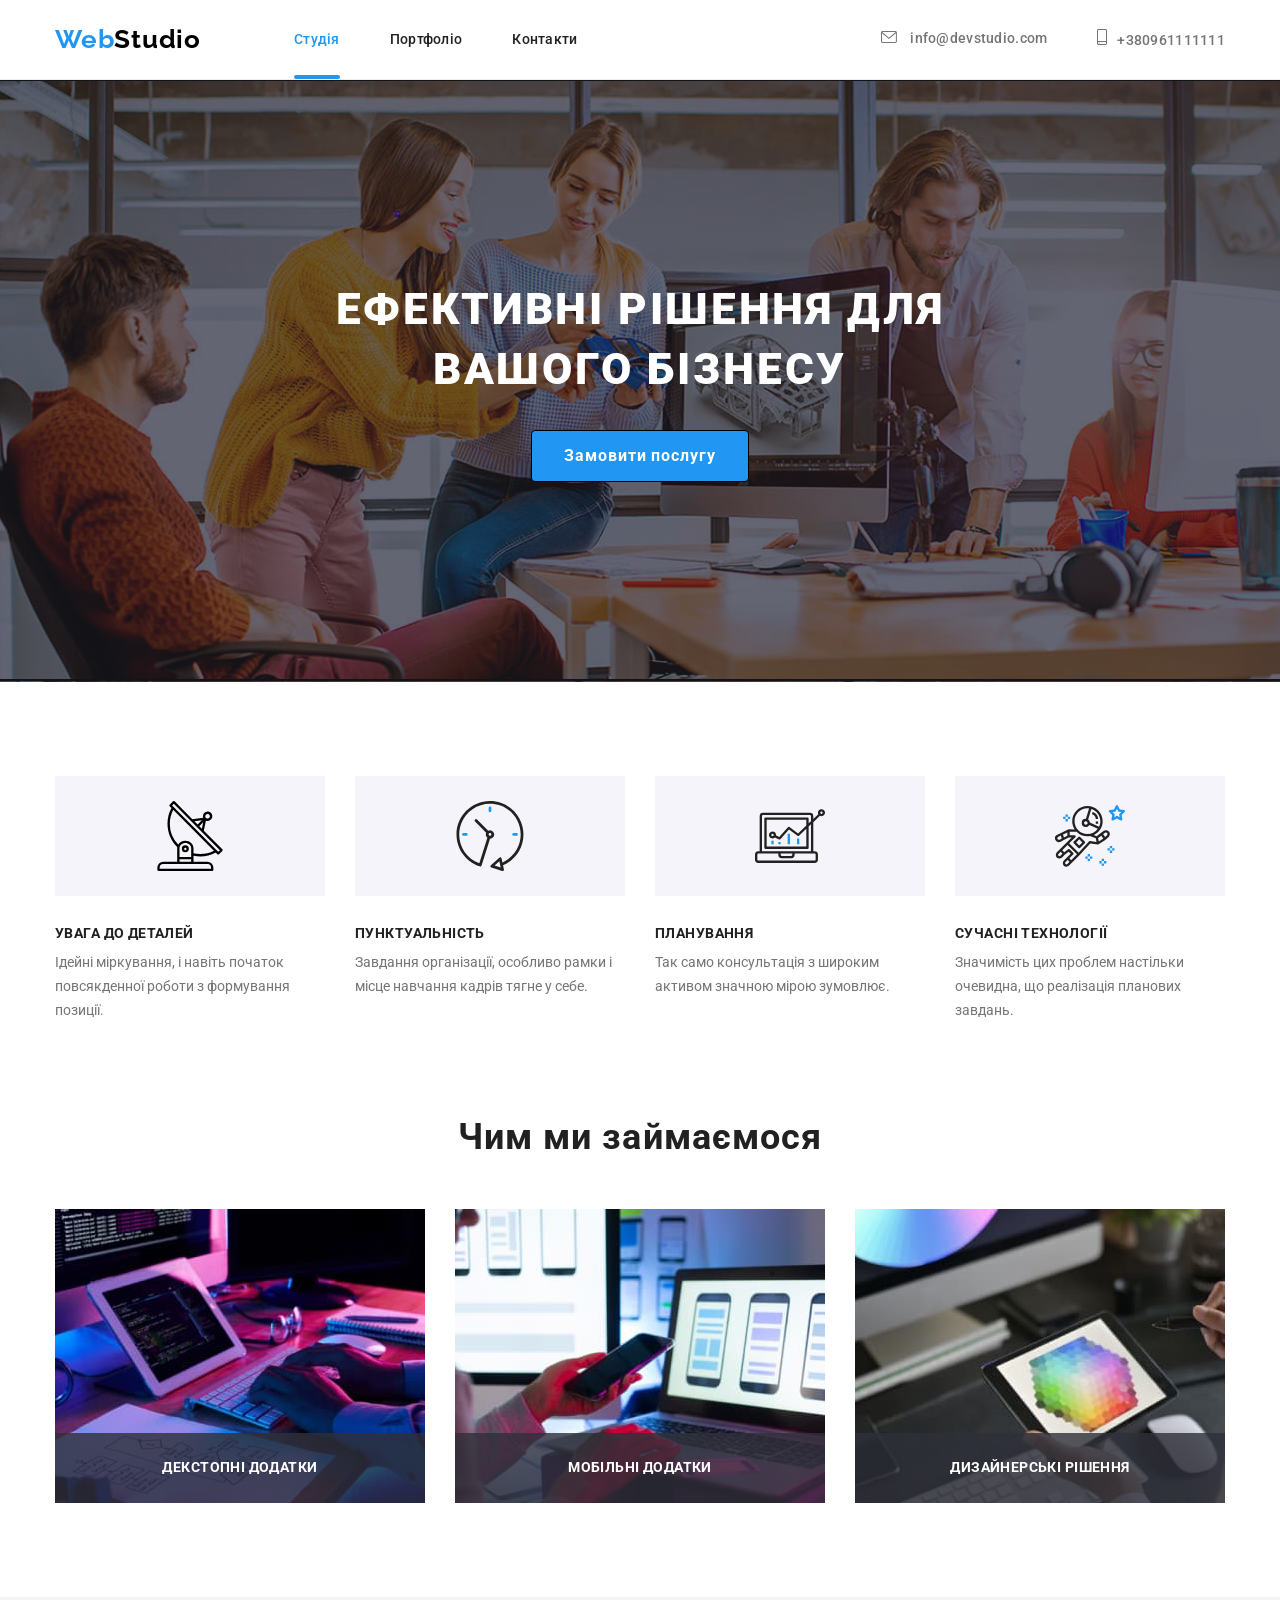
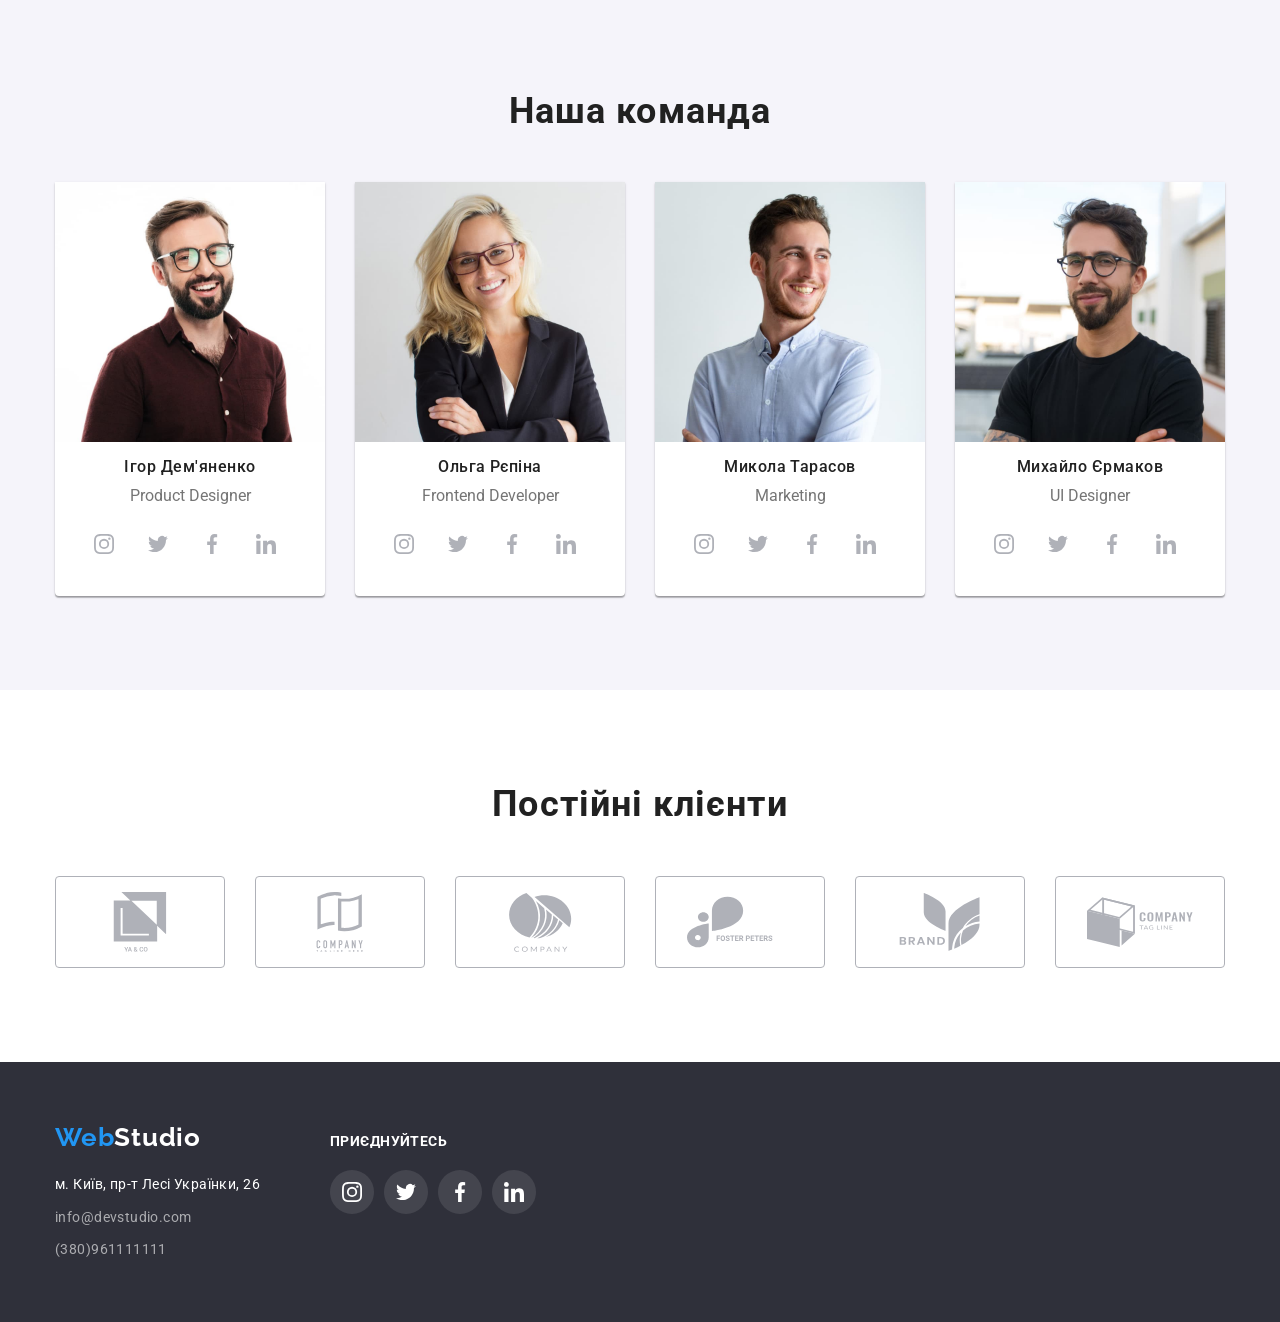
==== index.html @ 3271e547 "add files" ====
<!DOCTYPE html>
<html lang="uk">
<head>
  <meta charset="UTF-8">
  <meta http-equiv="X-UA-Compatible" content="IE=edge">
  <meta name="viewport" content="width=device-width, initial-scale=1.0">
  <title>Document</title>
  <link rel="stylesheet" href="https://cdnjs.cloudflare.com/ajax/libs/modern-normalize/1.1.0/modern-normalize.min.css" integrity="sha512-wpPYUAdjBVSE4KJnH1VR1HeZfpl1ub8YT/NKx4PuQ5NmX2tKuGu6U/JRp5y+Y8XG2tV+wKQpNHVUX03MfMFn9Q==" crossorigin="anonymous" referrerpolicy="no-referrer">
  <link href="https://fonts.googleapis.com/css2?family=Raleway:wght@700&family=Roboto:wght@400;500;700;900&display=swap" rel="stylesheet">
  <link rel="stylesheet" href="css/style.css">
  <link rel="preconnect" href="https://fonts.googleapis.com">
  <link rel="preconnect" href="https://fonts.gstatic.com" crossorigin>
 </head>
<body>
  <header>
      <div class="conteiner">
        <div class="header-conteiner">
            <div class="logo-conteiner">
              <a class="logo" href="./index.html">Web<span class="icon">Studio</span></a>
            </div>
            <nav>
              <ul class="site-nav">
                <li class="item"><a href="./index.html" class="link-blue">Студія</a></li>
                <li class="item"><a href="./portfolio.html" class="link">Портфоліо</a></li>
                <li class="item"><a href="./index.html" class="link">Контакти</a></li>
              </ul>
            </nav> 
            <ul class="contacts">
              <li class="item">
                <a class="list" href="malto:info@devstudio.com">
                   <svg class="icon-contacts" width="16px" height="12px">
                    <use href="./images/icon.svg#icon-envelope"></use>
                  </svg> info@devstudio.com</a>
              </li>
              <li class="item">
                <a class="list" href="tel:+380961111111">
                  <svg class="icon-contacts" width="10px" height="16px">
                    <use href="./images/icon.svg#icon-smartphone"></use>
                  </svg>+380961111111</a>
              </li>
            </ul>
          </div>
      </div>    
    </header>
  <main>
      <!--Section 1-->
    <section class="main-section">
      <div class="conteiner">
          <h1 class="title">
          Ефективні рішення для вашого бізнесу
        </h1>
        <button type="button" class="button-primary" data-modal-open>
          Замовити послугу
        </button>
        <div class="backdrop is-hidden" data-modal>
          <div class="modal">
            <button class="icon-close" data-modal-close>
              <svg width="11" height="11">
                <use href="./images/icon.svg#icon-close"></use>
              </svg>
            </button>
          </div>

        </div>
      </div>
    </section>
      <!--Наші переваги-->  
      <section class="section">
       <div class="conteiner">
         <div class="section-box">
           <ul class="second-conteiner">
              <li class="section-conteiner">
                    <div class="feature-icon">
                      <svg class="icon-inside" >
                        <use href="./images/icon.svg#icon-antenna"></use>
                      </svg>
                    </div>
                  <h3 class="section-title">
                    Увага до деталей
                  </h3>
                  <p class="secondary-text">
                    Ідейні міркування, і навіть початок повсякденної роботи з формування позиції.
                  </p>
              </li>
              <li class="section-conteiner">
                    <div class="feature-icon">
                      <svg class="icon-inside"  >
                        <use href="./images/icon.svg#icon-clock"></use>
                      </svg>
                    </div>
                    <h3 class="section-title">
                      Пунктуальність
                    </h3>
                    <p class="secondary-text">
                      Завдання організації, особливо рамки і місце навчання кадрів тягне у себе.
                    </p>
                </li>   
                <li class="section-conteiner">
                  <div class="feature-icon">
                      <svg class="icon-inside"  >
                        <use href="./images/icon.svg#icon-diagram"></use>
                      </svg>
                    </div>
                <h3 class="section-title">
                  Планування
                </h3>
                <p class="secondary-text">
                  Так само консультація з широким активом значною мірою зумовлює.
                </p>
              </li>
              <li class="section-conteiner">
                <div class="feature-icon">
                      <svg class="icon-inside"  >
                        <use href="./images/icon.svg#icon-astronaut"></use>
                      </svg>
                    </div>
                <h3 class="section-title">
                  Сучасні технології
                </h3> 
                <p class="secondary-text">
                  Значимість цих проблем настільки очевидна, що реалізація планових завдань.
                </p>
              </li>
             </ul>     
          </div>
        </div>
            </section>
          <!--Чим ми займаємось-->  
          <section class="section">
            <div class="conteiner">
              <div class="section-about">
                <h2 class="main-about">Чим ми займаємося</h2>
                <ul class="img-list">
                        <li class="lists">
                          <div class="list-info">
                            <p class="list-text">Декстопні додатки</p>
                          </div>
                          <img src="./images/img.jpg" alt="Верстальник, створює сайт" width="370">
                        </li>
                        <li class="lists">
                          <div class="list-info">
                            <p class="list-text">Мобільні додатки</p>
                          </div>
                          <img src="./images/box_2.jpg" alt="Тестувальник, перевіряє справність  програм на смартфоні" width="370">
                        </li>
                        <li class="lists">
                          <div class="list-info">
                            <p class="list-text">Дизайнерські рішення</p>
                          </div>
                          <img src="./images/box_3.jpg" alt="Веб. дизайнер, задає зовнішній вигляд  сайту  " width="370">
                        </li>
                    </ul>
                </div>
            </div>  
          </section>
      <!--Наша команда-->
        <section class="section-company">
          <div class="conteiner">
            <h2 class="main-about">
                 Наша команда
              </h2>
          <ul class="team-box">
                      <li class="about-list">
                          <img src="./images/Ihor.jpg" alt="Ihor"  width="270">
                          <div class="title-box">
                                 <h3 class="team-list">
                                Ігор Дем'яненко
                              </h3>
                            <p class="about-team">Product Designer</p>
                              <ul class="team-undercard">
                              <li class="icon-second">
                                <a href="https://www.instagram.com/"  rel="noopener noreferrer nofollow" class="link-icon">
                                  <svg class="icon-team" width="20" height="20">
                                    <use href="./images/icon.svg#icon-instagram"></use>
                                  </svg>
                                </a>
                              </li>
                              <li class="icon-second">
                                <a href="https://twitter.com/" rel="noopener noreferrer nofollow" class="link-icon">
                                   <svg class="icon-team" width="20" height="20">
                                    <use href="./images/icon.svg#icon-twitter"></use>
                                   </svg>
                                </a>
                              </li>
                              <li class="icon-second">
                                <a href="https://facebook.com" rel="noopener noreferrer nofollow" class="link-icon">
                                  <svg class="icon-team"  width="20" height="20">
                                    <use href="./images/icon.svg#icon-facebook"></use>
                                  </svg>
                                </a>
                              </li>
                              <li class="icon-second">
                                <a href="" rel="noopener noreferrer nofollow" class="link-icon">
                                  <svg class="icon-team" width="20" height="20">
                                    <use href="./images/icon.svg#icon-linkedin"></use>
                                  </svg>
                                </a>
                              </li>
                          </ul>
                          </div>
                      </li>
                      <li class="about-list">
                        <img src="./images/Olga.jpg" alt="Olga"  width="270">
                        <div class="title-box">
                            <h3 class="team-list">
                             Ольга Рєпіна
                            </h3>
                            <p class="about-team">
                             Frontend Developer
                            </p>
                          <ul class="team-undercard">
                              <li class="icon-second">
                                <a href="https://www.instagram.com/"  rel="noopener noreferrer nofollow" class="link-icon">
                                  <svg class="icon-team" width="20" height="20">
                                    <use href="./images/icon.svg#icon-instagram"></use>
                                  </svg>
                                </a>
                              </li>
                              <li class="icon-second">
                                <a href="https://twitter.com/" rel="noopener noreferrer nofollow" class="link-icon">
                                   <svg class="icon-team" width="20" height="20">
                                    <use href="./images/icon.svg#icon-twitter"></use>
                                   </svg>
                                </a>
                              </li>
                              <li class="icon-second">
                                <a href="https://facebook.com" rel="noopener noreferrer nofollow" class="link-icon">
                                  <svg class="icon-team"  width="20" height="20">
                                    <use href="./images/icon.svg#icon-facebook"></use>
                                  </svg>
                                </a>
                              </li>
                              <li class="icon-second">
                                <a href="" rel="noopener noreferrer nofollow" class="link-icon">
                                  <svg class="icon-team" width="20" height="20">
                                    <use href="./images/icon.svg#icon-linkedin"></use>
                                  </svg>
                                </a>
                              </li>
                          </ul>
                        </div>
                      </li>
                      <li class="about-list">
                        <img src="./images/Mukola.jpg" alt="Mukola"  width="270">
                        <div class="title-box">
                          <h3 class="team-list">
                          Микола Тарасов
                        </h3>
                        <p class="about-team">
                          Marketing
                        </p>
                        <ul class="team-undercard">
                            <li class="icon-second">
                              <a href="https://www.instagram.com/"  rel="noopener noreferrer nofollow" class="link-icon">
                                <svg class="icon-team" width="20" height="20">
                                  <use href="./images/icon.svg#icon-instagram"></use>
                                </svg>
                              </a>
                            </li>
                            <li class="icon-second">
                              <a href="https://twitter.com/" rel="noopener noreferrer nofollow" class="link-icon">
                                  <svg class="icon-team" width="20" height="20">
                                  <use href="./images/icon.svg#icon-twitter"></use>
                                  </svg>
                              </a>
                            </li>
                            <li class="icon-second">
                              <a href="https://facebook.com" rel="noopener noreferrer nofollow" class="link-icon">
                                <svg class="icon-team"  width="20" height="20">
                                  <use href="./images/icon.svg#icon-facebook"></use>
                                </svg>
                              </a>
                            </li>
                            <li class="icon-second">
                              <a href="" rel="noopener noreferrer nofollow" class="link-icon">
                                <svg class="icon-team" width="20" height="20">
                                  <use href="./images/icon.svg#icon-linkedin"></use>
                                </svg>
                              </a>
                            </li>
                        </ul>
                        </div>
                      </li>
                    <li class="about-list">
                        <img src="./images/Mykhailo.jpg" alt="Mykhailo"  width="270">
                        <div class="title-box">
                           <h3 class="team-list">
                          Михайло Єрмаков
                        </h3>
                        <p class="about-team">
                          UI Designer
                        </p>
                        <ul class="team-undercard">
                            <li class="icon-second">
                              <a href="https://www.instagram.com/"  rel="noopener noreferrer nofollow" class="link-icon">
                                <svg class="icon-team" width="20" height="20">
                                  <use href="./images/icon.svg#icon-instagram"></use>
                                </svg>
                              </a>
                            </li>
                            <li class="icon-second">
                              <a href="https://twitter.com/" rel="noopener noreferrer nofollow" class="link-icon">
                                  <svg class="icon-team" width="20" height="20">
                                  <use href="./images/icon.svg#icon-twitter"></use>
                                  </svg>
                              </a>
                            </li>
                            <li class="icon-second">
                              <a href="https://facebook.com" rel="noopener noreferrer nofollow" class="link-icon">
                                <svg class="icon-team"  width="20" height="20">
                                  <use href="./images/icon.svg#icon-facebook"></use>
                                </svg>
                              </a>
                            </li>
                            <li class="icon-second">
                              <a href="" rel="noopener noreferrer nofollow" class="link-icon">
                                <svg class="icon-team" width="20" height="20">
                                  <use href="./images/icon.svg#icon-linkedin"></use>
                                </svg>
                              </a>
                            </li>
                        </ul>
                        </div>
                   </li>
               </ul>
          </div>
        </section>
      <!--Постійні клієнти -->
      <section class="section-clients">
        <div class="conteiner">
          <h2 class="title-clients"> Постійні клієнти</h2>
            <ul class="clients-list">
              <li class="client-item" >
                <a href="#" class="box-client">
                  <svg class="client-icon" width="106px" height="60px">
                    <use href="./images/icon.svg#icon-yaco"></use>
                  </svg>
                </a>
               </li>
              <li  class="client-item">
                  <a href="#" class="box-client">
                    <svg class="client-icon" width="106px" height="60px">
                      <use href="./images/icon.svg#icon-tag-hare"></use>
                    </svg>
                  </a>
              </li>
              <li class="client-item">
                 <a href="#" class="box-client">
                    <svg class="client-icon" width="106px" height="60px">
                      <use href="./images/icon.svg#icon-company"></use>
                    </svg>
                 </a>
              </li>
              <li class="client-item">
                <a href="#" class="box-client">
                  <svg class="client-icon" width="106px" height="60px">
                    <use href="./images/icon.svg#icon-foster"></use>
                  </svg>
                </a>
              </li>
              <li class="client-item">
                 <a href="#" class="box-client">
                   <svg class="client-icon" width="106px" height="60px">
                     <use href="./images/icon.svg#icon-brand"></use>
                   </svg>
                 </a>
              </li>
              <li class="client-item">
                <a href="#" class="box-client">
                  <svg class="client-icon" width="106px" height="60px">
                    <use href="./images/icon.svg#icon-tag-end"></use>
                  </svg>
                </a>
              </li>
            </ul>
        </div>
      </section>
     </main>
        <footer class="footer-section">
           <div class="conteiner">
            <div class="address-box">
                <address>
                    <a class="footer-logo" href="./index.html">Web<span class="footer-icon">Studio</span></a>
                  <div class="logo-box">
                      <ul class="footer-text">
                        <li class="footer-list"><a class="address-map" href="https://goo.gl/maps/CPtrU1FHBa2aNyZL9" target="_blank" rel="noopener noreferrer nofollow">м. Київ, пр-т Лесі Українки, 26</a></li>
                        <li class="footer-list"><a class="footer-link" href="malto:info@devstudio.com">info@devstudio.com</a></li>
                        <li class="footer-list"><a class="footer-link" href="tel:+380961111111">(380)961111111</a></li>
                      </ul>
                  </div>
                </address>
                <div class="join-us">
                  <p class="join-item">Приєднуйтесь</p>
                    <ul class="join-boxes" >
                      <li>
                        <a href="https://www.instagram.com/"  rel="noopener noreferrer nofollow" class="join-link">
                          <svg class="icon-join">
                            <use href="./images/icon.svg#icon-instagram"></use>
                          </svg>
                        </a>
                      </li>
                      <li>
                        <a href="https://www.instagram.com/"  rel="noopener noreferrer nofollow" class="join-link">
                          <svg class="icon-join">
                            <use href="./images/icon.svg#icon-twitter"></use>
                          </svg>
                        </a>
                      </li>
                      <li>
                        <a href="https://www.instagram.com/"  rel="noopener noreferrer nofollow" class="join-link">
                          <svg class="icon-join">
                            <use href="./images/icon.svg#icon-facebook"></use>
                          </svg>
                        </a>
                      </li>
                      <li>
                        <a href="https://www.instagram.com/"  rel="noopener noreferrer nofollow" class="join-link">
                          <svg class="icon-join">
                            <use href="./images/icon.svg#icon-linkedin"></use>
                          </svg>
                        </a>
                      </li>
                    </ul>
                </div>
            </div>
           </div>
        </footer>
      <script src="./js/modal.js"></script>  
     </body>
</html>
---- css/style.css ----
html{
box-sizing: border-box;
}

*,
*::before,
*::after{
box-sizing: inherit;
}
:root{
--primary-text-color:#212121;
--title-text-color:#757575;
--accent-color:#2196f3;
--logo-text-color:#000000;
--primary-bg-color:#ffffff;
--primary-color-site:#2F303A;
--secondary-text-color:#F5F4FA;
--secondary-bg-color:rgba(255, 255, 255, 0.6);
--active-btm-color:#188CE8;
--border-color:#ECECEC;
--border-second-color:#AFB1B8;
}

body{
font-family:'Roboto';
color: var(--primary-text-color);
}
h1, h2, h3, h4, h5, h6, p, ul {
margin: 0px;
padding: 0px;
}

ul{
text-decoration: none;
list-style: none;

}
/* Conteiner */
.conteiner{
width: 1200px;
padding: 0px 15px;
margin: auto;


}
/* Style site */


/* Logo Company */
header .logo {
color:var(--accent-color);}
.icon{
color: var(--logo-text-color)}

.logo{
text-decoration: none;
font-family: 'Raleway';
font-weight: 700;
font-size: 26px;
line-height: 1.19;
letter-spacing: 0.03em;

}
.logo{
display: block;
padding: 24px 0;
}


.footer-logo{
font-family: 'Raleway';
font-style: normal;
font-weight: 700;
font-size: 26px;
line-height:1.19;
letter-spacing: 0.03em;
text-decoration: none;

color: var(--accent-color);
}
.logo-box{
margin-top: 20px;
}

.footer-icon{
color: var(--primary-bg-color);
}




.box-item{
display: block;
width: 231px;
height: 81px;
} 

/* site nav */
.link{  
position: relative;    
color: inherit;
font-weight: 500;
font-size: 14px;
line-height: 1.14;
letter-spacing: 0.02em;
text-decoration: none;

padding: 32px 0;
transition:color 250ms cubic-bezier(0.4, 0, 0.2, 1);
}

.link:hover{
color:var(--accent-color);

}
.link:focus{
color: var(--accent-color);

}

.link:hover::after,
.link:focus::after{
content: "";
display: block;
position: absolute;
margin-top: 26px ;
left: 0;
width: 100%;
height: 4px;
background: rgba(33, 150, 243, 1);
border-radius: 2px;
transition:background-color 1250ms cubic-bezier(0.4, 0, 0.2, 1);
}



.link-blue{ 
position: relative;

font-weight: 500;
font-size: 14px;
line-height:1.14;
letter-spacing: 0.02em;
color:inherit;
color: var(--accent-color);

}

.link-blue::after{
content: "";
display: block;
position: absolute;
margin-top: 26px;
left: 0;
width: 100%;
height: 4px;
background: rgba(33, 150, 243, 1);
border-radius: 2px;
}

.site-nav .link-blue{
text-decoration: none;
color:var(--accent-color);
} 


/* header */
.header-conteiner{
display: flex;
align-items: center;
justify-content: center;
}
header{
border-bottom: 1px solid var(--border-color);
}
.logo-conteiner{
display: flex;
margin-right: 93px;
}
.item { 
margin-right: 50px;


} 

.item:last-child{
margin-right: 0px;
}


.site-nav {
display: flex;

}


.contacts{
display:flex;
margin-left: auto;
}



.contacts .list {
color: var(--title-text-color);
text-decoration: none;
font-weight: 500;
font-size: 14px;
line-height: 1.14;
letter-spacing: 0.02em;
padding: 32px 0;

transition:color 250ms cubic-bezier(0.4, 0, 0.2, 1);
}
.list:hover { 
color: var(--accent-color);

} 
.list:focus{
transition: color 250ms cubic-bezier(0.4, 0, 0.2, 1);
color: var(--accent-color);
}


/* Main */
.icon-close{
position: absolute;
top:2%;
right:2%;
display: flex;
align-items: center;
justify-content: center;
border: 1px solid rgba(0, 0, 0, 10%);
border-radius: 50%;

width: 30px;
height: 30px;

background-color: #ffffff;  
transition: box-shadow 250ms cubic-bezier(0.4, 0, 0.2, 1);
}
.icon-close:hover{
box-shadow: 0px 1px 3px rgba(0, 0, 0, 0.12), 0px 1px 1px rgba(0, 0, 0, 0.14), 0px 2px 1px rgba(0, 0, 0, 0.2);

}
.backdrop{
position:fixed;
top: 0;
left: 0;
width:100%;
height:100%;

background-color:rgba(0, 0, 0, 0.2);

visibility: visible;
opacity: 1;

transition: opacity 250ms cubic-bezier(0.4, 0, 0.2, 1), 
visibility 250ms cubic-bezier(0.4, 0, 0.2, 1);
}

.backdrop.is-hidden{
opacity: 0;
pointer-events: none;
visibility: hidden;

}



.modal{
position:absolute;
top: 50%;
left: 50%;

width: 528px;
height: 581px;
transform: translate(-50%, -50%) scale(1);
transition: transform 250ms cubic-bezier(0.4, 0, 0.2, 1);

background-color: #ffffff;
border-radius: 4px;

}
.backdrop.is-hidden .modal {
transform:translate(-50%, -50%) scaleX(0.1);

}

.modal:hover{
box-shadow: 0px 1px 3px rgba(0, 0, 0, 0.12), 0px 1px 1px rgba(0, 0, 0, 0.14), 0px 2px 1px rgba(0, 0, 0, 0.2);

}

.main-section {
display: block;
background-color: var(--primary-color-site);
max-width: 1600px;
margin: 0 auto;
text-align: center;
padding: 200px 0;
background-image: linear-gradient(to right,
rgba(47, 48, 58, 0.4),
rgba(47, 48, 58, 0.4)
),
url("../images/hero.jpg");
background-color: #2F303A66;
}

.title {
color:var(--primary-bg-color);
font-weight: 900;
font-size: 44px;
line-height: 1.36;
letter-spacing: 0.06em;
max-width: 696px;
margin: 0 auto ;
margin-bottom: 30px;
text-transform: uppercase;

}
.main-about{
text-align: center;
font-weight: 700;
font-size: 36px;
line-height:1.16;
letter-spacing: 0.03em;

}
/* Sections */
.list-text{
position: absolute;  
width: 370px;

bottom:0;
left:0;



font-weight: 700;
font-size: 14px;
line-height: 1.14;
text-align: center;
padding: 27px 0;
letter-spacing: 0.03em;
text-transform: uppercase;

color: var(--primary-bg-color);
background-color:rgba(47, 48, 58, 0.8);

}
.list-info{
position: relative;
display: flex;

}
.under-card{
border: 1px solid var(--border-color);
border-top: none;
padding: 20px 24px;
margin-top: -5px;
}

.hero-section{
padding: 94px 0px;

}
.button-conteiner{
display: flex;
justify-content: center;
margin-bottom: 50px;

}
.button-list{
margin-right: 8px;
}
.button-list:last-child{
margin-right: 0px ;
}
ul a {
text-decoration: none;
}

.section-project{
display: flex;
flex-wrap: wrap;  
}

.about:nth-child(3n){
margin-right:0px;
}
.about:nth-last-child(-n + 3) {
margin-bottom: 0px;
}

.section{
display:flex;
padding: 94px 0px 0px;

}
.section-clients{
padding: 94px 0px 94px;
}
.second-conteiner{
display: flex;

}
.section-conteiner{
width: 270px;
}
.section-conteiner:not(:last-child)
{
margin-right: 30px;
}
.section-about{
text-align: center;
padding-bottom: 94px;
}

.project-list{
display: block;
text-decoration: none;

}
img{
display: block;
max-width: 100%;
height: auto;

}
.img-projects{
display: block;
text-decoration: none;


transition:box-shadow 250ms cubic-bezier(0.4, 0, 0.2, 1);
}
.img-projects:hover{
display: block;
box-shadow: 0px 1px 1px rgba(0, 0, 0, 0.12), 0px 4px 4px rgba(0, 0, 0, 0.06), 1px 4px 6px rgba(0, 0, 0, 0.16);

}

.img-list{
display:flex;
margin-top: 50px;

}
.lists:not(:last-child){
margin-right: 30px;

}
.lists{
  display: flex;
}


.team-box{
display: flex;
margin-top: 50px ;

}
.about-list {
display: inline-block;
text-align: center;
margin-right: 30px;
background-color: var(--primary-bg-color);
box-shadow: 0px 1px 3px rgba(0, 0, 0, 0.12), 0px 1px 1px rgba(0, 0, 0, 0.14), 0px 2px 1px rgba(0, 0, 0, 0.2);
border-radius: 0px 0px 4px 4px; ;

}
.about-list:last-child{
margin-right: 0px;
}
.title-clients{
font-weight: 700;
font-size: 36px;
line-height: 1.16;
text-align: center;
letter-spacing: 0.03em;
text-align: center;
margin-bottom: 50px;
}


.clients-list{
display: flex;
align-items: center;
justify-content: center;
}


/* Buttons */

.button{
font-family: 'Roboto';
text-decoration: none;
font-weight: 500;
font-size: 16px;
line-height:1.6;
letter-spacing: 0.03em;
color: inherit;
cursor: pointer;
padding: 6px 22px;  
border-radius: 4px;
border: none;

transition:box-shadow 250ms cubic-bezier(0.4, 0, 0.2, 1),
color 250ms cubic-bezier(0.4, 0, 0.2, 1),
  background-color 250ms cubic-bezier(0.4, 0, 0.2, 1) ;
}

.button:hover{
box-shadow: 0px 3px 1px rgba(0, 0, 0, 0.1), 0px 1px 2px rgba(0, 0, 0, 0.08), 0px 2px 2px rgba(0, 0, 0, 0.12);
color: var(--primary-bg-color);
background-color:var(--active-btm-color)

}
.button:focus{
background-color:var(--accent-color);
color: var(--primary-bg-color)

}


.button-primary{
background-color:var(--accent-color) ;
color: var(--primary-bg-color);
cursor: pointer;
text-decoration: none;
font-weight: 700;
font-size: 16px;
line-height: 1.87;
letter-spacing: 0.06em;
display: inline-block;
padding: 10px 32px;
border:1px solid #000000;
border-radius: 4px;

transition:color 250ms cubic-bezier(0.4, 0, 0.2, 1),
background-color 250ms cubic-bezier(0.4, 0, 0.2, 1) ;
}

.button-primary:hover{
background-color:var(--active-btm-color)
}
.button-primary:focus{
background-color: var(--active-btm-color);
color: var(--primary-bg-color);
}

/* about-company*/
.thumb{
position: relative;
overflow: hidden;
width: 370px;
height: 294px;

}


.about:hover .overlay  {
transform: translateY(0);
}

.overlay{
position: absolute;
top: 0;
left: 0;
width: 100%;
height: 100%;
background:var(--accent-color);
opacity: 0.9;


transform: translateY(100%);
transition: transform 250ms cubic-bezier(0.4, 0, 0.2, 1);


display: flex;

}

.project-text{

font-size: 18px;
line-height: 1.55;
letter-spacing: 0.03em;
padding: 64px 24px;

color: var(--primary-bg-color);
}

.section-company{
background-color:var(--secondary-text-color);
padding: 94px 0px;
}

.about{
width: calc((100% - 60px) / 3);
margin-right: 30px;
margin-bottom: 30px;
background-color: var(--primary-bg-color);    
}


.section-title{
font-weight: 700;
font-size: 14px;
line-height:1.14;
letter-spacing: 0.03em;
text-transform: uppercase;
margin-bottom: 10px;
}

.project-title{
font-weight: 700;
font-size: 18px;
line-height:2;
letter-spacing: 0.06em;
}

.project-section{
color:var(--primary-text-color);
font-weight: 700;
font-size: 18px;
line-height: 2;
letter-spacing: 0.06em;
margin: 0 auto 4px;
}

.about-team{
text-decoration: none;
font-size: 16px;
margin-bottom: 16px;
line-height:1.18; 
color:var(--title-text-color);


}
.team-undercard {
display: flex;
align-items: center;
justify-content: center;
}

.box-list:not(:last-child){
display: block ;
margin-right: 30px;
}


.team{
font-size: 16px;
line-height:1.87;
color: var(--title-text-color)

}
.team-list{
font-weight: 500;
font-size: 16px;
line-height: 1.18;
letter-spacing: 0.03em;
color:var(--primary-text-color);
margin-bottom: 10px;
}
.title-box{
padding: 16px 0 30px;
}
/* Secondary text */

.secondary-text{
color: var(--title-text-color);
font-size: 14px;
line-height:1.7;
}

/* footer */
.join-boxes{
display: flex;
align-items: center;
justify-content: space-between;

}
.address-box{

display: flex;
align-items: baseline;
justify-content:start ;



}
.join-link{
display: flex;
align-items: center;
justify-content: center;
width: 44px;
height: 44px;
background-color: rgba(255, 255, 255, 0.1);
background-size: 100%;
border-radius: 50%; 
transition: background-color 250ms cubic-bezier(0.4, 0, 0.2, 1);
}
.join-link:hover{
background-color: var(--accent-color);
box-shadow: 0px 4px 4px rgba(0, 0, 0, 0.25);

}
.join-link:focus{
color: var(--primary-bg-color);
background-color: var(--accent-color);
box-shadow: 0px 4px 4px rgba(0, 0, 0, 0.25);
transition:color 250ms cubic-bezier(0.4, 0, 0.2, 1);
}
.icon-join{
width: 20px;
height: 20px;
fill: var(--primary-bg-color);
}
.join-us{
display: inline-block;
width: 206px;
height: 80px;
margin-left: 70px;
}
.join-item{

font-weight: 700;
font-size: 14px;
line-height: 1.14;
letter-spacing: 0.03em;
text-transform: uppercase;
color: var(--primary-bg-color);
margin-bottom: 20px;
}
.footer-section {
display: flex;
background-color: var(--primary-color-site);
margin: 0 auto;
padding: 60px 0px;
}

.address-conteiner{
display: block;
width: 231px;
height: 81px;
}

.footer-text{
display: flex;
flex-direction: column;
gap: 9px;
text-decoration:none;
font-style: normal;
font-size:14px;
line-height:1.7;
letter-spacing: 0.03em;

}

.footer-link{
text-decoration: none;
color:var(--secondary-bg-color);
transition: color 250ms cubic-bezier(0.4, 0, 0.2, 1);
}
.footer-link:hover{
color: var(--accent-color);

}
.footer-link:focus{
color: var(--accent-color);
transition: color 250ms cubic-bezier(0.4, 0, 0.2, 1);
}
.address-map{
text-decoration: none;
color: var(--primary-bg-color);
transition: color 250ms cubic-bezier(0.4, 0, 0.2, 1);
}
.address-map:hover{
color: var(--accent-color);

}
.address-map:focus{
transition: color 250ms cubic-bezier(0.4, 0, 0.2, 1);
color: var(--accent-color);

}
/* Icon */
.feature-icon {
display: flex;
align-items: center;
justify-content: center;
width: 270px;
height: 120px;
margin-bottom: 30px;
background-color: var(--secondary-text-color);

}

.icon-inside {
display: block;
width: 70px;
height: 70px;
}
.icon-contacts{
margin-right: 10px; 
fill: currentColor;

}

.box-client{
display: flex;
align-items: center;
justify-content: center;
width: 170px;
height: 92px;
border: 1px solid var(--border-second-color);
border-radius: 4px;
cursor: pointer;
color: var(--border-second-color);

transition: color 250ms cubic-bezier(0.4, 0, 0.2, 1),
border 250ms cubic-bezier(0.4, 0, 0.2, 1), 
filter 250ms cubic-bezier(0.4, 0, 0.2, 1);
}

.client-icon{
  fill: currentColor;
} 
.client-item{
  margin-right: 30px; 
 
}
  
.client-item:last-child {
    margin-right: 0px;
  }
  

.box-client:hover{
color: var(--accent-color);
border: 1px solid var(--accent-color);
filter: drop-shadow(0px 4px 4px rgba(0, 0, 0, 0.25));
}
.box-client:focus{
transition: color 250ms cubic-bezier(0.4, 0, 0.2, 1),
border 250ms cubic-bezier(0.4, 0, 0.2, 1),
filter 250ms cubic-bezier(0.4, 0, 0.2, 1);
color: var(--accent-color);
filter: drop-shadow(0px 4px 4px rgba(0, 0, 0, 0.25));
 }


.link-icon{
  display: flex;
  align-items: center;
  justify-content: center;
  width: 44px;
  height: 44px;
  border-radius: 50%;
  color: var(--border-second-color);
  

} 
.link-icon{
 margin-right: 10px;
transition: color 250ms cubic-bezier(0.4, 0, 0.2, 1),
background-color 250ms cubic-bezier(0.4, 0, 0.2, 1),
box-shadow 250ms cubic-bezier(0.4, 0, 0.2, 1);
}

.link-icon:hover{
color: var(--primary-bg-color);
background-color: var(--accent-color);
box-shadow: 0px 4px 4px rgba(0, 0, 0, 0.25);

}
.link-icon:focus{
 color: var(--primary-bg-color);
 background-color: var(--accent-color);
box-shadow: 0px 4px 4px rgba(0, 0, 0, 0.25);

}
.icon-team{
 fill: currentColor;
}


.hower-color{
  color: var(--accent-color);
}
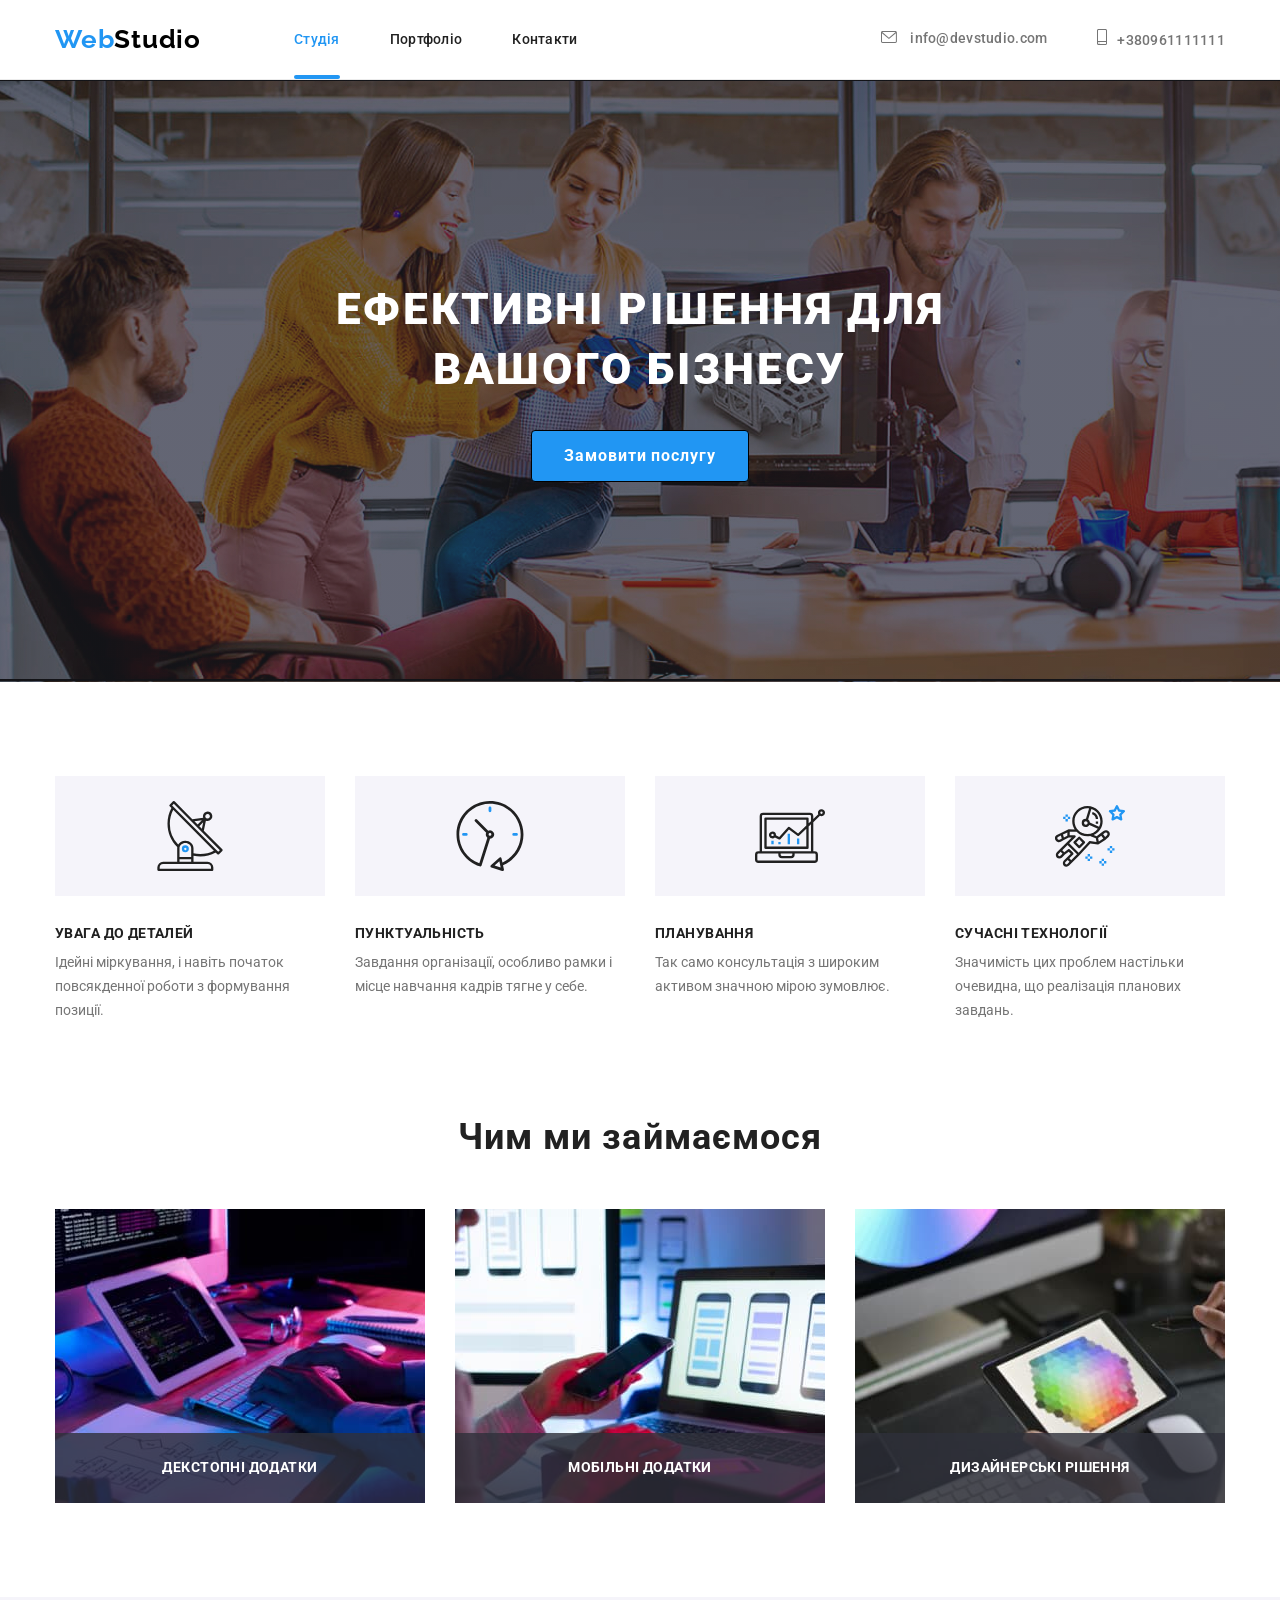
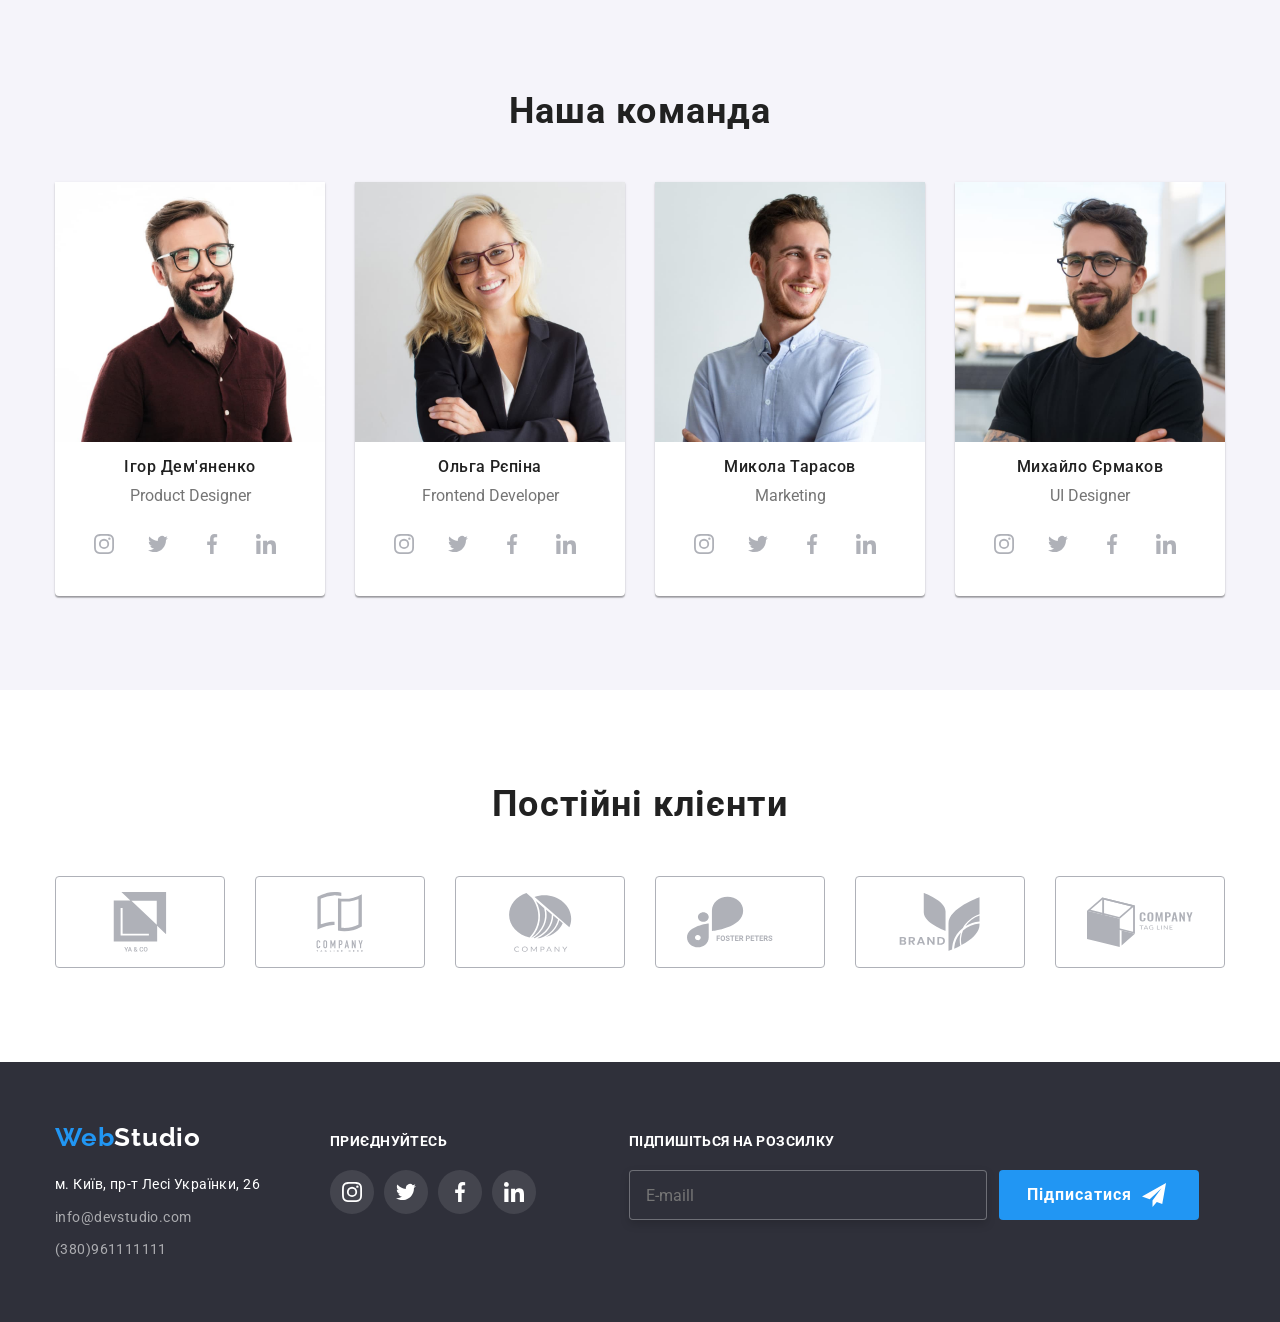
==== commit d1521a40: "my hw6" ====
--- a/index.html
+++ b/index.html
@@ -59,6 +59,53 @@
                 <use href="./images/icon.svg#icon-close"></use>
               </svg>
             </button>
+            <b class="form-title">Залиште свої дані, ми вам передзвонимо</b>
+            <form class="form">
+              <div class="form-field">
+                  <label for="name">Ім'я</label>
+                   <div class="form-box">
+                    <input class="form-input" type="text" name="name" id="name">
+                      <svg class="form-icon"  width="12" height="12">
+                        <use href="./images/icon.svg#icon-person"></use>
+                      </svg>
+                   </div>
+              </div>
+              <div class="form-field">
+                  <label for="tel">Телефон</label>
+                  <div class="form-box">
+                    <input class="form-input" type="tel" name="tel" id="tel">
+                      <svg class="form-icon"  width="12" height="12">
+                        <use href="./images/icon.svg#icon-phone"></use>
+                      </svg>
+                  </div>
+              </div>
+              <div class="form-field">
+                  <label for="mail">Пошта</label>
+                  <div class="form-box">
+                    <input class="form-input" type="email" name="mail" id="mail">
+                    <svg class="form-icon"  width="12" height="12">
+                      <use href="./images/icon.svg#icon-email"></use>
+                    </svg>
+                  </div>
+              </div>
+              <div class="form-field">
+                  <label for="coments">Коментар</label>
+                  <textarea name="coments" id="coments" placeholder="Введіть текст" ></textarea>
+              </div>
+              <div class="check-box">
+                  <label for="Subscription" class="about-label">
+                    <input class="checkbox" type="checkbox" name="Subscription" id="Subscription">
+                      <span class="label-check">
+                        <svg class="check-icon">
+                        <use href="./images/icon.svg#icon-check"></use>
+                        </svg>
+                      </span>
+                      Погоджуюся з розсилкою та приймаю
+                    <a href="#" class="check">Умови договору</a>
+                  </label>
+              </div>
+              <button class="button-check" type="submit" >Відправити</button>
+            </form>
           </div>
 
         </div>
@@ -422,6 +469,17 @@
                       </li>
                     </ul>
                 </div>
+                <div class="spam">
+                  <b class="spam-text">Підпишіться на розсилку</b>
+                  <form class="form-spam">
+                      <input type="email" placeholder="E-maill" class="maill-spam">
+                      <button class="sign-button" type="submit">Підписатися
+                        <svg class="icon-telegram">
+                          <use href="./images/icon.svg#icon-telegram"></use>
+                        </svg>
+                      </button>
+                  </form>    
+                </div>
             </div>
            </div>
         </footer>
--- a/css/style.css
+++ b/css/style.css
@@ -129,7 +129,7 @@
 height: 4px;
 background: rgba(33, 150, 243, 1);
 border-radius: 2px;
-transition:background-color 1250ms cubic-bezier(0.4, 0, 0.2, 1);
+transition:background-color 250ms cubic-bezier(0.4, 0, 0.2, 1);
 }
 
 
@@ -232,16 +232,18 @@
 justify-content: center;
 border: 1px solid rgba(0, 0, 0, 10%);
 border-radius: 50%;
-
+cursor: pointer;
+fill: currentColor;
 width: 30px;
 height: 30px;
 
 background-color: #ffffff;  
-transition: box-shadow 250ms cubic-bezier(0.4, 0, 0.2, 1);
+transition: box-shadow 250ms cubic-bezier(0.4, 0, 0.2, 1),
+color 250ms cubic-bezier(0.4, 0, 0.2, 1);;
 }
 .icon-close:hover{
 box-shadow: 0px 1px 3px rgba(0, 0, 0, 0.12), 0px 1px 1px rgba(0, 0, 0, 0.14), 0px 2px 1px rgba(0, 0, 0, 0.2);
-
+color: var(--accent-color);
 }
 .backdrop{
 position:fixed;
@@ -265,14 +267,169 @@
 visibility: hidden;
 
 }
-
+.form-box{
+display: flex;
+position: relative;
+
+
+
+}
+.form-icon{
+display: block;
+position: absolute;
+top: 50%;
+left: 15px;
+transform: translateY(-50%);
+fill:var(--primary-text-color)
+}
+.form-box:focus-within .form-icon{
+ fill: currentColor;
+color: var(--accent-color);
+border-color: var(--accent-color);
+}
+
+.form-field input:focus{
+  border-color: var(--accent-color );
+}
+
+.check{
+  color: var(--accent-color);
+}
+.checkbox{
+-webkit-appearance: none;
+-moz-appearance: none;
+appearance: none;
+position: absolute;
+
+}
+.button-check{
+display: flex;
+margin-left: auto;
+margin-right: auto;
+padding: 10px 52px;
+
+
+background-color: var(--accent-color);
+color: var(--primary-bg-color);
+border-radius: 4px;
+border: none;
+
+cursor: pointer;
+
+font-weight: 700;
+font-size: 16px;
+line-height: 1.87;
+letter-spacing: 0.06em;
+transition: box-shadow 250ms cubic-bezier(0.4, 0, 0.2, 1);
+
+
+}
+.button-check:hover{
+box-shadow: 0px 1px 3px rgba(0, 0, 0, 0.12), 0px 1px 1px rgba(0, 0, 0, 0.14), 0px 2px 1px rgba(0, 0, 0, 0.2);
+}
+
+.label-check{
+display: flex;
+align-items: center;
+justify-content: center;
+width: 16px;
+height: 15px;
+border: 1px solid var(--logo-text-color);
+border-radius:3px ;
+fill: transparent;
+}
+.checkbox:checked + .label-check{
+border: none;
+fill: var(--primary-bg-color);
+background-color: var(--accent-color);
+
+}
+
+
+.about-label{
+display: flex;
+align-items: center;
+gap: 8px;
+font-weight: 400;
+font-size: 14px;
+line-height: 1.71;
+letter-spacing: 0.03em;
+color: var(--primary-text-color);
+}
+.check-box{
+display: flex;
+justify-content: center;
+margin-bottom: 32px;
+}
+.check-icon{
+width: 11px;
+height: 8px;
+
+}
+
+textarea{
+ resize: none;
+}
+.form-title{
+display: flex;
+justify-content: center;
+margin-bottom: 12px;
+
+font-weight: 700;
+font-size: 20px;
+line-height:1.15;
+text-align: center;
+letter-spacing: 0.03em;
+}
+.form-field{
+display: flex;
+flex-direction: column;
+
+margin-bottom: 10px;
+color: var(--title-text-color);
+
+
+font-weight: 400;
+font-size: 12px;
+line-height: 1.16;
+letter-spacing: 0.01em;
+}
+.form-field label{
+text-align: left;
+padding-bottom: 4px;
+}
+.form-field input{
+padding: 12px 12px 12px 42px;
+width: 100%;
+
+border: 1px solid rgba(33, 33, 33, 0.2);
+border-radius: 4px;
+cursor: pointer;
+
+outline: none;
+transition:border-color 250ms cubic-bezier(0.4, 0, 0.2, 1);
+}
+
+.form-field textarea:focus{
+  border-color: var(--accent-color);
+}
+
+.form-field textarea{
+padding: 12px 16px;
+margin-bottom: 20px;
+height: 120px;
+border: 1px solid rgba(33, 33, 33, 0.2);
+border-radius: 4px;
+outline: none;
+transition: border-color 250ms cubic-bezier(0.4, 0, 0.2, 1);
+}
 
 
 .modal{
 position:absolute;
 top: 50%;
 left: 50%;
-
+padding: 40px;
 width: 528px;
 height: 581px;
 transform: translate(-50%, -50%) scale(1);
@@ -676,6 +833,69 @@
 }
 
 /* footer */
+.maill-spam{
+display:inline-block;
+width: 358px;
+height: 50px;
+padding: 15px 16px;
+margin-right: 12px;
+
+background-color:var(--primary-color-site);
+border-radius: 4px;
+border: 1px solid rgba(255, 255, 255, 0.3);
+filter: drop-shadow(0px 4px 4px rgba(0, 0, 0, 0.15));
+color: var(--primary-bg-color);
+}
+
+.spam{
+  display: inline-block;
+  margin-left: 93px;
+}
+.form-spam{
+  display: flex;
+  margin-top: 20px;
+}
+.sign-button{
+display: flex;
+width: 200px;
+height: 50px;
+padding: 10px 28px;
+
+align-items: center;
+text-align: center;
+border-radius: 4px;
+background-color: var(--accent-color);
+color: var(--primary-bg-color);
+border: none;
+cursor: pointer;
+
+
+font-weight: 700;
+font-size: 16px;
+line-height: 1.87;
+letter-spacing: 0.06em;
+transition: box-shadow 250ms cubic-bezier(0.4, 0, 0.2, 1);
+}
+.sign-button:hover,
+.sign-button:focus{
+box-shadow: 0px 4px 4px rgba(0, 0, 0, 0.15);
+}
+.icon-telegram{
+width: 24px;
+height: 24px;
+margin-left:10px ;
+fill: var(--primary-bg-color);
+}
+
+.spam-text{
+font-weight: 700;
+font-size: 14px;
+line-height: 1.14;
+letter-spacing: 0.03em;
+text-transform: uppercase;
+
+color:var(--primary-bg-color);
+}
 .join-boxes{
 display: flex;
 align-items: center;
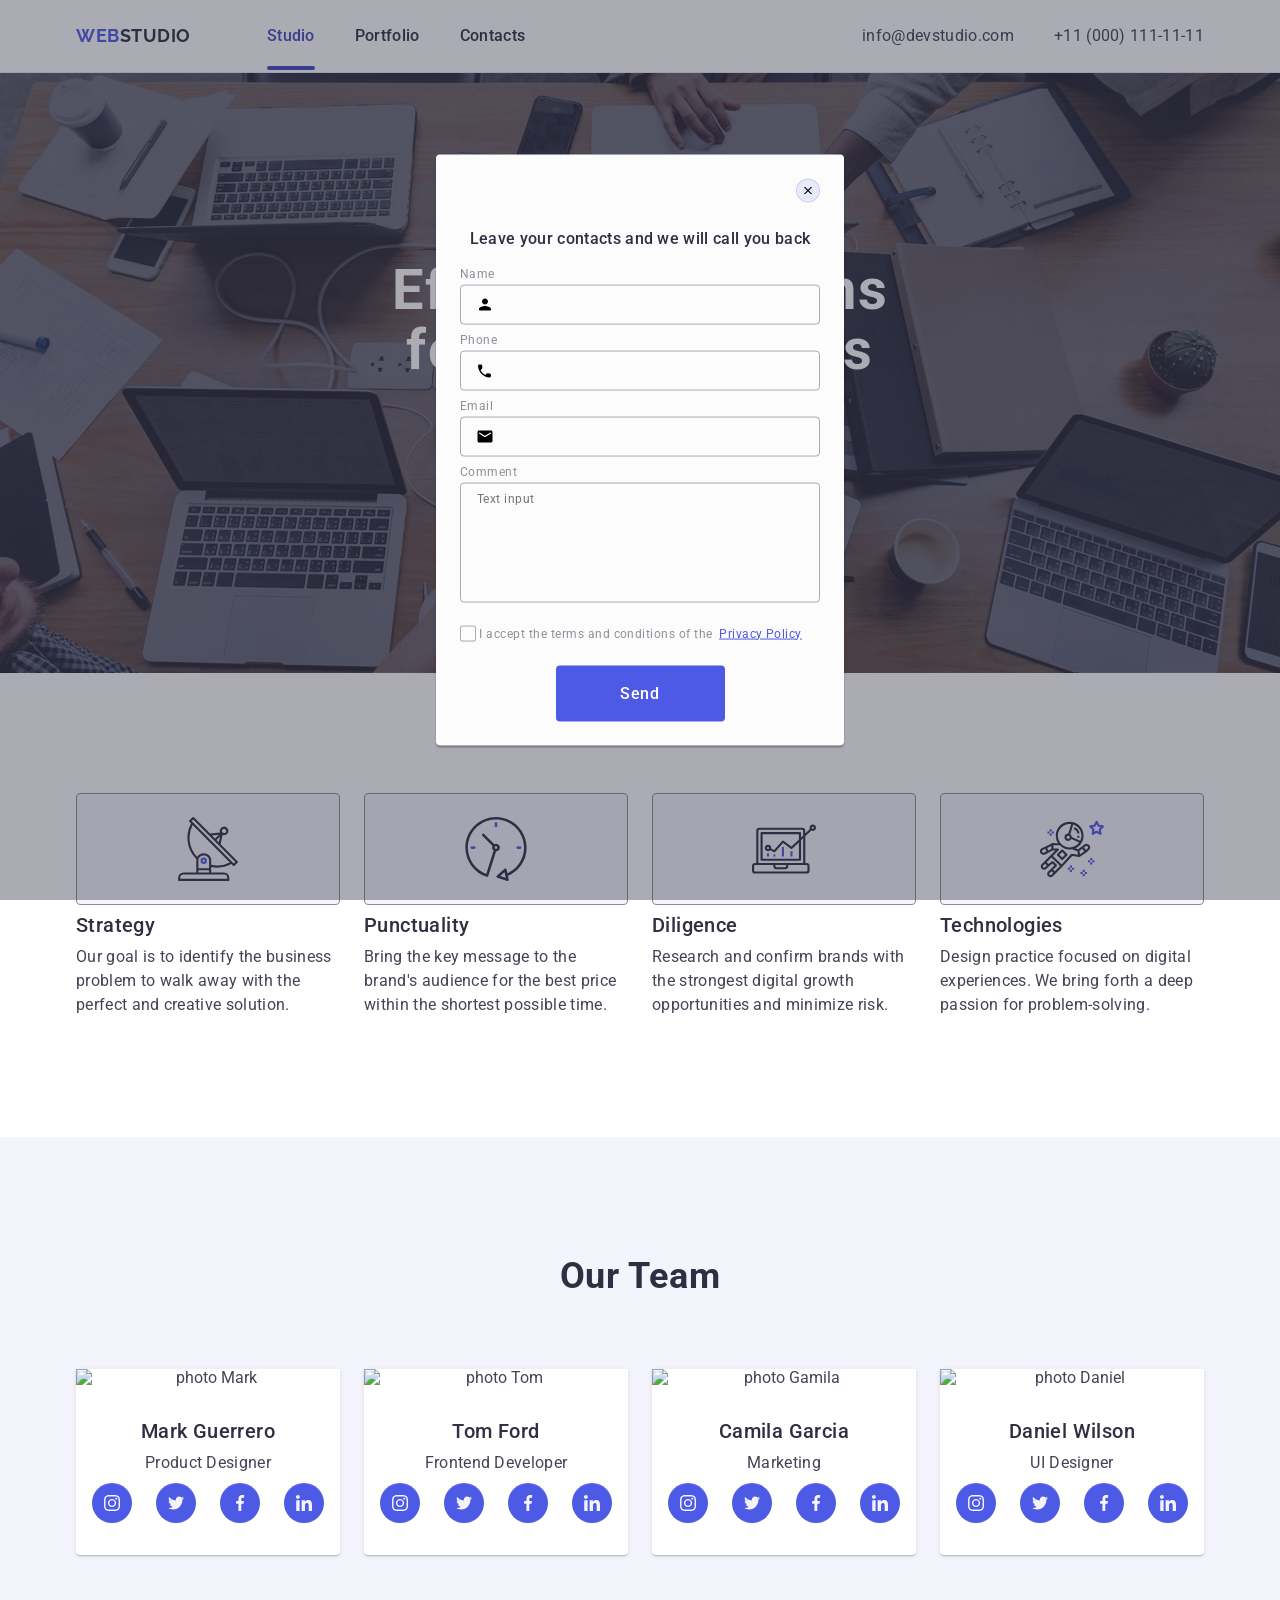
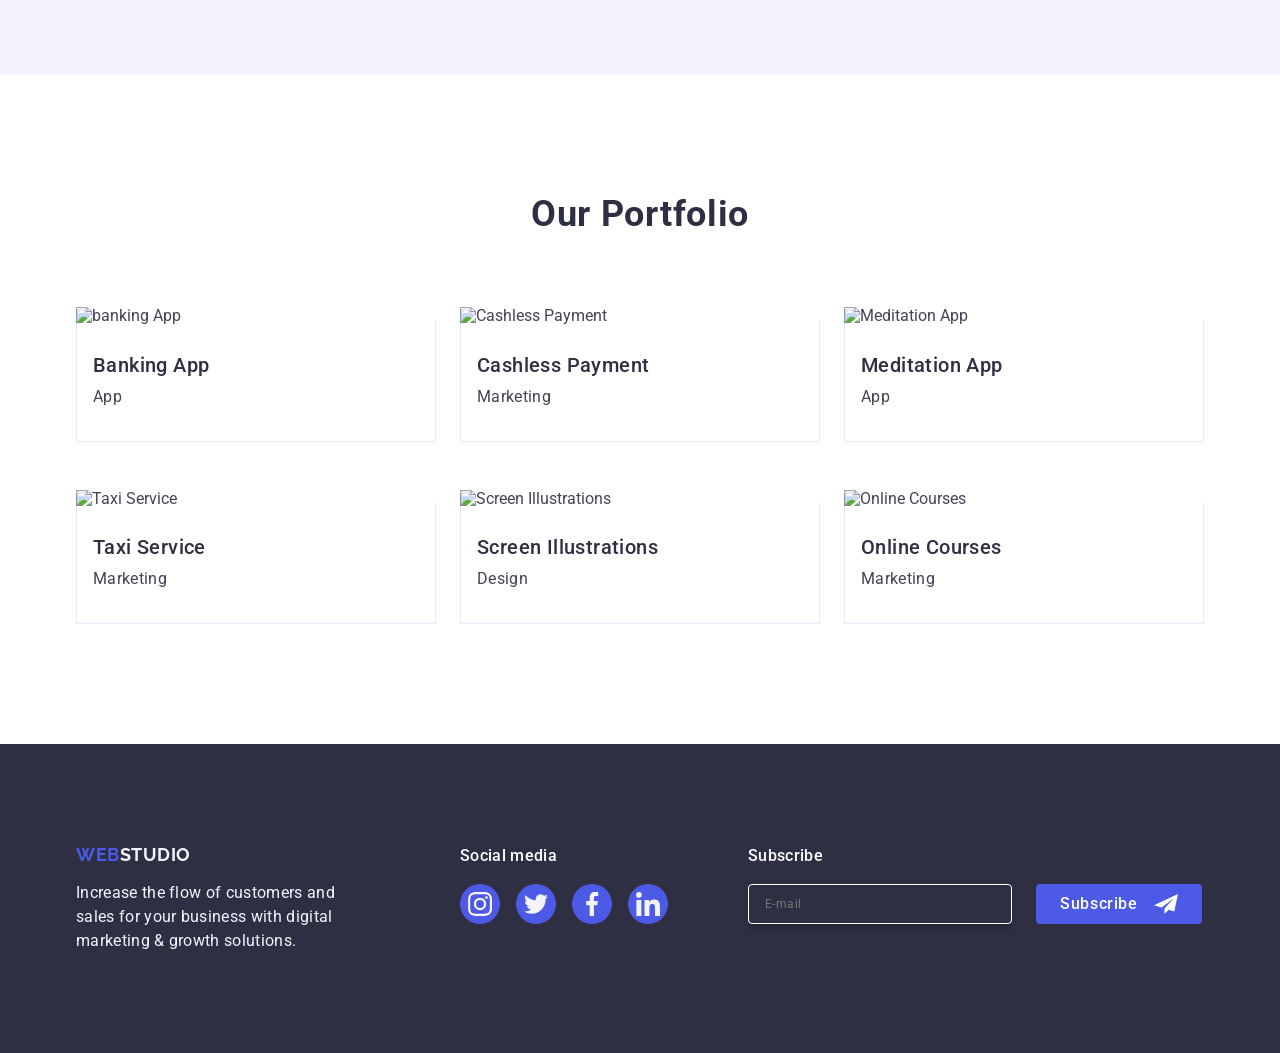
==== commit b16c3fe1: "clone repository" ====
--- a/index.html
+++ b/index.html
@@ -1,488 +1,472 @@
 <!DOCTYPE html>
 <html lang="uk">
+
 <head>
-  <meta charset="UTF-8">
-  <meta http-equiv="X-UA-Compatible" content="IE=edge">
-  <meta name="viewport" content="width=device-width, initial-scale=1.0">
+  <meta charset="UTF-8" />
+  <meta name="viewport" content="width=device-width, initial-scale=1.0" />
   <title>Document</title>
-  <link rel="stylesheet" href="https://cdnjs.cloudflare.com/ajax/libs/modern-normalize/1.1.0/modern-normalize.min.css" integrity="sha512-wpPYUAdjBVSE4KJnH1VR1HeZfpl1ub8YT/NKx4PuQ5NmX2tKuGu6U/JRp5y+Y8XG2tV+wKQpNHVUX03MfMFn9Q==" crossorigin="anonymous" referrerpolicy="no-referrer">
-  <link href="https://fonts.googleapis.com/css2?family=Raleway:wght@700&family=Roboto:wght@400;500;700;900&display=swap" rel="stylesheet">
-  <link rel="stylesheet" href="css/style.css">
-  <link rel="preconnect" href="https://fonts.googleapis.com">
-  <link rel="preconnect" href="https://fonts.gstatic.com" crossorigin>
- </head>
+  <link rel="preconnect" href="https://fonts.googleapis.com" />
+  <link rel="preconnect" href="https://fonts.gstatic.com" crossorigin />
+  <link
+    href="https://fonts.googleapis.com/css2?family=Raleway:ital,wght@0,700;1,700&family=Roboto:ital,wght@0,100..900;1,100..900&display=swap"
+    rel="stylesheet" />
+  <link rel="stylesheet" href="https://cdnjs.cloudflare.com/ajax/libs/modern-normalize/3.0.1/modern-normalize.min.css"
+    integrity="sha512-q6WgHqiHlKyOqslT/lgBgodhd03Wp4BEqKeW6nNtlOY4quzyG3VoQKFrieaCeSnuVseNKRGpGeDU3qPmabCANg=="
+    crossorigin="anonymous" referrerpolicy="no-referrer" />
+  <link rel="stylesheet" href="./css/styles.css" />
+</head>
+
 <body>
-  <header>
-      <div class="conteiner">
-        <div class="header-conteiner">
-            <div class="logo-conteiner">
-              <a class="logo" href="./index.html">Web<span class="icon">Studio</span></a>
-            </div>
-            <nav>
-              <ul class="site-nav">
-                <li class="item"><a href="./index.html" class="link-blue">Студія</a></li>
-                <li class="item"><a href="./portfolio.html" class="link">Портфоліо</a></li>
-                <li class="item"><a href="./index.html" class="link">Контакти</a></li>
+  <header class="header">
+    <div class="container flex-container">
+      <nav class="header-nav">
+        <a class="navigation-logo" href="./index.html">Web<span class="navigation-logo-header">Studio</span></a>
+        <ul class="header-navigation-list">
+          <li><a href="./index.html" class="header-nav-btn current">Studio</a></li>
+          <li><a href="" class="header-nav-btn active">Portfolio</a></li>
+          <li><a href="" class="header-nav-btn active">Contacts</a></li>
+        </ul>
+      </nav>
+      <address class="address">
+        <ul class="address-list">
+          <li>
+            <a href="mailto:info@devstudio.com" class="address-nav">info@devstudio.com</a>
+          </li>
+          <li>
+            <a href="tel:+110001111111" class="address-nav">+11 (000) 111-11-11</a>
+          </li>
+        </ul>
+      </address>
+    </div>
+  </header>
+  <main>
+    <!-- Section Hero -->
+    <section class="section hero-banner">
+      <div class="container">
+        <h1 class="hero-title">Effective Solutions for Your Business</h1>
+        <button type="button" class="hero-button">Order Service</button>
+      </div>
+    </section>
+    <!-- Section feature -->
+    <section class="section">
+      <div class="container">
+        <h2 class="feature visually-hidden">Feature</h2>
+        <ul class="feature-lists">
+          <li class="feature-list-about">
+            <div class="feature-icon">
+              <svg class="feature-icon-group" width="64" height="64">
+                <use href="./images/icons.svg#icon-antenna"></use>
+              </svg>
+            </div>
+            <h3 class="feature-title">Strategy</h3>
+            <p class="feature-text">
+              Our goal is to identify the business problem to walk away with
+              the perfect and creative solution.
+            </p>
+          </li>
+          <li class="feature-list-about">
+            <div class="feature-icon">
+              <svg class="feature-icon-group" width="64" height="64">
+                <use href="./images/icons.svg#icon-clock"></use>
+              </svg>
+            </div>
+            <h3 class="feature-title">Punctuality</h3>
+            <p class="feature-text">
+              Bring the key message to the brand's audience for the best price
+              within the shortest possible time.
+            </p>
+          </li>
+          <li class="feature-list-about">
+            <div class="feature-icon">
+              <svg class="feature-icon-group" width="64" height="64">
+                <use href="./images/icons.svg#icon-diagram"></use>
+              </svg>
+            </div>
+            <h3 class="feature-title">Diligence</h3>
+            <p class="feature-text">
+              Research and confirm brands with the strongest digital growth
+              opportunities and minimize risk.
+            </p>
+          </li>
+          <li class="feature-list-about">
+            <div class="feature-icon">
+              <svg class="feature-icon-group" width="64" height="64">
+                <use href="./images/icons.svg#icon-astronaut"></use>
+              </svg>
+            </div>
+            <h3 class="feature-title">Technologies</h3>
+            <p class="feature-text">
+              Design practice focused on digital experiences. We bring forth a
+              deep passion for problem-solving.
+            </p>
+          </li>
+        </ul>
+      </div>
+    </section>
+    <!-- Section Our Team -->
+    <section class="section section-team">
+      <div class="container">
+        <h2 class="team-title">Our Team</h2>
+        <ul class="team-list">
+          <li class="team-item">
+            <img src="./images/Mark.jpg" width="264" alt="photo Mark" />
+            <div class="team-card-img">
+              <h3 class="team-members-names">Mark Guerrero</h3>
+              <p class="team-members-positions">Product Designer</p>
+              <ul class="list-social">
+                <li class="list-icon">
+                  <a href="https://www.instagram.com/" class="link-icon">
+                    <svg width="16" height="16" class="icon-social">
+                      <use href="./images/icons.svg#icon-instagram"></use>
+                    </svg>
+                  </a>
+                </li>
+                <li class="list-icon">
+                  <a href="https://twitter.com/" class="link-icon">
+                    <svg width="16" height="16" class="icon-social">
+                      <use href="./images/icons.svg#icon-twitter"></use>
+                    </svg>
+                  </a>
+                </li>
+                <li class="list-icon">
+                  <a href="https://facebook.com/" class="link-icon">
+                    <svg width="16" height="16" class="icon-social">
+                      <use href="./images/icons.svg#icon-facebook"></use>
+                    </svg>
+                  </a>
+                </li>
+                <li class="list-icon">
+                  <a href="https://linkedin.com/" class="link-icon">
+                    <svg width="16" height="16" class="icon-social">
+                      <use href="./images/icons.svg#icon-linkedin"></use>
+                    </svg>
+                  </a>
+                </li>
               </ul>
-            </nav> 
-            <ul class="contacts">
-              <li class="item">
-                <a class="list" href="malto:info@devstudio.com">
-                   <svg class="icon-contacts" width="16px" height="12px">
-                    <use href="./images/icon.svg#icon-envelope"></use>
-                  </svg> info@devstudio.com</a>
-              </li>
-              <li class="item">
-                <a class="list" href="tel:+380961111111">
-                  <svg class="icon-contacts" width="10px" height="16px">
-                    <use href="./images/icon.svg#icon-smartphone"></use>
-                  </svg>+380961111111</a>
-              </li>
-            </ul>
-          </div>
-      </div>    
-    </header>
-  <main>
-      <!--Section 1-->
-    <section class="main-section">
-      <div class="conteiner">
-          <h1 class="title">
-          Ефективні рішення для вашого бізнесу
-        </h1>
-        <button type="button" class="button-primary" data-modal-open>
-          Замовити послугу
-        </button>
-        <div class="backdrop is-hidden" data-modal>
-          <div class="modal">
-            <button class="icon-close" data-modal-close>
-              <svg width="11" height="11">
-                <use href="./images/icon.svg#icon-close"></use>
-              </svg>
-            </button>
-            <b class="form-title">Залиште свої дані, ми вам передзвонимо</b>
-            <form class="form">
-              <div class="form-field">
-                  <label for="name">Ім'я</label>
-                   <div class="form-box">
-                    <input class="form-input" type="text" name="name" id="name">
-                      <svg class="form-icon"  width="12" height="12">
-                        <use href="./images/icon.svg#icon-person"></use>
-                      </svg>
-                   </div>
-              </div>
-              <div class="form-field">
-                  <label for="tel">Телефон</label>
-                  <div class="form-box">
-                    <input class="form-input" type="tel" name="tel" id="tel">
-                      <svg class="form-icon"  width="12" height="12">
-                        <use href="./images/icon.svg#icon-phone"></use>
-                      </svg>
-                  </div>
-              </div>
-              <div class="form-field">
-                  <label for="mail">Пошта</label>
-                  <div class="form-box">
-                    <input class="form-input" type="email" name="mail" id="mail">
-                    <svg class="form-icon"  width="12" height="12">
-                      <use href="./images/icon.svg#icon-email"></use>
-                    </svg>
-                  </div>
-              </div>
-              <div class="form-field">
-                  <label for="coments">Коментар</label>
-                  <textarea name="coments" id="coments" placeholder="Введіть текст" ></textarea>
-              </div>
-              <div class="check-box">
-                  <label for="Subscription" class="about-label">
-                    <input class="checkbox" type="checkbox" name="Subscription" id="Subscription">
-                      <span class="label-check">
-                        <svg class="check-icon">
-                        <use href="./images/icon.svg#icon-check"></use>
-                        </svg>
-                      </span>
-                      Погоджуюся з розсилкою та приймаю
-                    <a href="#" class="check">Умови договору</a>
-                  </label>
-              </div>
-              <button class="button-check" type="submit" >Відправити</button>
-            </form>
-          </div>
-
-        </div>
+            </div>
+          </li>
+          <li class="team-item">
+            <img src="./images/Tom.jpg" width="264" alt="photo Tom" />
+            <div class="team-card-img">
+              <h3 class="team-members-names">Tom Ford</h3>
+              <p class="team-members-positions">Frontend Developer</p>
+              <ul class="list-social">
+                <li class="list-icon">
+                  <a href="https://www.instagram.com/" class="link-icon">
+                    <svg width="16" height="16" class="icon-social">
+                      <use href="./images/icons.svg#icon-instagram"></use>
+                    </svg>
+                  </a>
+                </li>
+                <li class="list-icon">
+                  <a href="https://twitter.com/" class="link-icon">
+                    <svg width="16" height="16" class="icon-social">
+                      <use href="./images/icons.svg#icon-twitter"></use>
+                    </svg>
+                  </a>
+                </li>
+                <li class="list-icon">
+                  <a href="https://facebook.com/" class="link-icon">
+                    <svg width="16" height="16" class="icon-social">
+                      <use href="./images/icons.svg#icon-facebook"></use>
+                    </svg>
+                  </a>
+                </li>
+                <li class="list-icon">
+                  <a href="https://linkedin.com/" class="link-icon">
+                    <svg width="16" height="16" class="icon-social">
+                      <use href="./images/icons.svg#icon-linkedin"></use>
+                    </svg>
+                  </a>
+                </li>
+              </ul>
+            </div>
+          </li>
+          <li class="team-item">
+            <img src="./images/Gamila.jpg" width="264" alt="photo Gamila" />
+            <div class="team-card-img">
+              <h3 class="team-members-names">Camila Garcia</h3>
+              <p class="team-members-positions">Marketing</p>
+              <ul class="list-social">
+                <li class="list-icon">
+                  <a href="https://www.instagram.com/" rel="noopener noreferrer nofollow" class="link-icon">
+                    <svg width="16" height="16" class="icon-social">
+                      <use href="./images/icons.svg#icon-instagram"></use>
+                    </svg>
+                  </a>
+                </li>
+                <li class="list-icon">
+                  <a href="https://twitter.com/" class="link-icon">
+                    <svg width="16" height="16" class="icon-social">
+                      <use href="./images/icons.svg#icon-twitter"></use>
+                    </svg>
+                  </a>
+                </li>
+                <li class="list-icon">
+                  <a href="https://facebook.com/" class="link-icon">
+                    <svg width="16" height="16" class="icon-social">
+                      <use href="./images/icons.svg#icon-facebook"></use>
+                    </svg>
+                  </a>
+                </li>
+                <li class="list-icon">
+                  <a href="https://linkedin.com/" class="link-icon">
+                    <svg width="16" height="16" class="icon-social">
+                      <use href="./images/icons.svg#icon-linkedin"></use>
+                    </svg>
+                  </a>
+                </li>
+              </ul>
+            </div>
+          </li>
+          <li class="team-item">
+            <img src="./images/Daniel.jpg" width="264" alt="photo Daniel" />
+            <div class="team-card-img">
+              <h3 class="team-members-names">Daniel Wilson</h3>
+              <p class="team-members-positions">UI Designer</p>
+              <ul class="list-social">
+                <li class="list-icon">
+                  <a href="https://www.instagram.com/" rel="noopener noreferrer nofollow" class="link-icon">
+                    <svg width="16" height="16" class="icon-social">
+                      <use href="./images/icons.svg#icon-instagram"></use>
+                    </svg>
+                  </a>
+                </li>
+                <li class="list-icon">
+                  <a href="https://twitter.com/" class="link-icon">
+                    <svg width="16" height="16" class="icon-social">
+                      <use href="./images/icons.svg#icon-twitter"></use>
+                    </svg>
+                  </a>
+                </li>
+                <li class="list-icon">
+                  <a href="https://facebook.com/" class="link-icon">
+                    <svg width="16" height="16" class="icon-social">
+                      <use href="./images/icons.svg#icon-facebook"></use>
+                    </svg>
+                  </a>
+                </li>
+                <li class="list-icon">
+                  <a href="https://linkedin.com/" class="link-icon">
+                    <svg width="16" height="16" class="icon-social">
+                      <use href="./images/icons.svg#icon-linkedin"></use>
+                    </svg>
+                  </a>
+                </li>
+              </ul>
+            </div>
+          </li>
+        </ul>
       </div>
     </section>
-      <!--Наші переваги-->  
-      <section class="section">
-       <div class="conteiner">
-         <div class="section-box">
-           <ul class="second-conteiner">
-              <li class="section-conteiner">
-                    <div class="feature-icon">
-                      <svg class="icon-inside" >
-                        <use href="./images/icon.svg#icon-antenna"></use>
-                      </svg>
-                    </div>
-                  <h3 class="section-title">
-                    Увага до деталей
-                  </h3>
-                  <p class="secondary-text">
-                    Ідейні міркування, і навіть початок повсякденної роботи з формування позиції.
-                  </p>
-              </li>
-              <li class="section-conteiner">
-                    <div class="feature-icon">
-                      <svg class="icon-inside"  >
-                        <use href="./images/icon.svg#icon-clock"></use>
-                      </svg>
-                    </div>
-                    <h3 class="section-title">
-                      Пунктуальність
-                    </h3>
-                    <p class="secondary-text">
-                      Завдання організації, особливо рамки і місце навчання кадрів тягне у себе.
-                    </p>
-                </li>   
-                <li class="section-conteiner">
-                  <div class="feature-icon">
-                      <svg class="icon-inside"  >
-                        <use href="./images/icon.svg#icon-diagram"></use>
-                      </svg>
-                    </div>
-                <h3 class="section-title">
-                  Планування
-                </h3>
-                <p class="secondary-text">
-                  Так само консультація з широким активом значною мірою зумовлює.
-                </p>
-              </li>
-              <li class="section-conteiner">
-                <div class="feature-icon">
-                      <svg class="icon-inside"  >
-                        <use href="./images/icon.svg#icon-astronaut"></use>
-                      </svg>
-                    </div>
-                <h3 class="section-title">
-                  Сучасні технології
-                </h3> 
-                <p class="secondary-text">
-                  Значимість цих проблем настільки очевидна, що реалізація планових завдань.
-                </p>
-              </li>
-             </ul>     
+    <!-- Section Our Portfolio -->
+    <section class="section">
+      <div class="container">
+        <h2 class="portfolio-title">Our Portfolio</h2>
+        <ul class="portfolio-list">
+          <li class="portfolio-list-about">
+            <div class="portfolio-card-box ">
+              <img src="./images/Banking.jpg" width="360" alt="banking App" />
+              <p class="portfolio-card-text card-overlay">
+                14 Stylish and User-Friendly App Design Concepts · Task Manager App · Calorie
+                Tracker App
+                · Exotic
+                Fruit Ecommerce App · Cloud Storage App</p>
+            </div>
+            <div class="under-card">
+              <h3 class="portfolio-list-title">Banking App</h3>
+              <p class="portfolio-about-app">App</p>
+            </div>
+          </li>
+          <li class="portfolio-list-about">
+            <div class="portfolio-card-box">
+              <img src="./images/Payment.jpg" width="360" alt="Cashless Payment" />
+              <p class="portfolio-card-text card-overlay">
+                14 Stylish and User-Friendly App Design Concepts · Task Manager App · Calorie
+                Tracker App
+                · Exotic
+                Fruit Ecommerce App · Cloud Storage App</p>
+            </div>
+            <div class="under-card">
+              <h3 class="portfolio-list-title">Cashless Payment</h3>
+              <p class="portfolio-about-app">Marketing</p>
+            </div>
+          </li>
+          <li class="portfolio-list-about">
+            <div class="portfolio-card-box">
+              <img src="./images/Meditation.jpg" width="360" alt="Meditation App" />
+              <p class="portfolio-card-text card-overlay">
+                14 Stylish and User-Friendly App Design Concepts · Task Manager App · Calorie
+                Tracker App
+                · Exotic
+                Fruit Ecommerce App · Cloud Storage App</p>
+            </div>
+            <div class="under-card">
+              <h3 class="portfolio-list-title">Meditation App</h3>
+              <p class="portfolio-about-app">App</p>
+            </div>
+          </li>
+          <li class="portfolio-list-about">
+            <div class="portfolio-card-box">
+              <img src="./images/Taxi.jpg" width="360" alt="Taxi Service" />
+              <p class="portfolio-card-text card-overlay">
+                14 Stylish and User-Friendly App Design Concepts · Task Manager App · Calorie
+                Tracker App
+                · Exotic
+                Fruit Ecommerce App · Cloud Storage App</p>
+            </div>
+            <div class="under-card">
+              <h3 class="portfolio-list-title">Taxi Service</h3>
+              <p class="portfolio-about-app">Marketing</p>
+            </div>
+          </li>
+          <li class="portfolio-list-about">
+            <div class="portfolio-card-box">
+              <img src="./images/Illustrations.jpg" width="360" alt="Screen Illustrations" />
+              <p class="portfolio-card-text card-overlay">
+                14 Stylish and User-Friendly App Design Concepts · Task Manager App · Calorie
+                Tracker App
+                · Exotic
+                Fruit Ecommerce App · Cloud Storage App</p>
+            </div>
+            <div class="under-card">
+              <h3 class="portfolio-list-title">Screen Illustrations</h3>
+              <p class="portfolio-about-app">Design</p>
+            </div>
+          </li>
+          <li class="portfolio-list-about">
+            <div class="portfolio-card-box">
+              <img src="./images/Courses.jpg" width="360" alt="Online Courses" />
+              <p class="portfolio-card-text card-overlay">
+                14 Stylish and User-Friendly App Design Concepts · Task Manager App · Calorie
+                Tracker App
+                · Exotic
+                Fruit Ecommerce App · Cloud Storage App</p>
+            </div>
+            <div class="under-card">
+              <h3 class="portfolio-list-title">Online Courses</h3>
+              <p class="portfolio-about-app">Marketing</p>
+            </div>
+          </li>
+        </ul>
+      </div>
+    </section>
+  </main>
+  <footer class="footer">
+    <div class="container footer-container">
+      <div class="footer-logo-box">
+        <a href="./index.html" class="footer-logo">Web<span class="navigation-logo-footer">Studio</span></a>
+        <p class="footer-description">
+          Increase the flow of customers and sales for your business with
+          digital marketing & growth solutions.
+        </p>
+      </div>
+      <div class="footer-icon-box">
+        <p class="footer-icon-description">Social media</p>
+        <ul class="list-social gap">
+          <li class="list-icon">
+            <a href="https://www.instagram.com/" class="link-icon-footer">
+              <svg width="24" height="24" class="icon-social">
+                <use href="./images/icons.svg#icon-instagram"></use>
+              </svg>
+            </a>
+          </li>
+          <li class="list-icon">
+            <a href="https://twitter.com/" class="link-icon-footer">
+              <svg width="24" height="24" class="icon-social">
+                <use href="./images/icons.svg#icon-twitter"></use>
+              </svg>
+            </a>
+          </li>
+          <li class="list-icon">
+            <a href="https://facebook.com/" class="link-icon-footer">
+              <svg width="24" height="24" class="icon-social">
+                <use href="./images/icons.svg#icon-facebook"></use>
+              </svg>
+            </a>
+          </li>
+          <li class="list-icon">
+            <a href="https://linkedin.com/" class="link-icon-footer">
+              <svg width="24" height="24" class="icon-social">
+                <use href="./images/icons.svg#icon-linkedin"></use>
+              </svg>
+            </a>
+          </li>
+        </ul>
+      </div>
+      <div class="footer-subscribe-container">
+        <p class="footer-subscribe-text">Subscribe</p>
+        <form class="footer-subscribe">
+          <label class="footer-subscribe-label" for="footer-email">
+            <input class="footer-subscribe-input" id="footer-email" type="email" name="footer-email"
+              placeholder="E-mail">
+          </label>
+          <button class="footer-subscribe-button" type="submit">
+            Subscribe
+            <svg class="footer-btn-svg" width="24" height="24">
+              <use href="./images/icons.svg#icon-telegram"></use>
+            </svg>
+          </button>
+        </form>
+      </div>
+    </div>
+  </footer>
+  <div class="modal-overlay is-open">
+    <div class="modal">
+      <button type="button" class="close-modal-btn">
+        <svg class="close-modal-btn-svg" width="8" height="8">
+          <use href="./images/icons.svg#icon-exide"></use>
+        </svg>
+      </button>
+      <p class="pop-up-paragraph">Leave your contacts and we will call you back</p>
+      <form>
+        <div class="pop-up-field">
+          <label class="pop-up-label" for="user-name">Name</label>
+          <div class="pop-up-case">
+            <input class="pop-up-input" type="text" name="user-name" id="user-name">
+            <svg class="pop-up-svg" width="18" height="24">
+              <use href="./images/icons.svg#icon-person"></use>
+            </svg>
           </div>
         </div>
-            </section>
-          <!--Чим ми займаємось-->  
-          <section class="section">
-            <div class="conteiner">
-              <div class="section-about">
-                <h2 class="main-about">Чим ми займаємося</h2>
-                <ul class="img-list">
-                        <li class="lists">
-                          <div class="list-info">
-                            <p class="list-text">Декстопні додатки</p>
-                          </div>
-                          <img src="./images/img.jpg" alt="Верстальник, створює сайт" width="370">
-                        </li>
-                        <li class="lists">
-                          <div class="list-info">
-                            <p class="list-text">Мобільні додатки</p>
-                          </div>
-                          <img src="./images/box_2.jpg" alt="Тестувальник, перевіряє справність  програм на смартфоні" width="370">
-                        </li>
-                        <li class="lists">
-                          <div class="list-info">
-                            <p class="list-text">Дизайнерські рішення</p>
-                          </div>
-                          <img src="./images/box_3.jpg" alt="Веб. дизайнер, задає зовнішній вигляд  сайту  " width="370">
-                        </li>
-                    </ul>
-                </div>
-            </div>  
-          </section>
-      <!--Наша команда-->
-        <section class="section-company">
-          <div class="conteiner">
-            <h2 class="main-about">
-                 Наша команда
-              </h2>
-          <ul class="team-box">
-                      <li class="about-list">
-                          <img src="./images/Ihor.jpg" alt="Ihor"  width="270">
-                          <div class="title-box">
-                                 <h3 class="team-list">
-                                Ігор Дем'яненко
-                              </h3>
-                            <p class="about-team">Product Designer</p>
-                              <ul class="team-undercard">
-                              <li class="icon-second">
-                                <a href="https://www.instagram.com/"  rel="noopener noreferrer nofollow" class="link-icon">
-                                  <svg class="icon-team" width="20" height="20">
-                                    <use href="./images/icon.svg#icon-instagram"></use>
-                                  </svg>
-                                </a>
-                              </li>
-                              <li class="icon-second">
-                                <a href="https://twitter.com/" rel="noopener noreferrer nofollow" class="link-icon">
-                                   <svg class="icon-team" width="20" height="20">
-                                    <use href="./images/icon.svg#icon-twitter"></use>
-                                   </svg>
-                                </a>
-                              </li>
-                              <li class="icon-second">
-                                <a href="https://facebook.com" rel="noopener noreferrer nofollow" class="link-icon">
-                                  <svg class="icon-team"  width="20" height="20">
-                                    <use href="./images/icon.svg#icon-facebook"></use>
-                                  </svg>
-                                </a>
-                              </li>
-                              <li class="icon-second">
-                                <a href="" rel="noopener noreferrer nofollow" class="link-icon">
-                                  <svg class="icon-team" width="20" height="20">
-                                    <use href="./images/icon.svg#icon-linkedin"></use>
-                                  </svg>
-                                </a>
-                              </li>
-                          </ul>
-                          </div>
-                      </li>
-                      <li class="about-list">
-                        <img src="./images/Olga.jpg" alt="Olga"  width="270">
-                        <div class="title-box">
-                            <h3 class="team-list">
-                             Ольга Рєпіна
-                            </h3>
-                            <p class="about-team">
-                             Frontend Developer
-                            </p>
-                          <ul class="team-undercard">
-                              <li class="icon-second">
-                                <a href="https://www.instagram.com/"  rel="noopener noreferrer nofollow" class="link-icon">
-                                  <svg class="icon-team" width="20" height="20">
-                                    <use href="./images/icon.svg#icon-instagram"></use>
-                                  </svg>
-                                </a>
-                              </li>
-                              <li class="icon-second">
-                                <a href="https://twitter.com/" rel="noopener noreferrer nofollow" class="link-icon">
-                                   <svg class="icon-team" width="20" height="20">
-                                    <use href="./images/icon.svg#icon-twitter"></use>
-                                   </svg>
-                                </a>
-                              </li>
-                              <li class="icon-second">
-                                <a href="https://facebook.com" rel="noopener noreferrer nofollow" class="link-icon">
-                                  <svg class="icon-team"  width="20" height="20">
-                                    <use href="./images/icon.svg#icon-facebook"></use>
-                                  </svg>
-                                </a>
-                              </li>
-                              <li class="icon-second">
-                                <a href="" rel="noopener noreferrer nofollow" class="link-icon">
-                                  <svg class="icon-team" width="20" height="20">
-                                    <use href="./images/icon.svg#icon-linkedin"></use>
-                                  </svg>
-                                </a>
-                              </li>
-                          </ul>
-                        </div>
-                      </li>
-                      <li class="about-list">
-                        <img src="./images/Mukola.jpg" alt="Mukola"  width="270">
-                        <div class="title-box">
-                          <h3 class="team-list">
-                          Микола Тарасов
-                        </h3>
-                        <p class="about-team">
-                          Marketing
-                        </p>
-                        <ul class="team-undercard">
-                            <li class="icon-second">
-                              <a href="https://www.instagram.com/"  rel="noopener noreferrer nofollow" class="link-icon">
-                                <svg class="icon-team" width="20" height="20">
-                                  <use href="./images/icon.svg#icon-instagram"></use>
-                                </svg>
-                              </a>
-                            </li>
-                            <li class="icon-second">
-                              <a href="https://twitter.com/" rel="noopener noreferrer nofollow" class="link-icon">
-                                  <svg class="icon-team" width="20" height="20">
-                                  <use href="./images/icon.svg#icon-twitter"></use>
-                                  </svg>
-                              </a>
-                            </li>
-                            <li class="icon-second">
-                              <a href="https://facebook.com" rel="noopener noreferrer nofollow" class="link-icon">
-                                <svg class="icon-team"  width="20" height="20">
-                                  <use href="./images/icon.svg#icon-facebook"></use>
-                                </svg>
-                              </a>
-                            </li>
-                            <li class="icon-second">
-                              <a href="" rel="noopener noreferrer nofollow" class="link-icon">
-                                <svg class="icon-team" width="20" height="20">
-                                  <use href="./images/icon.svg#icon-linkedin"></use>
-                                </svg>
-                              </a>
-                            </li>
-                        </ul>
-                        </div>
-                      </li>
-                    <li class="about-list">
-                        <img src="./images/Mykhailo.jpg" alt="Mykhailo"  width="270">
-                        <div class="title-box">
-                           <h3 class="team-list">
-                          Михайло Єрмаков
-                        </h3>
-                        <p class="about-team">
-                          UI Designer
-                        </p>
-                        <ul class="team-undercard">
-                            <li class="icon-second">
-                              <a href="https://www.instagram.com/"  rel="noopener noreferrer nofollow" class="link-icon">
-                                <svg class="icon-team" width="20" height="20">
-                                  <use href="./images/icon.svg#icon-instagram"></use>
-                                </svg>
-                              </a>
-                            </li>
-                            <li class="icon-second">
-                              <a href="https://twitter.com/" rel="noopener noreferrer nofollow" class="link-icon">
-                                  <svg class="icon-team" width="20" height="20">
-                                  <use href="./images/icon.svg#icon-twitter"></use>
-                                  </svg>
-                              </a>
-                            </li>
-                            <li class="icon-second">
-                              <a href="https://facebook.com" rel="noopener noreferrer nofollow" class="link-icon">
-                                <svg class="icon-team"  width="20" height="20">
-                                  <use href="./images/icon.svg#icon-facebook"></use>
-                                </svg>
-                              </a>
-                            </li>
-                            <li class="icon-second">
-                              <a href="" rel="noopener noreferrer nofollow" class="link-icon">
-                                <svg class="icon-team" width="20" height="20">
-                                  <use href="./images/icon.svg#icon-linkedin"></use>
-                                </svg>
-                              </a>
-                            </li>
-                        </ul>
-                        </div>
-                   </li>
-               </ul>
+        <div class="pop-up-field">
+          <label class="pop-up-label" for="phone">Phone</label>
+          <div class="pop-up-case">
+            <input class="pop-up-input" type="tel" name="phone" id="phone">
+            <svg class="pop-up-svg" width="18" height="24">
+              <use href="./images/icons.svg#icon-phone"></use>
+            </svg>
           </div>
-        </section>
-      <!--Постійні клієнти -->
-      <section class="section-clients">
-        <div class="conteiner">
-          <h2 class="title-clients"> Постійні клієнти</h2>
-            <ul class="clients-list">
-              <li class="client-item" >
-                <a href="#" class="box-client">
-                  <svg class="client-icon" width="106px" height="60px">
-                    <use href="./images/icon.svg#icon-yaco"></use>
-                  </svg>
-                </a>
-               </li>
-              <li  class="client-item">
-                  <a href="#" class="box-client">
-                    <svg class="client-icon" width="106px" height="60px">
-                      <use href="./images/icon.svg#icon-tag-hare"></use>
-                    </svg>
-                  </a>
-              </li>
-              <li class="client-item">
-                 <a href="#" class="box-client">
-                    <svg class="client-icon" width="106px" height="60px">
-                      <use href="./images/icon.svg#icon-company"></use>
-                    </svg>
-                 </a>
-              </li>
-              <li class="client-item">
-                <a href="#" class="box-client">
-                  <svg class="client-icon" width="106px" height="60px">
-                    <use href="./images/icon.svg#icon-foster"></use>
-                  </svg>
-                </a>
-              </li>
-              <li class="client-item">
-                 <a href="#" class="box-client">
-                   <svg class="client-icon" width="106px" height="60px">
-                     <use href="./images/icon.svg#icon-brand"></use>
-                   </svg>
-                 </a>
-              </li>
-              <li class="client-item">
-                <a href="#" class="box-client">
-                  <svg class="client-icon" width="106px" height="60px">
-                    <use href="./images/icon.svg#icon-tag-end"></use>
-                  </svg>
-                </a>
-              </li>
-            </ul>
         </div>
-      </section>
-     </main>
-        <footer class="footer-section">
-           <div class="conteiner">
-            <div class="address-box">
-                <address>
-                    <a class="footer-logo" href="./index.html">Web<span class="footer-icon">Studio</span></a>
-                  <div class="logo-box">
-                      <ul class="footer-text">
-                        <li class="footer-list"><a class="address-map" href="https://goo.gl/maps/CPtrU1FHBa2aNyZL9" target="_blank" rel="noopener noreferrer nofollow">м. Київ, пр-т Лесі Українки, 26</a></li>
-                        <li class="footer-list"><a class="footer-link" href="malto:info@devstudio.com">info@devstudio.com</a></li>
-                        <li class="footer-list"><a class="footer-link" href="tel:+380961111111">(380)961111111</a></li>
-                      </ul>
-                  </div>
-                </address>
-                <div class="join-us">
-                  <p class="join-item">Приєднуйтесь</p>
-                    <ul class="join-boxes" >
-                      <li>
-                        <a href="https://www.instagram.com/"  rel="noopener noreferrer nofollow" class="join-link">
-                          <svg class="icon-join">
-                            <use href="./images/icon.svg#icon-instagram"></use>
-                          </svg>
-                        </a>
-                      </li>
-                      <li>
-                        <a href="https://www.instagram.com/"  rel="noopener noreferrer nofollow" class="join-link">
-                          <svg class="icon-join">
-                            <use href="./images/icon.svg#icon-twitter"></use>
-                          </svg>
-                        </a>
-                      </li>
-                      <li>
-                        <a href="https://www.instagram.com/"  rel="noopener noreferrer nofollow" class="join-link">
-                          <svg class="icon-join">
-                            <use href="./images/icon.svg#icon-facebook"></use>
-                          </svg>
-                        </a>
-                      </li>
-                      <li>
-                        <a href="https://www.instagram.com/"  rel="noopener noreferrer nofollow" class="join-link">
-                          <svg class="icon-join">
-                            <use href="./images/icon.svg#icon-linkedin"></use>
-                          </svg>
-                        </a>
-                      </li>
-                    </ul>
-                </div>
-                <div class="spam">
-                  <b class="spam-text">Підпишіться на розсилку</b>
-                  <form class="form-spam">
-                      <input type="email" placeholder="E-maill" class="maill-spam">
-                      <button class="sign-button" type="submit">Підписатися
-                        <svg class="icon-telegram">
-                          <use href="./images/icon.svg#icon-telegram"></use>
-                        </svg>
-                      </button>
-                  </form>    
-                </div>
-            </div>
-           </div>
-        </footer>
-      <script src="./js/modal.js"></script>  
-     </body>
+        <div class="pop-up-field">
+          <label class="pop-up-label" for="email">Email</label>
+          <div class="pop-up-case">
+            <input class="pop-up-input" type="email" name="email" id="email">
+            <svg class="pop-up-svg" width="18" height="24">
+              <use href="./images/icons.svg#icon-email"></use>
+            </svg>
+          </div>
+        </div>
+        <div class="pop-up-coment-box">
+          <label class="pop-up-label" for="user-comment">Comment</label>
+          <textarea class="pop-up-coment" name="user-comment" id="user-comment" placeholder="Text input"></textarea>
+        </div>
+        <div class="subscription-form">
+          <input class="checkbox visually-hidden" name="user-privacy" value="true" type="checkbox" id="user-privacy">
+          <label for="user-privacy" class="subscription-label">
+            <span class="checkbox-border">
+              <svg class="checkbox-svg" width="10" height="8">
+                <use href="./images/icons.svg#icon-click"></use>
+              </svg>
+            </span>
+            I accept the terms and conditions of the
+            <a class="subscription-link" href="#">Privacy Policy</a>
+          </label>
+        </div>
+        <button class="button-form" type="submit">Send</button>
+      </form>
+    </div>
+  </div>
+</body>
+
 </html>
--- a/css/styles.css
+++ b/css/styles.css
@@ -0,0 +1,756 @@
+body {
+  font-family: "Roboto", sans-serif;
+  background-color: #fff;
+  color: #434455;
+}
+button {
+  cursor: pointer;
+}
+ul,
+ol {
+  list-style-type: none;
+  padding: 0;
+  margin: 0;
+}
+h1,
+h2,
+h3,
+h4,
+h5,
+h6 {
+  margin: 0;
+}
+
+p {
+  margin: 0;
+}
+a {
+  text-decoration: none;
+}
+img {
+  display: block;
+}
+.container {
+  max-width: 1158px;
+  margin: 0 auto;
+  padding: 0 15px;
+}
+section {
+  padding: 120px 0;
+}
+.transform {
+  transform: 250ms cubic-bezier(0.4, 0, 0.2, 1);
+}
+/* Header  navigarion */
+.header {
+  border-bottom: 1px solid #e7e9fc;
+  box-shadow: 0px 2px 1px rgba(46, 47, 66, 0.08),
+    0px 1px 1px rgba(46, 47, 66, 0.16), 0px 1px 6px rgba(46, 47, 66, 0.08);
+}
+
+.flex-container {
+  display: flex;
+  align-items: center;
+}
+.flex-container ul {
+  display: flex;
+}
+.header-nav {
+  display: flex;
+  flex-grow: 1;
+  align-items: center;
+}
+.navigation-logo {
+  font-family: "Raleway", sans-serif;
+  font-weight: 700;
+  font-size: 18px;
+
+  line-height: 1.17;
+  letter-spacing: 0.03em;
+  text-transform: uppercase;
+  color: #4d5ae5;
+  margin-right: 76px;
+}
+.navigation-logo-header {
+  color: #2e2f42;
+}
+.header-navigation-list {
+  gap: 40px;
+  padding: 24px 0;
+}
+.header-nav-btn {
+  font-weight: 500;
+  font-size: 16px;
+  line-height: 1.5;
+  letter-spacing: 0.02em;
+  color: inherit;
+  padding: 24px 0;
+
+  color: #2e2f42;
+  text-decoration: none;
+  transition: color 250ms cubic-bezier(0.4, 0, 0.2, 1);
+}
+.current {
+  position: relative;
+  color: #404bbf;
+}
+.active {
+  position: relative;
+}
+.header-nav-btn.current::after,
+.header-nav-btn:hover::after,
+.header-nav-btn:focus::after,
+.header-nav-btn:active::after {
+  content: "";
+  position: absolute;
+  left: 0;
+  bottom: -1px;
+  display: block;
+  width: 100%;
+  height: 4px;
+  border-radius: 2px;
+  background-color: #404bbf;
+  transition: background-color 250ms cubic-bezier(0.4, 0, 0.2, 1);
+}
+.header-nav-btn:hover,
+.header-nav-btn:focus,
+.header-nav-btn:active {
+  color: #404bbf;
+}
+.address {
+  font-style: normal;
+}
+.address-list {
+  gap: 40px;
+  padding: 24px 0;
+}
+.address-nav {
+  font-weight: 400;
+  font-size: 16px;
+
+  line-height: 1.5;
+  letter-spacing: 0.02em;
+  color: inherit;
+  transition: color 250ms cubic-bezier(0.4, 0, 0.2, 1);
+}
+.address-nav:hover,
+.address-nav:focus {
+  color: #404bbf;
+}
+/* Main */
+/* Section Hero */
+.hero-banner {
+  display: block;
+  max-width: 1440px;
+  margin: 0 auto;
+  text-align: center;
+  padding: 188px 0;
+
+  background-image: linear-gradient(
+      rgba(46, 47, 66, 0.7),
+      rgba(46, 47, 66, 0.7)
+    ),
+    url(../images/hero-images.jpg);
+  background-color: #2f303a66;
+  background-repeat: no-repeat;
+  background-position: center;
+  background-size: cover;
+}
+.hero-title {
+  font-weight: 700;
+  font-size: 56px;
+
+  line-height: 1.07;
+  letter-spacing: 0.02em;
+  text-align: center;
+  color: #fff;
+  max-width: 496px;
+  margin: 0 auto;
+  margin-bottom: 48px;
+}
+.hero-button {
+  font-family: "Roboto", sans-serif;
+  font-weight: 500;
+  font-size: 16px;
+
+  line-height: 1.5;
+  letter-spacing: 0.04em;
+  color: #fff;
+  background-color: #4d5ae5;
+  display: block;
+  min-width: 169px;
+  padding: 16px 32px;
+
+  border: none;
+  border-radius: 4px;
+  margin: 0 auto;
+  transition: background-color 250ms cubic-bezier(0.4, 0, 0.2, 1);
+}
+.hero-button:hover,
+.hero-button:focus {
+  background-color: #404bbf;
+}
+
+/* section feature */
+.visually-hidden {
+  position: absolute;
+  width: 1px;
+  height: 1px;
+  margin: -1px;
+  border: 0;
+  padding: 0;
+  white-space: nowrap;
+  clip-path: inset(100%);
+  clip: rect(0 0 0 0);
+  overflow: hidden;
+}
+.feature-lists {
+  display: flex;
+  gap: 24px;
+}
+.feature-list-about {
+  width: calc((100% - 72px) / 4);
+  display: flex;
+  flex-direction: column;
+  align-items: baseline;
+}
+.feature-title {
+  font-weight: 500;
+  font-size: 20px;
+
+  line-height: 1.2;
+  letter-spacing: 0.02em;
+  color: #2e2f42;
+
+  margin-bottom: 8px;
+}
+.feature-text {
+  font-weight: 400;
+  font-size: 16px;
+
+  line-height: 1.5;
+  letter-spacing: 0.02em;
+  color: inherit;
+}
+.feature-icon {
+  display: flex;
+  align-items: center;
+  justify-content: center;
+  border: 1px solid #8e8f99;
+  border-radius: 4px;
+  width: 264px;
+  height: 112px;
+  background-color: #f4f4fd;
+  margin-bottom: 8px;
+}
+.feature-icon-group {
+  display: block;
+}
+
+/* section team */
+.section-team {
+  background: #f4f4fd;
+}
+.team-title {
+  font-weight: 700;
+  font-size: 36px;
+
+  line-height: 1.11;
+  letter-spacing: 0.02em;
+  text-align: center;
+  color: #2e2f42;
+  text-transform: capitalize;
+  margin-bottom: 72px;
+}
+.team-list {
+  display: flex;
+}
+.team-item:not(:last-child) {
+  margin-right: 24px;
+}
+.team-item {
+  display: flex;
+  flex-direction: column;
+  text-align: center;
+  background-color: #ffffff;
+  border-radius: 0 0 4px 4px;
+  box-shadow: 0 2px 1px 0 rgba(46, 47, 66, 0.08),
+    0 1px 1px 0 rgba(46, 47, 66, 0.16), 0 1px 6px 0 rgba(46, 47, 66, 0.08);
+}
+.team-card-img {
+  padding: 32px 0;
+}
+.team-members-names {
+  font-weight: 500;
+  font-size: 20px;
+
+  line-height: 1.2;
+  letter-spacing: 0.02em;
+  color: #2e2f42;
+  margin-bottom: 8px;
+}
+.team-members-positions {
+  font-weight: 400;
+  font-size: 16px;
+  margin-bottom: 8px;
+
+  line-height: 1.5;
+  letter-spacing: 0.02em;
+  color: inherit;
+}
+.list-social {
+  display: flex;
+  align-items: center;
+  justify-content: center;
+  gap: 24px;
+}
+
+.icon-social {
+  fill: #f4f4fd;
+}
+.link-icon {
+  transition: background-color 250ms cubic-bezier(0.4, 0, 0.2, 1);
+}
+.link-icon,
+.link-icon-footer {
+  border-radius: 50%;
+  background-color: #4d5ae5;
+}
+.gap {
+  gap: 16px;
+}
+.link-icon:hover,
+.link-icon:focus {
+  background-color: #404bbf;
+}
+.link-icon-footer:hover,
+.link-icon-footer:focus {
+  background-color: #31d0aa;
+  transition: background-color 250ms cubic-bezier(0.4, 0, 0.2, 1);
+}
+.link-icon,
+.link-icon-footer {
+  display: flex;
+  align-items: center;
+  justify-content: center;
+  width: 40px;
+  height: 40px;
+}
+/* Section Our Portfolio */
+.portfolio-list {
+  display: flex;
+  flex-wrap: wrap;
+  row-gap: 48px;
+  column-gap: 24px;
+}
+.tumb {
+  position: relative;
+  overflow: hidden;
+}
+
+.checkbox-active .card-overlay {
+  position: absolute;
+  top: 0;
+  left: 0;
+  width: 100%;
+  height: 100%;
+  background-color: #4d5ae5;
+  opacity: 0.9;
+
+  transform: translateY(100%);
+  transition: transform 250ms cubic-bezier(0.4, 0, 0.2, 1);
+}
+.portfolio-list-about {
+  transition: box-shadow 250ms cubic-bezier(0.4, 0, 0.2, 1);
+}
+.portfolio-list-about:hover .overlay {
+  transform: translateY(0);
+}
+.portfolio-list-about:hover {
+  box-shadow: 0px 1px 6px rgba(46, 47, 66, 0.08),
+    0px 1px 1px rgba(46, 47, 66, 0.16), 0px 2px 1px rgba(46, 47, 66, 0.08);
+}
+.portfolio-card-box {
+  position: relative;
+  overflow: hidden;
+}
+.portfolio-card-text {
+  position: absolute;
+  top: 0;
+  font-size: 16px;
+  line-height: 1.5;
+  letter-spacing: 0.02em;
+  color: #f4f4fd;
+  padding: 40px 32px;
+  background-color: #4d5ae5;
+  height: 100%;
+  width: 100%;
+  transform: translateY(100%);
+  transition: transform 250ms cubic-bezier(0.4, 0, 0.2, 1);
+}
+.under-card {
+  border: 1px solid #e7e9fc;
+  border-top: none;
+  margin-top: -5px;
+  padding: 32px 16px;
+}
+.portfolio-card-img:hover {
+  transition: 250ms cubic-bezier(0.4, 0, 0.2, 1);
+  box-shadow: 0 2px 1px 0 rgba(46, 47, 66, 0.08),
+    0 1px 1px 0 rgba(46, 47, 66, 0.16), 0 1px 6px 0 rgba(46, 47, 66, 0.08);
+}
+.portfolio-title {
+  font-weight: 700;
+  font-size: 36px;
+
+  line-height: 1.11;
+  text-transform: capitalize;
+  text-align: center;
+  letter-spacing: 0.02em;
+  color: #2e2f42;
+
+  margin-bottom: 72px;
+}
+.portfolio-list-title {
+  font-weight: 500;
+  font-size: 20px;
+
+  line-height: 1.2;
+  letter-spacing: 0.02em;
+  color: #2e2f42;
+  margin-bottom: 8px;
+}
+.portfolio-about-app {
+  font-weight: 400;
+  font-size: 16px;
+
+  line-height: 1.5;
+  letter-spacing: 0.02em;
+  color: inherit;
+}
+/* Foter----------- */
+
+.footer {
+  background: #2e2f42;
+  padding: 100px 0;
+}
+.navigation-logo-footer {
+  color: #f4f4fd;
+}
+.footer-description {
+  font-weight: 400;
+  font-size: 16px;
+
+  line-height: 1.5;
+  letter-spacing: 0.02em;
+  color: #f4f4fd;
+  width: 264px;
+}
+.footer-logo {
+  font-family: "Raleway", sans-serif;
+  font-weight: 700;
+  font-size: 18px;
+  line-height: 1.17;
+  letter-spacing: 0.03em;
+  text-transform: uppercase;
+  color: #4d5ae5;
+  margin-bottom: 16px;
+
+  display: inline-block;
+}
+.footer-container {
+  display: flex;
+  justify-content: flex-start;
+  align-items: baseline;
+}
+.footer-logo-box {
+  margin-right: 120px;
+}
+.footer-icon-description {
+  font-weight: 500;
+  font-size: 16px;
+
+  line-height: 1.5;
+  letter-spacing: 0.02em;
+  color: #fff;
+  margin-bottom: 16px;
+}
+.footer-subscribe-text {
+  font-weight: 500;
+  font-size: 16px;
+
+  line-height: 1.5;
+  letter-spacing: 0.02em;
+  color: #fff;
+  margin-bottom: 16px;
+}
+.footer-icon-box {
+  margin-right: 80px;
+}
+.footer-subscribe {
+  display: flex;
+  gap: 24px;
+}
+.footer-subscribe-input {
+  border: 1px solid #fff;
+  border-radius: 4px;
+  padding-left: 16px;
+  width: 264px;
+  height: 40px;
+  background-color: transparent;
+
+  font-size: 12px;
+  line-height: 2;
+  letter-spacing: 0.04em;
+  color: #fff;
+  box-shadow: 0 4px 4px 0 rgba(0, 0, 0, 0.15);
+}
+
+.footer-subscribe-button {
+  display: flex;
+  align-items: center;
+  justify-content: center;
+  border-radius: 4px;
+  padding: 8px 24px;
+  min-width: 165px;
+  height: 40px;
+  cursor: pointer;
+
+  font-family: "Roboto", sans-serif;
+  font-weight: 500;
+  font-size: 16px;
+  line-height: 1.5;
+  letter-spacing: 0.04em;
+  text-align: center;
+  color: #fff;
+
+  border: none;
+  background-color: #4d5ae5;
+}
+.footer-btn-svg {
+  margin-left: 16px;
+}
+.footer-subscribe-button svg {
+  fill: #fff;
+}
+/* Modal */
+.modal-overlay {
+  position: fixed;
+  top: 0;
+  left: 0;
+  width: 100%;
+  height: 100%;
+  z-index: 999;
+
+  display: flex;
+  align-items: center;
+  justify-content: center;
+
+  opacity: 0;
+  pointer-events: none;
+
+  background-color: rgba(46, 47, 66, 0.4);
+  transition: opacity 250ms cubic-bezier(0.4, 0, 0.2, 1),
+    visibility 250ms cubic-bezier(0.4, 0, 0.2, 1);
+}
+.modal-overlay.is-open {
+  opacity: 1;
+  visibility: visible;
+  pointer-events: auto;
+}
+.modal {
+  top: 50%;
+  left: 50%;
+  width: 408px;
+  min-height: 584px;
+  padding: 72px 24px 24px 24px;
+  border-radius: 4px;
+  box-shadow: 0 1px 1px 0 rgba(0, 0, 0, 0.14), 0 1px 3px 0 rgba(0, 0, 0, 0.12),
+    0 2px 1px 0 rgba(0, 0, 0, 0.2);
+  transform: translate(-50%, -50%);
+  background: #fcfcfc;
+  transition: transform 250ms cubic-bezier(0.4, 0, 0.2, 1);
+  position: absolute;
+}
+/*  Modal form */
+
+.close-modal-btn {
+  top: 24px;
+  right: 24px;
+  border: 1px solid rgba(0, 0, 0, 10%);
+  border-radius: 50%;
+  position: absolute;
+  cursor: pointer;
+  fill: currentColor;
+  width: 24px;
+  height: 24px;
+  background-color: #e7e9fc;
+  transition: background-color 250ms cubic-bezier(0.4, 0, 0.2, 1),
+    border 250ms cubic-bezier(0.4, 0, 0.2, 1);
+
+  display: flex;
+  align-items: center;
+  justify-content: center;
+  padding: 0;
+}
+.close-modal-btn:hover,
+.close-modal-btn:focus {
+  border: none;
+  fill: #ffffff;
+  background-color: #404bbf;
+}
+.close-modal-btn-svg {
+  transition: fill 250ms cubic-bezier(0.4, 0, 0.2, 1);
+}
+.pop-up-paragraph {
+  font-family: "Roboto", sans-serif;
+  font-weight: 500;
+  font-size: 16px;
+
+  line-height: 1.5;
+  letter-spacing: 0.02em;
+  text-align: center;
+  color: #2e2f42;
+
+  margin-bottom: 16px;
+}
+.pop-up-field {
+  margin-bottom: 8px;
+}
+.pop-up-label {
+  display: block;
+  font-size: 12px;
+  line-height: 1.17;
+  letter-spacing: 0.04em;
+  color: #8e8f99;
+  text-align: left;
+  margin-bottom: 4px;
+}
+
+.pop-up-case {
+  position: relative;
+  margin-bottom: 8px;
+}
+.pop-up-input {
+  width: 100%;
+  height: 40px;
+  outline: transparent;
+  padding-left: 38px;
+  border: 1px solid rgba(46, 47, 66, 0.4);
+  border-radius: 4px;
+  transition: border-color 250ms cubic-bezier(0.4, 0, 0.2, 1);
+
+  background: transparent;
+}
+.pop-up-input:focus {
+  border-color: #4d5ae5;
+}
+.pop-up-svg {
+  position: absolute;
+  top: 50%;
+  left: 16px;
+  transform: translateY(-50%);
+
+  transition: fill 250ms cubic-bezier(0.4, 0, 0.2, 1);
+}
+.pop-up-input:focus + .pop-up-svg {
+  fill: #4d5ae5;
+}
+.pop-up-coment-box {
+  margin-bottom: 16px;
+}
+.pop-up-coment {
+  width: 100%;
+  height: 120px;
+  font-weight: 400;
+  font-size: 12px;
+  line-height: 1.17;
+  letter-spacing: 0.04em;
+  padding: 8px 16px;
+
+  color: rgba(46, 47, 66, 0.4);
+  resize: none;
+  border: 1px solid rgba(46, 47, 66, 0.4);
+  border-radius: 4px;
+  background-color: transparent;
+  outline: transparent;
+  transition: border-color 250ms cubic-bezier(0.4, 0, 0.2, 1);
+}
+
+.pop-up-coment:focus {
+  border-color: #4d5ae5;
+}
+.subscription-link {
+  text-decoration: underline;
+  color: #4d5ae5;
+  margin-left: 3px;
+}
+
+/* subscription-checkbox */
+
+.visually-hidden {
+  position: absolute;
+  width: 1px;
+  height: 1px;
+  margin: -1px;
+  border: 0;
+  padding: 0;
+  white-space: nowrap;
+  clip-path: inset(100%);
+  clip: rect(0, 0, 0, 0);
+  overflow: hidden;
+}
+
+.checkbox-border {
+  display: inline-flex;
+  align-items: center;
+  justify-content: center;
+  width: 16px;
+  height: 16px;
+  border-radius: 2px;
+  border: 1px solid rgba(46, 47, 66, 0.4);
+  fill: transparent;
+  transition: background-color 250ms cubic-bezier(0.4, 0, 0.2, 1),
+    border 250ms cubic-bezier(0.4, 0, 0.2, 1),
+    fill 250ms cubic-bezier(0.4, 0, 0.2, 1);
+}
+.checkbox:checked + .subscription-label .checkbox-border {
+  background-color: #404bbf;
+  border: none;
+  fill: #f4f4fd;
+}
+
+.subscription-form {
+  margin-bottom: 24px;
+}
+.subscription-label {
+  font-size: 12px;
+  line-height: 1.17;
+  letter-spacing: 0.04em;
+  color: #8e8f99;
+}
+
+.button-form {
+  display: block;
+  font-family: "Roboto", sans-serif;
+  font-weight: 500;
+  font-size: 16px;
+  line-height: 1.5;
+  letter-spacing: 0.04em;
+  text-align: center;
+
+  cursor: pointer;
+  border-radius: 4px;
+  border: none;
+  min-width: 169px;
+  height: 56px;
+  background-color: #4d5ae5;
+  color: #ffffff;
+  transition: background-color 250ms cubic-bezier(0.4, 0, 0.2, 1);
+  margin: 0 auto;
+}
+
+.button-form:hover,
+.button-form:focus {
+  box-shadow: 0 4px 4px 0 rgba(0, 0, 0, 0.15);
+}
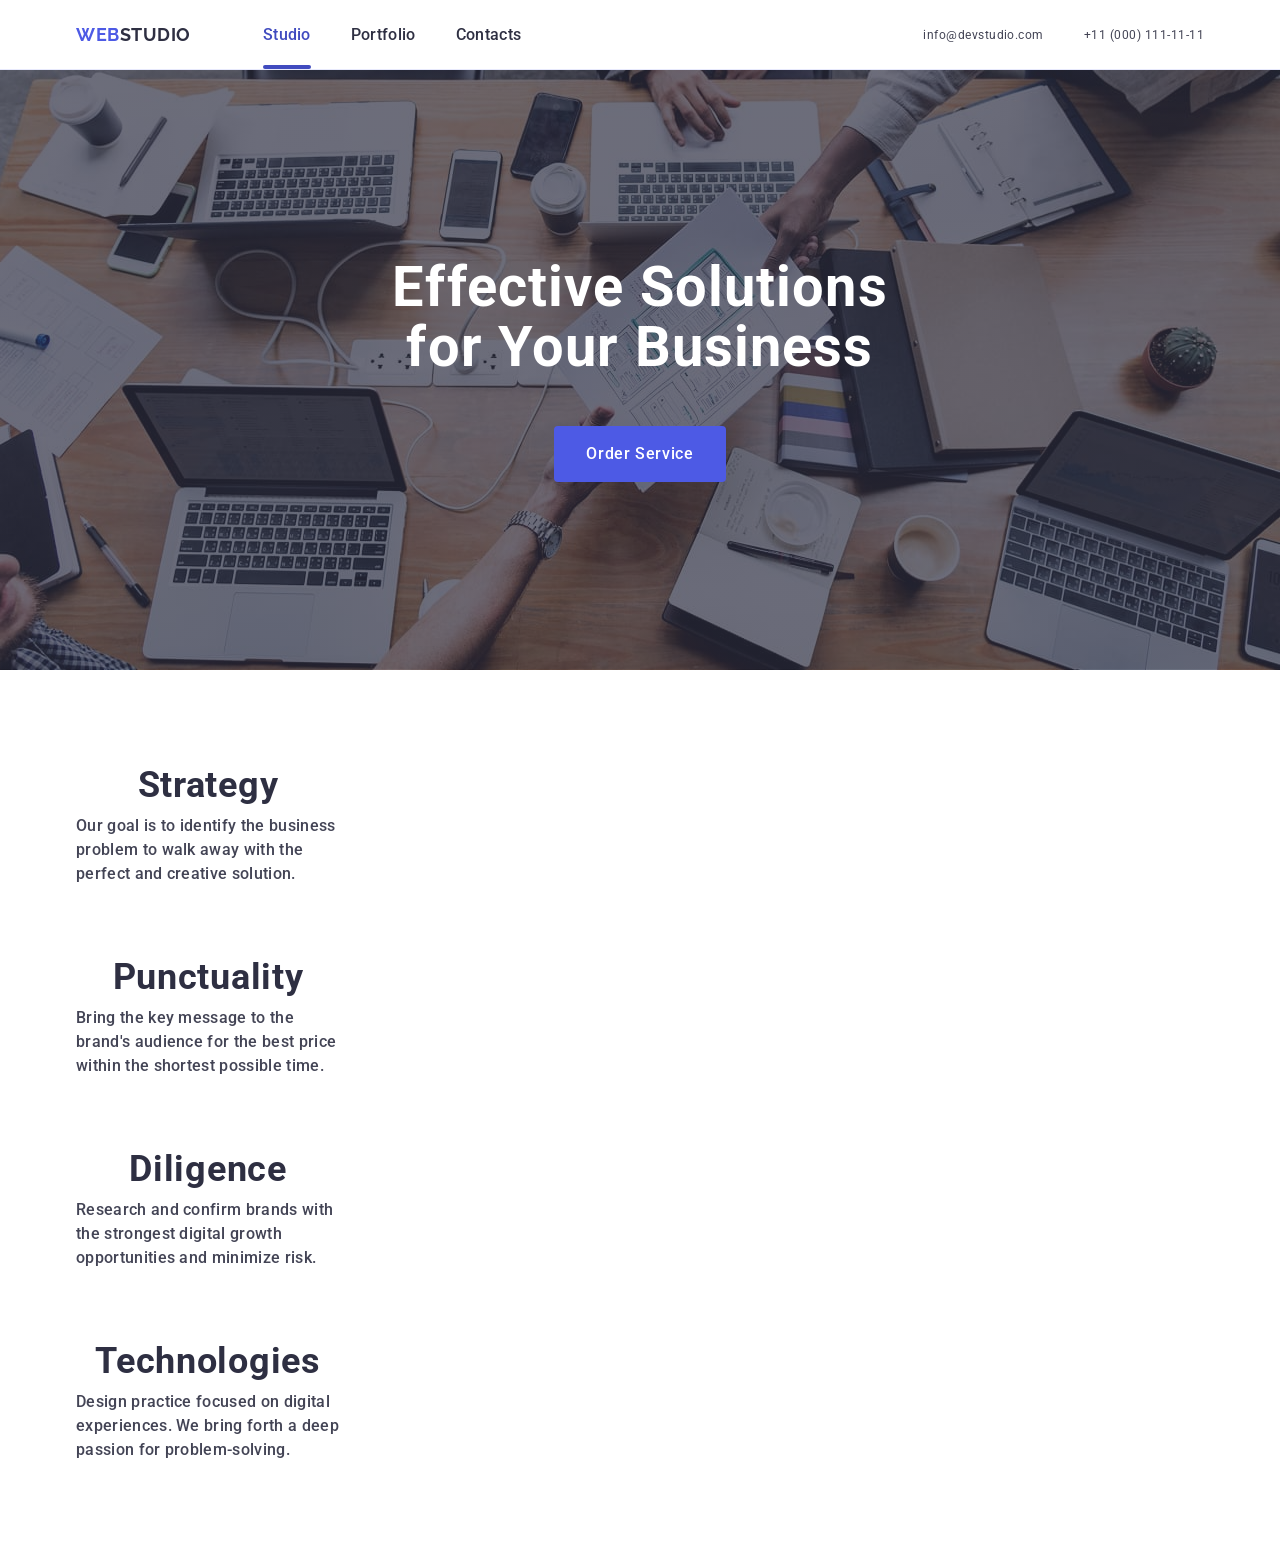
==== commit 4b0a601c: "hw6" ====
--- a/index.html
+++ b/index.html
@@ -18,25 +18,87 @@
 
 <body>
   <header class="header">
-    <div class="container flex-container">
+    <div class="container header-container">
       <nav class="header-nav">
         <a class="navigation-logo" href="./index.html">Web<span class="navigation-logo-header">Studio</span></a>
-        <ul class="header-navigation-list">
+        <ul class="header-nav-list">
           <li><a href="./index.html" class="header-nav-btn current">Studio</a></li>
           <li><a href="" class="header-nav-btn active">Portfolio</a></li>
           <li><a href="" class="header-nav-btn active">Contacts</a></li>
         </ul>
       </nav>
-      <address class="address">
-        <ul class="address-list">
+      <address class="contacts">
+        <ul class="contacts-list">
           <li>
-            <a href="mailto:info@devstudio.com" class="address-nav">info@devstudio.com</a>
+            <a href="mailto:info@devstudio.com" class="contacts-link">info@devstudio.com</a>
           </li>
           <li>
-            <a href="tel:+110001111111" class="address-nav">+11 (000) 111-11-11</a>
+            <a href="tel:+110001111111" class="contacts-link">+11 (000) 111-11-11</a>
           </li>
         </ul>
       </address>
+      <button type="button" class="burger-btn" data-menu-open>
+        <svg width="24" height="24" class="burger-icon">
+          <use href="./images/icons.svg#icon-burger-menu"></use>
+        </svg>
+      </button>
+
+      <div class="mobile-menu" data-menu>
+        <div class="container mobile-menu-container">
+          <button class="mobile-menu-close" type="button" data-menu-close>
+            <svg class="close-modal-btn-svg" width="8" height="8">
+              <use href="./images/icons.svg#icon-exide"></use>
+            </svg>
+          </button>
+          <nav class="menu-nav-case">
+            <ul class="menu-nav-list">
+              <li><a href="./index.html" class="menu-nav-btn">Studio</a></li>
+              <li><a href="" class="menu-nav-btn">Portfolio</a></li>
+              <li><a href="" class="menu-nav-btn">Contacts</a></li>
+            </ul>
+          </nav>
+          <address class="contacts-container">
+            <ul>
+              <li class="contacts-list-menu">
+                <a href="mailto:info@devstudio.com" class="menu-contacts">info@devstudio.com</a>
+              </li>
+              <li class="contacts-list-menu">
+                <a href="tel:+110001111111" class="menu-contacts">+11 (000) 111-11-11</a>
+              </li>
+            </ul>
+          </address>
+          <ul class="list-social">
+            <li class="list-icon">
+              <a href="https://www.instagram.com/" class="link-icon">
+                <svg width="24" height="24" class="icon-social">
+                  <use href="./images/icons.svg#icon-instagram"></use>
+                </svg>
+              </a>
+            </li>
+            <li class="list-icon">
+              <a href="https://twitter.com/" class="link-icon">
+                <svg width="24" height="24" class="icon-social">
+                  <use href="./images/icons.svg#icon-twitter"></use>
+                </svg>
+              </a>
+            </li>
+            <li class="list-icon">
+              <a href="https://facebook.com/" class="link-icon">
+                <svg width="24" height="24" class="icon-social">
+                  <use href="./images/icons.svg#icon-facebook"></use>
+                </svg>
+              </a>
+            </li>
+            <li class="list-icon">
+              <a href="https://linkedin.com/" class="link-icon">
+                <svg width="24" height="24" class="icon-social">
+                  <use href="./images/icons.svg#icon-linkedin"></use>
+                </svg>
+              </a>
+            </li>
+          </ul>
+        </div>
+      </div>
     </div>
   </header>
   <main>
@@ -104,7 +166,7 @@
       </div>
     </section>
     <!-- Section Our Team -->
-    <section class="section section-team">
+    <section class="section section-team hidden">
       <div class="container">
         <h2 class="team-title">Our Team</h2>
         <ul class="team-list">
@@ -260,13 +322,13 @@
       </div>
     </section>
     <!-- Section Our Portfolio -->
-    <section class="section">
+    <section class="section hidden">
       <div class="container">
         <h2 class="portfolio-title">Our Portfolio</h2>
         <ul class="portfolio-list">
           <li class="portfolio-list-about">
             <div class="portfolio-card-box ">
-              <img src="./images/Banking.jpg" width="360" alt="banking App" />
+              <img class="portfolio-card-img" src="./images/Banking.jpg" width="360" alt="banking App" />
               <p class="portfolio-card-text card-overlay">
                 14 Stylish and User-Friendly App Design Concepts · Task Manager App · Calorie
                 Tracker App
@@ -280,7 +342,7 @@
           </li>
           <li class="portfolio-list-about">
             <div class="portfolio-card-box">
-              <img src="./images/Payment.jpg" width="360" alt="Cashless Payment" />
+              <img class="portfolio-card-img" src="./images/Payment.jpg" width="360" alt="Cashless Payment" />
               <p class="portfolio-card-text card-overlay">
                 14 Stylish and User-Friendly App Design Concepts · Task Manager App · Calorie
                 Tracker App
@@ -294,7 +356,7 @@
           </li>
           <li class="portfolio-list-about">
             <div class="portfolio-card-box">
-              <img src="./images/Meditation.jpg" width="360" alt="Meditation App" />
+              <img class="portfolio-card-img" src="./images/Meditation.jpg" width="360" alt="Meditation App" />
               <p class="portfolio-card-text card-overlay">
                 14 Stylish and User-Friendly App Design Concepts · Task Manager App · Calorie
                 Tracker App
@@ -308,7 +370,7 @@
           </li>
           <li class="portfolio-list-about">
             <div class="portfolio-card-box">
-              <img src="./images/Taxi.jpg" width="360" alt="Taxi Service" />
+              <img class="portfolio-card-img" src="./images/Taxi.jpg" width="360" alt="Taxi Service" />
               <p class="portfolio-card-text card-overlay">
                 14 Stylish and User-Friendly App Design Concepts · Task Manager App · Calorie
                 Tracker App
@@ -322,7 +384,7 @@
           </li>
           <li class="portfolio-list-about">
             <div class="portfolio-card-box">
-              <img src="./images/Illustrations.jpg" width="360" alt="Screen Illustrations" />
+              <img class="portfolio-card-img" src="./images/Illustrations.jpg" width="360" alt="Screen Illustrations" />
               <p class="portfolio-card-text card-overlay">
                 14 Stylish and User-Friendly App Design Concepts · Task Manager App · Calorie
                 Tracker App
@@ -336,7 +398,7 @@
           </li>
           <li class="portfolio-list-about">
             <div class="portfolio-card-box">
-              <img src="./images/Courses.jpg" width="360" alt="Online Courses" />
+              <img class="portfolio-card-img" src="./images/Courses.jpg" width="360" alt="Online Courses" />
               <p class="portfolio-card-text card-overlay">
                 14 Stylish and User-Friendly App Design Concepts · Task Manager App · Calorie
                 Tracker App
@@ -352,16 +414,16 @@
       </div>
     </section>
   </main>
-  <footer class="footer">
+  <footer class="footer hidden">
     <div class="container footer-container">
-      <div class="footer-logo-box">
+      <div class="footer-logo-box footer-mobile">
         <a href="./index.html" class="footer-logo">Web<span class="navigation-logo-footer">Studio</span></a>
         <p class="footer-description">
           Increase the flow of customers and sales for your business with
           digital marketing & growth solutions.
         </p>
       </div>
-      <div class="footer-icon-box">
+      <div class="footer-icon-box footer-mobile">
         <p class="footer-icon-description">Social media</p>
         <ul class="list-social gap">
           <li class="list-icon">
@@ -401,17 +463,17 @@
             <input class="footer-subscribe-input" id="footer-email" type="email" name="footer-email"
               placeholder="E-mail">
           </label>
-          <button class="footer-subscribe-button" type="submit">
-            Subscribe
-            <svg class="footer-btn-svg" width="24" height="24">
-              <use href="./images/icons.svg#icon-telegram"></use>
-            </svg>
-          </button>
         </form>
+        <button class="footer-subscribe-button" type="submit">
+          Subscribe
+          <svg class="footer-btn-svg" width="24" height="24">
+            <use href="./images/icons.svg#icon-telegram"></use>
+          </svg>
+        </button>
       </div>
     </div>
   </footer>
-  <div class="modal-overlay is-open">
+  <div class="modal-overlay is-open hidden">
     <div class="modal">
       <button type="button" class="close-modal-btn">
         <svg class="close-modal-btn-svg" width="8" height="8">
@@ -467,6 +529,7 @@
       </form>
     </div>
   </div>
+  <script src="./js/mobile-menu.js"></script>
 </body>
 
 </html>
--- a/css/styles.css
+++ b/css/styles.css
@@ -3,9 +3,7 @@
   background-color: #fff;
   color: #434455;
 }
-button {
-  cursor: pointer;
-}
+
 ul,
 ol {
   list-style-type: none;
@@ -17,10 +15,7 @@
 h3,
 h4,
 h5,
-h6 {
-  margin: 0;
-}
-
+h6,
 p {
   margin: 0;
 }
@@ -29,169 +24,12 @@
 }
 img {
   display: block;
-}
-.container {
-  max-width: 1158px;
-  margin: 0 auto;
-  padding: 0 15px;
-}
-section {
-  padding: 120px 0;
-}
-.transform {
-  transform: 250ms cubic-bezier(0.4, 0, 0.2, 1);
-}
-/* Header  navigarion */
-.header {
-  border-bottom: 1px solid #e7e9fc;
-  box-shadow: 0px 2px 1px rgba(46, 47, 66, 0.08),
-    0px 1px 1px rgba(46, 47, 66, 0.16), 0px 1px 6px rgba(46, 47, 66, 0.08);
-}
-
-.flex-container {
-  display: flex;
-  align-items: center;
-}
-.flex-container ul {
-  display: flex;
-}
-.header-nav {
-  display: flex;
-  flex-grow: 1;
-  align-items: center;
-}
-.navigation-logo {
-  font-family: "Raleway", sans-serif;
-  font-weight: 700;
-  font-size: 18px;
-
-  line-height: 1.17;
-  letter-spacing: 0.03em;
-  text-transform: uppercase;
-  color: #4d5ae5;
-  margin-right: 76px;
-}
-.navigation-logo-header {
-  color: #2e2f42;
-}
-.header-navigation-list {
-  gap: 40px;
-  padding: 24px 0;
-}
-.header-nav-btn {
-  font-weight: 500;
-  font-size: 16px;
-  line-height: 1.5;
-  letter-spacing: 0.02em;
-  color: inherit;
-  padding: 24px 0;
-
-  color: #2e2f42;
-  text-decoration: none;
-  transition: color 250ms cubic-bezier(0.4, 0, 0.2, 1);
-}
-.current {
-  position: relative;
-  color: #404bbf;
-}
-.active {
-  position: relative;
-}
-.header-nav-btn.current::after,
-.header-nav-btn:hover::after,
-.header-nav-btn:focus::after,
-.header-nav-btn:active::after {
-  content: "";
-  position: absolute;
-  left: 0;
-  bottom: -1px;
-  display: block;
-  width: 100%;
-  height: 4px;
-  border-radius: 2px;
-  background-color: #404bbf;
-  transition: background-color 250ms cubic-bezier(0.4, 0, 0.2, 1);
-}
-.header-nav-btn:hover,
-.header-nav-btn:focus,
-.header-nav-btn:active {
-  color: #404bbf;
-}
-.address {
-  font-style: normal;
-}
-.address-list {
-  gap: 40px;
-  padding: 24px 0;
-}
-.address-nav {
-  font-weight: 400;
-  font-size: 16px;
-
-  line-height: 1.5;
-  letter-spacing: 0.02em;
-  color: inherit;
-  transition: color 250ms cubic-bezier(0.4, 0, 0.2, 1);
-}
-.address-nav:hover,
-.address-nav:focus {
-  color: #404bbf;
-}
-/* Main */
-/* Section Hero */
-.hero-banner {
-  display: block;
-  max-width: 1440px;
-  margin: 0 auto;
-  text-align: center;
-  padding: 188px 0;
-
-  background-image: linear-gradient(
-      rgba(46, 47, 66, 0.7),
-      rgba(46, 47, 66, 0.7)
-    ),
-    url(../images/hero-images.jpg);
-  background-color: #2f303a66;
-  background-repeat: no-repeat;
-  background-position: center;
-  background-size: cover;
-}
-.hero-title {
-  font-weight: 700;
-  font-size: 56px;
-
-  line-height: 1.07;
-  letter-spacing: 0.02em;
-  text-align: center;
-  color: #fff;
-  max-width: 496px;
-  margin: 0 auto;
-  margin-bottom: 48px;
-}
-.hero-button {
-  font-family: "Roboto", sans-serif;
-  font-weight: 500;
-  font-size: 16px;
-
-  line-height: 1.5;
-  letter-spacing: 0.04em;
-  color: #fff;
-  background-color: #4d5ae5;
-  display: block;
-  min-width: 169px;
-  padding: 16px 32px;
-
-  border: none;
-  border-radius: 4px;
-  margin: 0 auto;
-  transition: background-color 250ms cubic-bezier(0.4, 0, 0.2, 1);
-}
-.hero-button:hover,
-.hero-button:focus {
-  background-color: #404bbf;
-}
-
-/* section feature */
+  max-width: 100%;
+  height: auto;
+}
+button {
+  cursor: pointer;
+}
 .visually-hidden {
   position: absolute;
   width: 1px;
@@ -204,383 +42,403 @@
   clip: rect(0 0 0 0);
   overflow: hidden;
 }
-.feature-lists {
-  display: flex;
-  gap: 24px;
-}
-.feature-list-about {
-  width: calc((100% - 72px) / 4);
-  display: flex;
-  flex-direction: column;
-  align-items: baseline;
-}
-.feature-title {
-  font-weight: 500;
-  font-size: 20px;
-
-  line-height: 1.2;
-  letter-spacing: 0.02em;
-  color: #2e2f42;
-
-  margin-bottom: 8px;
-}
-.feature-text {
-  font-weight: 400;
-  font-size: 16px;
-
-  line-height: 1.5;
-  letter-spacing: 0.02em;
-  color: inherit;
-}
-.feature-icon {
+.section {
+  padding: 120px 0;
+}
+
+/* common */
+.container {
+  max-width: 320px;
+  margin: 0 auto;
+  padding: 0 16px;
+}
+
+.hidden {
+  display: none;
+}
+
+/* header */
+.header {
+  border-bottom: 1px solid #e7e9fc;
+  box-shadow: 0px 2px 1px rgba(46, 47, 66, 0.08),
+    0px 1px 1px rgba(46, 47, 66, 0.16), 0px 1px 6px rgba(46, 47, 66, 0.08);
+}
+.header-container {
   display: flex;
   align-items: center;
-  justify-content: center;
-  border: 1px solid #8e8f99;
-  border-radius: 4px;
-  width: 264px;
-  height: 112px;
-  background-color: #f4f4fd;
-  margin-bottom: 8px;
-}
-.feature-icon-group {
-  display: block;
-}
-
-/* section team */
-.section-team {
-  background: #f4f4fd;
-}
-.team-title {
-  font-weight: 700;
-  font-size: 36px;
-
-  line-height: 1.11;
-  letter-spacing: 0.02em;
-  text-align: center;
-  color: #2e2f42;
-  text-transform: capitalize;
-  margin-bottom: 72px;
-}
-.team-list {
-  display: flex;
-}
-.team-item:not(:last-child) {
-  margin-right: 24px;
-}
-.team-item {
-  display: flex;
-  flex-direction: column;
-  text-align: center;
-  background-color: #ffffff;
-  border-radius: 0 0 4px 4px;
-  box-shadow: 0 2px 1px 0 rgba(46, 47, 66, 0.08),
-    0 1px 1px 0 rgba(46, 47, 66, 0.16), 0 1px 6px 0 rgba(46, 47, 66, 0.08);
-}
-.team-card-img {
-  padding: 32px 0;
-}
-.team-members-names {
-  font-weight: 500;
-  font-size: 20px;
-
-  line-height: 1.2;
-  letter-spacing: 0.02em;
-  color: #2e2f42;
-  margin-bottom: 8px;
-}
-.team-members-positions {
-  font-weight: 400;
-  font-size: 16px;
-  margin-bottom: 8px;
-
-  line-height: 1.5;
-  letter-spacing: 0.02em;
-  color: inherit;
-}
-.list-social {
-  display: flex;
-  align-items: center;
-  justify-content: center;
-  gap: 24px;
-}
-
-.icon-social {
-  fill: #f4f4fd;
-}
-.link-icon {
-  transition: background-color 250ms cubic-bezier(0.4, 0, 0.2, 1);
-}
-.link-icon,
-.link-icon-footer {
-  border-radius: 50%;
-  background-color: #4d5ae5;
-}
-.gap {
-  gap: 16px;
-}
-.link-icon:hover,
-.link-icon:focus {
-  background-color: #404bbf;
-}
-.link-icon-footer:hover,
-.link-icon-footer:focus {
-  background-color: #31d0aa;
-  transition: background-color 250ms cubic-bezier(0.4, 0, 0.2, 1);
-}
-.link-icon,
-.link-icon-footer {
-  display: flex;
-  align-items: center;
-  justify-content: center;
-  width: 40px;
-  height: 40px;
-}
-/* Section Our Portfolio */
-.portfolio-list {
-  display: flex;
-  flex-wrap: wrap;
-  row-gap: 48px;
-  column-gap: 24px;
-}
-.tumb {
-  position: relative;
-  overflow: hidden;
-}
-
-.checkbox-active .card-overlay {
-  position: absolute;
-  top: 0;
-  left: 0;
-  width: 100%;
-  height: 100%;
-  background-color: #4d5ae5;
-  opacity: 0.9;
-
-  transform: translateY(100%);
-  transition: transform 250ms cubic-bezier(0.4, 0, 0.2, 1);
-}
-.portfolio-list-about {
-  transition: box-shadow 250ms cubic-bezier(0.4, 0, 0.2, 1);
-}
-.portfolio-list-about:hover .overlay {
-  transform: translateY(0);
-}
-.portfolio-list-about:hover {
-  box-shadow: 0px 1px 6px rgba(46, 47, 66, 0.08),
-    0px 1px 1px rgba(46, 47, 66, 0.16), 0px 2px 1px rgba(46, 47, 66, 0.08);
-}
-.portfolio-card-box {
-  position: relative;
-  overflow: hidden;
-}
-.portfolio-card-text {
-  position: absolute;
-  top: 0;
-  font-size: 16px;
-  line-height: 1.5;
-  letter-spacing: 0.02em;
-  color: #f4f4fd;
-  padding: 40px 32px;
-  background-color: #4d5ae5;
-  height: 100%;
-  width: 100%;
-  transform: translateY(100%);
-  transition: transform 250ms cubic-bezier(0.4, 0, 0.2, 1);
-}
-.under-card {
-  border: 1px solid #e7e9fc;
-  border-top: none;
-  margin-top: -5px;
-  padding: 32px 16px;
-}
-.portfolio-card-img:hover {
-  transition: 250ms cubic-bezier(0.4, 0, 0.2, 1);
-  box-shadow: 0 2px 1px 0 rgba(46, 47, 66, 0.08),
-    0 1px 1px 0 rgba(46, 47, 66, 0.16), 0 1px 6px 0 rgba(46, 47, 66, 0.08);
-}
-.portfolio-title {
-  font-weight: 700;
-  font-size: 36px;
-
-  line-height: 1.11;
-  text-transform: capitalize;
-  text-align: center;
-  letter-spacing: 0.02em;
-  color: #2e2f42;
-
-  margin-bottom: 72px;
-}
-.portfolio-list-title {
-  font-weight: 500;
-  font-size: 20px;
-
-  line-height: 1.2;
-  letter-spacing: 0.02em;
-  color: #2e2f42;
-  margin-bottom: 8px;
-}
-.portfolio-about-app {
-  font-weight: 400;
-  font-size: 16px;
-
-  line-height: 1.5;
-  letter-spacing: 0.02em;
-  color: inherit;
-}
-/* Foter----------- */
-
-.footer {
-  background: #2e2f42;
-  padding: 100px 0;
-}
-.navigation-logo-footer {
-  color: #f4f4fd;
-}
-.footer-description {
-  font-weight: 400;
-  font-size: 16px;
-
-  line-height: 1.5;
-  letter-spacing: 0.02em;
-  color: #f4f4fd;
-  width: 264px;
-}
-.footer-logo {
+  justify-content: space-between;
+}
+.header-nav-list,
+.contacts {
+  display: none;
+}
+.navigation-logo {
   font-family: "Raleway", sans-serif;
   font-weight: 700;
   font-size: 18px;
+
   line-height: 1.17;
   letter-spacing: 0.03em;
   text-transform: uppercase;
   color: #4d5ae5;
-  margin-bottom: 16px;
-
-  display: inline-block;
-}
-.footer-container {
-  display: flex;
-  justify-content: flex-start;
-  align-items: baseline;
-}
-.footer-logo-box {
-  margin-right: 120px;
-}
-.footer-icon-description {
-  font-weight: 500;
-  font-size: 16px;
-
-  line-height: 1.5;
+}
+.navigation-logo-header {
+  color: #2e2f42;
+}
+.navigation-logo {
+  display: block;
+  padding: 16px 0;
+}
+.burger-btn {
+  padding: 0;
+  border: none;
+  background-color: transparent;
+}
+.burger-icon {
+  display: block;
+  fill: #2f2f37;
+}
+.hero-banner {
+  display: block;
+  max-width: 768px;
+  margin: 0 auto;
+  text-align: center;
+  padding: 72px 0;
+
+  background-image: linear-gradient(
+      rgba(46, 47, 66, 0.7),
+      rgba(46, 47, 66, 0.7)
+    ),
+    url(../images/hero-images.jpg);
+  background-color: #2f303a66;
+  background-repeat: no-repeat;
+  background-position: center;
+  background-size: cover;
+}
+.hero-title {
+  font-weight: 700;
+  font-size: 36px;
+
+  line-height: 1.07;
   letter-spacing: 0.02em;
+  text-align: center;
   color: #fff;
-  margin-bottom: 16px;
-}
-.footer-subscribe-text {
-  font-weight: 500;
-  font-size: 16px;
-
-  line-height: 1.5;
-  letter-spacing: 0.02em;
-  color: #fff;
-  margin-bottom: 16px;
-}
-.footer-icon-box {
-  margin-right: 80px;
-}
-.footer-subscribe {
-  display: flex;
-  gap: 24px;
-}
-.footer-subscribe-input {
-  border: 1px solid #fff;
-  border-radius: 4px;
-  padding-left: 16px;
-  width: 264px;
-  height: 40px;
-  background-color: transparent;
-
-  font-size: 12px;
-  line-height: 2;
-  letter-spacing: 0.04em;
-  color: #fff;
-  box-shadow: 0 4px 4px 0 rgba(0, 0, 0, 0.15);
-}
-
-.footer-subscribe-button {
-  display: flex;
-  align-items: center;
-  justify-content: center;
-  border-radius: 4px;
-  padding: 8px 24px;
-  min-width: 165px;
-  height: 40px;
-  cursor: pointer;
-
+  max-width: 216px;
+  margin: 0 auto;
+  margin-bottom: 72px;
+}
+.hero-button {
   font-family: "Roboto", sans-serif;
   font-weight: 500;
   font-size: 16px;
+
   line-height: 1.5;
   letter-spacing: 0.04em;
+  color: #fff;
+  background-color: #4d5ae5;
+  display: block;
+  min-width: 169px;
+  padding: 16px 32px;
+
+  border: none;
+  border-radius: 4px;
+  margin: 0 auto;
+  transition: background-color 250ms cubic-bezier(0.4, 0, 0.2, 1);
+}
+.hero-button:hover,
+.hero-button:focus {
+  background-color: #404bbf;
+}
+
+/* section */
+.feature-icon {
+  display: none;
+}
+.section {
+  padding: 96px 0;
+}
+.feature-lists {
+  display: flex;
+  flex-direction: column;
+  gap: 72px;
+}
+.feature-title {
+  font-weight: 700;
+  font-size: 36px;
+
+  line-height: 1.11;
+  letter-spacing: 0.02em;
+  color: #2e2f42;
+
   text-align: center;
-  color: #fff;
-
-  border: none;
-  background-color: #4d5ae5;
-}
-.footer-btn-svg {
-  margin-left: 16px;
-}
-.footer-subscribe-button svg {
-  fill: #fff;
-}
-/* Modal */
-.modal-overlay {
+  margin-bottom: 8px;
+}
+.feature-text {
+  font-weight: 500;
+  font-size: 16px;
+
+  line-height: 1.5;
+  letter-spacing: 0.02em;
+  color: inherit;
+}
+
+@media screen and (min-width: 768px) {
+  .container {
+    max-width: 768px;
+  }
+  .burger-btn {
+    display: none;
+  }
+  .navigation-logo {
+    padding: 24px 0;
+    margin-right: 120px;
+  }
+  .header-nav-list {
+    display: flex;
+    align-items: center;
+    gap: 40px;
+  }
+  .contacts {
+    font-style: normal;
+    display: block;
+  }
+  .header-nav {
+    display: flex;
+    align-items: center;
+  }
+  .header-nav-btn {
+    font-weight: 500;
+    font-size: 16px;
+    line-height: 1.5;
+    letter-spacing: 0.02em;
+    color: inherit;
+    padding: 24px 0;
+
+    color: #2e2f42;
+    text-decoration: none;
+    transition: color 250ms cubic-bezier(0.4, 0, 0.2, 1);
+  }
+  .current {
+    position: relative;
+    color: #404bbf;
+  }
+  .active {
+    position: relative;
+  }
+  .header-nav-btn.current::after,
+  .header-nav-btn:hover::after,
+  .header-nav-btn:focus::after,
+  .header-nav-btn:active::after {
+    content: "";
+    position: absolute;
+    left: 0;
+    bottom: -1px;
+    display: block;
+    width: 100%;
+    height: 4px;
+    border-radius: 2px;
+    background-color: #404bbf;
+    transition: background-color 250ms cubic-bezier(0.4, 0, 0.2, 1);
+  }
+  .header-nav-btn:hover,
+  .header-nav-btn:focus,
+  .header-nav:active {
+    color: #404bbf;
+  }
+  .contacts-list {
+    display: flex;
+    flex-direction: column;
+    gap: 12px;
+  }
+  .contacts-link {
+    display: block;
+    font-weight: 400;
+    font-size: 12px;
+
+    line-height: 1.17;
+    letter-spacing: 0.04em;
+    color: #434455;
+    transition: color 250ms cubic-bezier(0.4, 0, 0.2, 1);
+  }
+  .contacts-link:hover,
+  .contacts-link:focus,
+  .contacts-nav:hover,
+  .contacts-nav:focus {
+    color: #404bbf;
+  }
+  .menu-nav-btn:hover,
+  .menu-nav-btn:focus,
+  .menu-nav-btn:active {
+    color: #404bbf;
+  }
+  .hero-banner {
+    display: block;
+    max-width: 1439px;
+    margin: 0 auto;
+    text-align: center;
+    padding: 112px 0;
+
+    background-image: linear-gradient(
+        rgba(46, 47, 66, 0.7),
+        rgba(46, 47, 66, 0.7)
+      ),
+      url(../images/hero-images.jpg);
+    background-color: #2f303a66;
+    background-repeat: no-repeat;
+    background-position: center;
+    background-size: cover;
+  }
+  .hero-title {
+    font-weight: 700;
+    font-size: 56px;
+
+    line-height: 1.07;
+    letter-spacing: 0.02em;
+    text-align: center;
+    color: #fff;
+    max-width: 496px;
+    margin: 0 auto;
+    margin-bottom: 36px;
+  }
+  .hero-button {
+    font-weight: 500;
+    font-size: 16px;
+
+    line-height: 1.5;
+    letter-spacing: 0.04em;
+    color: #fff;
+    background-color: #4d5ae5;
+    display: block;
+    min-width: 169px;
+    padding: 16px 32px;
+
+    border: none;
+    border-radius: 4px;
+    margin: 0 auto;
+    transition: background-color 250ms cubic-bezier(0.4, 0, 0.2, 1);
+  }
+  .hero-button:hover,
+  .hero-button:focus {
+    background-color: #404bbf;
+  }
+  /* section */
+  .feature-lists {
+    width: calc((100% - 72px) / 4);
+    display: flex;
+    flex-direction: column;
+    align-items: baseline;
+  }
+}
+@media screen and (min-width: 1158px) {
+  .container {
+    max-width: 1158px;
+    padding: 0 15px;
+  }
+  .navigation-logo {
+    padding: 24px 0;
+    margin-right: 72px;
+  }
+  .contacts-list {
+    align-items: center;
+    flex-direction: row;
+    gap: 40px;
+  }
+  .contacts-list {
+    padding: 24px 0;
+    font-size: 16px;
+
+    line-height: 1.5;
+    letter-spacing: 0.02em;
+  }
+  .hero-banner {
+    display: block;
+    max-width: 1440px;
+    margin: 0 auto;
+    text-align: center;
+    padding: 188px 0;
+
+    background-image: linear-gradient(
+        rgba(46, 47, 66, 0.7),
+        rgba(46, 47, 66, 0.7)
+      ),
+      url(../images/hero-images.jpg);
+    background-color: #2f303a66;
+    background-repeat: no-repeat;
+    background-position: center;
+    background-size: cover;
+  }
+  .hero-title {
+    font-weight: 700;
+    font-size: 56px;
+
+    line-height: 1.07;
+    letter-spacing: 0.02em;
+    text-align: center;
+    color: #fff;
+    max-width: 496px;
+    margin: 0 auto;
+    margin-bottom: 48px;
+  }
+  .hero-button {
+    font-family: "Roboto", sans-serif;
+    font-weight: 500;
+    font-size: 16px;
+
+    line-height: 1.5;
+    letter-spacing: 0.04em;
+    color: #fff;
+    background-color: #4d5ae5;
+    display: block;
+    min-width: 169px;
+    padding: 16px 32px;
+
+    border: none;
+    border-radius: 4px;
+    margin: 0 auto;
+    transition: background-color 250ms cubic-bezier(0.4, 0, 0.2, 1);
+  }
+  .hero-button:hover,
+  .hero-button:focus {
+    background-color: #404bbf;
+  }
+}
+/* mobile-menu */
+.mobile-menu {
   position: fixed;
   top: 0;
   left: 0;
   width: 100%;
   height: 100%;
-  z-index: 999;
-
-  display: flex;
-  align-items: center;
-  justify-content: center;
-
+  background-color: #fff;
+
+  /* прихований стан */
   opacity: 0;
+  visibility: hidden;
   pointer-events: none;
 
-  background-color: rgba(46, 47, 66, 0.4);
   transition: opacity 250ms cubic-bezier(0.4, 0, 0.2, 1),
     visibility 250ms cubic-bezier(0.4, 0, 0.2, 1);
 }
-.modal-overlay.is-open {
+.mobile-menu.is-open {
   opacity: 1;
   visibility: visible;
   pointer-events: auto;
 }
-.modal {
-  top: 50%;
-  left: 50%;
-  width: 408px;
-  min-height: 584px;
-  padding: 72px 24px 24px 24px;
-  border-radius: 4px;
-  box-shadow: 0 1px 1px 0 rgba(0, 0, 0, 0.14), 0 1px 3px 0 rgba(0, 0, 0, 0.12),
-    0 2px 1px 0 rgba(0, 0, 0, 0.2);
-  transform: translate(-50%, -50%);
-  background: #fcfcfc;
-  transition: transform 250ms cubic-bezier(0.4, 0, 0.2, 1);
-  position: absolute;
-}
-/*  Modal form */
-
-.close-modal-btn {
+.mobile-menu-container {
+  position: relative;
+  padding-top: 72px;
+  padding-bottom: 40px;
+
+  display: flex;
+  flex-direction: column;
+  height: 100%;
+}
+.mobile-menu-close {
   top: 24px;
   right: 24px;
   border: 1px solid rgba(0, 0, 0, 10%);
   border-radius: 50%;
   position: absolute;
-  cursor: pointer;
   fill: currentColor;
   width: 24px;
   height: 24px;
@@ -593,164 +451,78 @@
   justify-content: center;
   padding: 0;
 }
-.close-modal-btn:hover,
-.close-modal-btn:focus {
+.mobile-menu-close:hover,
+.mobile-menu-close:focus {
   border: none;
   fill: #ffffff;
   background-color: #404bbf;
 }
-.close-modal-btn-svg {
-  transition: fill 250ms cubic-bezier(0.4, 0, 0.2, 1);
-}
-.pop-up-paragraph {
-  font-family: "Roboto", sans-serif;
+.menu-nav-list {
+  display: flex;
+  flex-direction: column;
+  gap: 40px;
+}
+.menu-nav-case {
+  margin-bottom: auto;
+}
+.menu-nav-btn {
+  font-weight: 700;
+  font-size: 36px;
+  line-height: 1.11;
+
+  letter-spacing: 0.02em;
+
+  color: #2e2f42;
+  text-decoration: none;
+  transition: color 250ms cubic-bezier(0.4, 0, 0.2, 1);
+}
+
+.contacts-container {
+  display: block;
+  font-style: normal;
+  margin-bottom: 48px;
+}
+.menu-contacts {
+  display: block;
   font-weight: 500;
-  font-size: 16px;
-
-  line-height: 1.5;
+  font-size: 20px;
+
+  line-height: 1.2;
   letter-spacing: 0.02em;
-  text-align: center;
-  color: #2e2f42;
-
-  margin-bottom: 16px;
-}
-.pop-up-field {
-  margin-bottom: 8px;
-}
-.pop-up-label {
-  display: block;
-  font-size: 12px;
-  line-height: 1.17;
-  letter-spacing: 0.04em;
-  color: #8e8f99;
-  text-align: left;
-  margin-bottom: 4px;
-}
-
-.pop-up-case {
-  position: relative;
-  margin-bottom: 8px;
-}
-.pop-up-input {
-  width: 100%;
+  color: #434455;
+  transition: color 250ms cubic-bezier(0.4, 0, 0.2, 1);
+}
+.menu-contacts:hover,
+.menu-contacts:focus {
+  color: #404bbf;
+}
+.contacts-list-menu {
+  margin-bottom: 24px;
+}
+.list-social {
+  display: flex;
+  align-items: center;
+  justify-content: space-between;
+
+  fill: #f4f4fd;
+}
+.link-icon,
+.link-icon-footer {
+  display: flex;
+  width: 40px;
   height: 40px;
-  outline: transparent;
-  padding-left: 38px;
-  border: 1px solid rgba(46, 47, 66, 0.4);
-  border-radius: 4px;
-  transition: border-color 250ms cubic-bezier(0.4, 0, 0.2, 1);
-
-  background: transparent;
-}
-.pop-up-input:focus {
-  border-color: #4d5ae5;
-}
-.pop-up-svg {
-  position: absolute;
-  top: 50%;
-  left: 16px;
-  transform: translateY(-50%);
-
-  transition: fill 250ms cubic-bezier(0.4, 0, 0.2, 1);
-}
-.pop-up-input:focus + .pop-up-svg {
-  fill: #4d5ae5;
-}
-.pop-up-coment-box {
-  margin-bottom: 16px;
-}
-.pop-up-coment {
-  width: 100%;
-  height: 120px;
-  font-weight: 400;
-  font-size: 12px;
-  line-height: 1.17;
-  letter-spacing: 0.04em;
-  padding: 8px 16px;
-
-  color: rgba(46, 47, 66, 0.4);
-  resize: none;
-  border: 1px solid rgba(46, 47, 66, 0.4);
-  border-radius: 4px;
-  background-color: transparent;
-  outline: transparent;
-  transition: border-color 250ms cubic-bezier(0.4, 0, 0.2, 1);
-}
-
-.pop-up-coment:focus {
-  border-color: #4d5ae5;
-}
-.subscription-link {
-  text-decoration: underline;
-  color: #4d5ae5;
-  margin-left: 3px;
-}
-
-/* subscription-checkbox */
-
-.visually-hidden {
-  position: absolute;
-  width: 1px;
-  height: 1px;
-  margin: -1px;
-  border: 0;
-  padding: 0;
-  white-space: nowrap;
-  clip-path: inset(100%);
-  clip: rect(0, 0, 0, 0);
-  overflow: hidden;
-}
-
-.checkbox-border {
-  display: inline-flex;
   align-items: center;
   justify-content: center;
-  width: 16px;
-  height: 16px;
-  border-radius: 2px;
-  border: 1px solid rgba(46, 47, 66, 0.4);
-  fill: transparent;
-  transition: background-color 250ms cubic-bezier(0.4, 0, 0.2, 1),
-    border 250ms cubic-bezier(0.4, 0, 0.2, 1),
-    fill 250ms cubic-bezier(0.4, 0, 0.2, 1);
-}
-.checkbox:checked + .subscription-label .checkbox-border {
+  border-radius: 50%;
+  background-color: #4d5ae5;
+  transition: background-color 250ms cubic-bezier(0.4, 0, 0.2, 1);
+}
+.link-icon:hover,
+.link-icon:focus {
   background-color: #404bbf;
-  border: none;
-  fill: #f4f4fd;
-}
-
-.subscription-form {
-  margin-bottom: 24px;
-}
-.subscription-label {
-  font-size: 12px;
-  line-height: 1.17;
-  letter-spacing: 0.04em;
-  color: #8e8f99;
-}
-
-.button-form {
-  display: block;
-  font-family: "Roboto", sans-serif;
-  font-weight: 500;
-  font-size: 16px;
-  line-height: 1.5;
-  letter-spacing: 0.04em;
-  text-align: center;
-
-  cursor: pointer;
-  border-radius: 4px;
-  border: none;
-  min-width: 169px;
-  height: 56px;
-  background-color: #4d5ae5;
-  color: #ffffff;
-  transition: background-color 250ms cubic-bezier(0.4, 0, 0.2, 1);
-  margin: 0 auto;
-}
-
-.button-form:hover,
-.button-form:focus {
-  box-shadow: 0 4px 4px 0 rgba(0, 0, 0, 0.15);
-}
+}
+@media screen and (min-width: 768px) {
+  .mobile-menu {
+    display: none;
+  }
+}
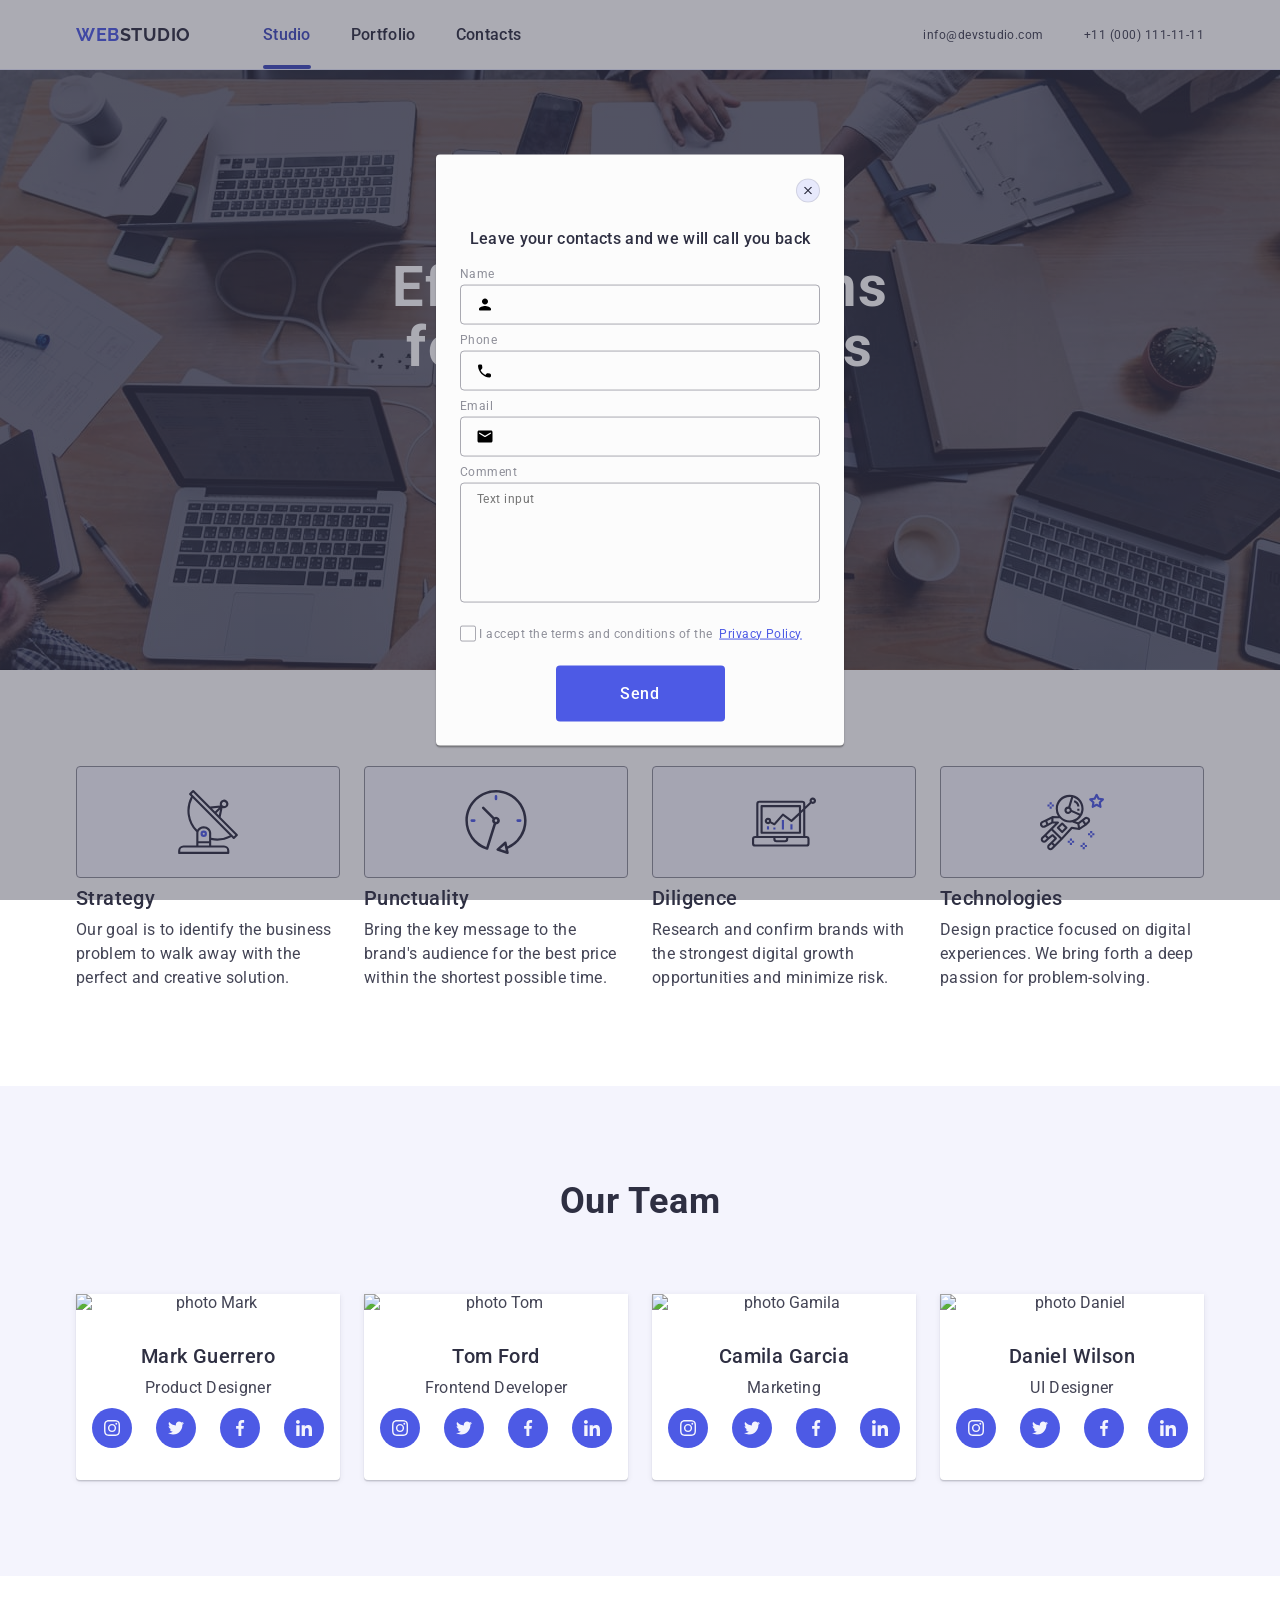
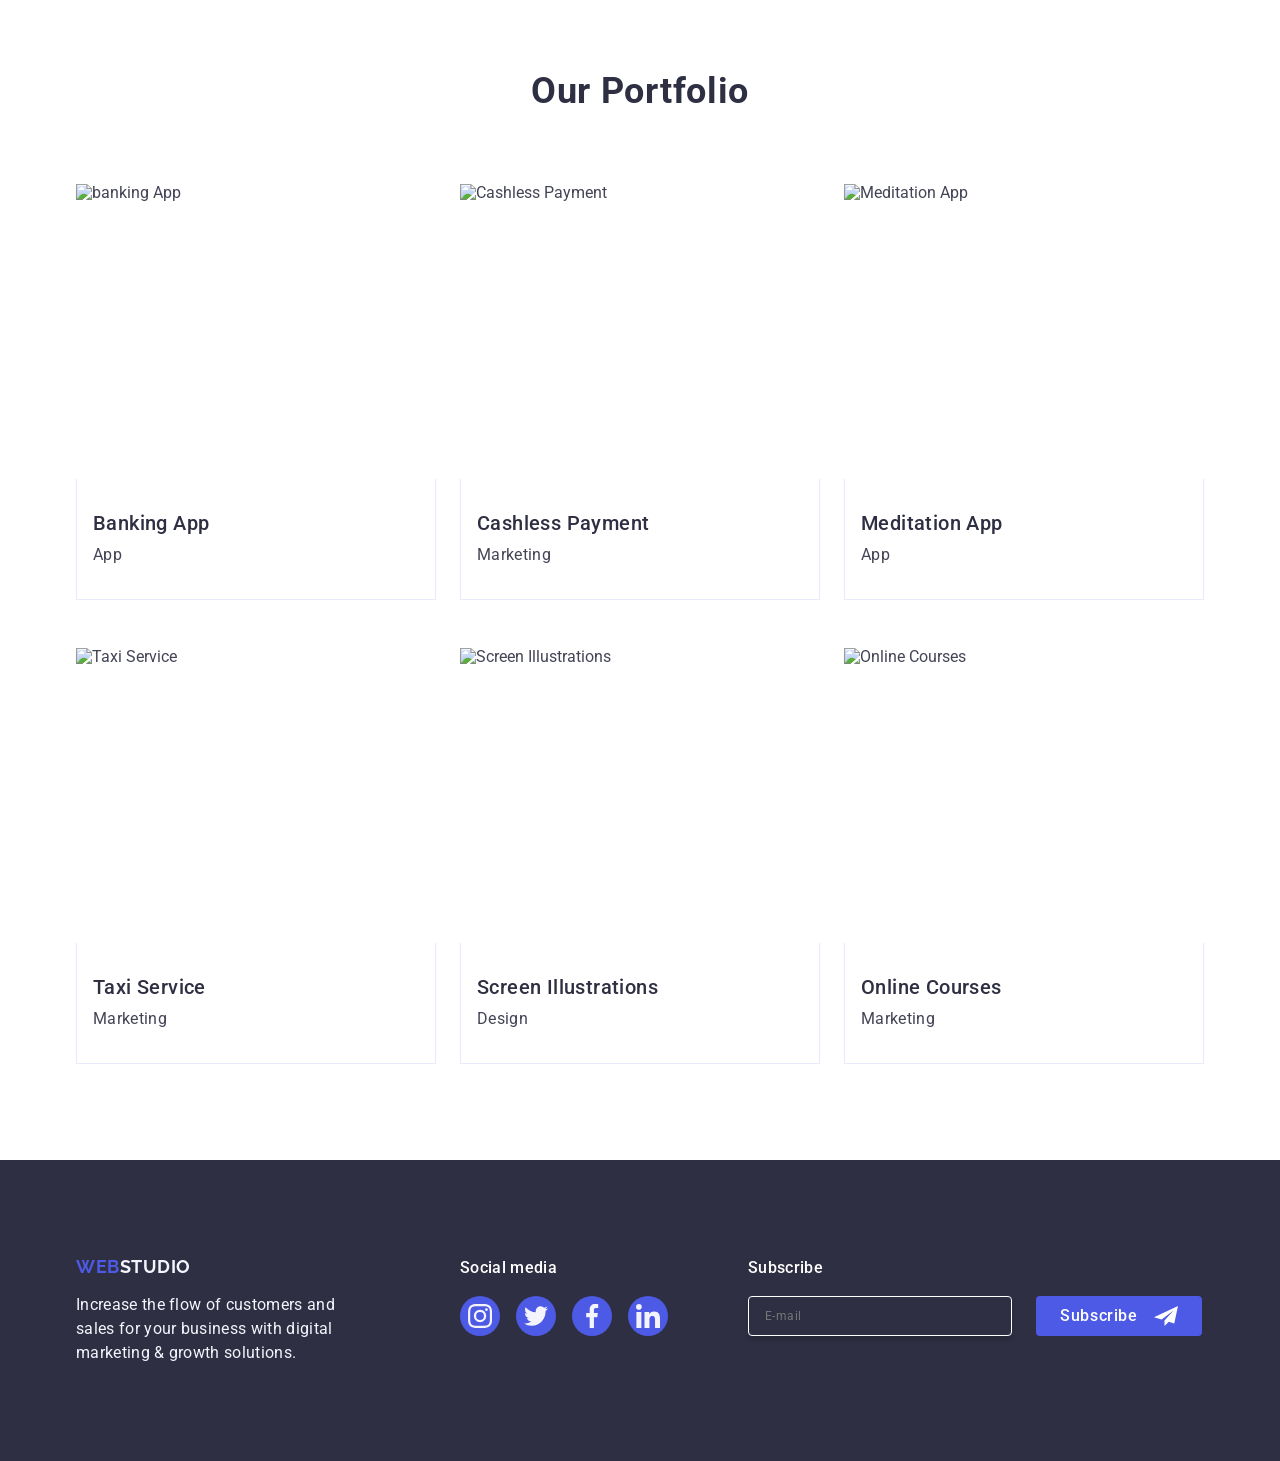
==== commit c5ff2b15: "hw6" ====
--- a/index.html
+++ b/index.html
@@ -67,7 +67,7 @@
               </li>
             </ul>
           </address>
-          <ul class="list-social">
+          <ul class="list-social-menu">
             <li class="list-icon">
               <a href="https://www.instagram.com/" class="link-icon">
                 <svg width="24" height="24" class="icon-social">
@@ -106,7 +106,7 @@
     <section class="section hero-banner">
       <div class="container">
         <h1 class="hero-title">Effective Solutions for Your Business</h1>
-        <button type="button" class="hero-button">Order Service</button>
+        <button type="button" class="hero-button" data-modal-open>Order Service</button>
       </div>
     </section>
     <!-- Section feature -->
@@ -166,7 +166,7 @@
       </div>
     </section>
     <!-- Section Our Team -->
-    <section class="section section-team hidden">
+    <section class="section section-team">
       <div class="container">
         <h2 class="team-title">Our Team</h2>
         <ul class="team-list">
@@ -322,7 +322,7 @@
       </div>
     </section>
     <!-- Section Our Portfolio -->
-    <section class="section hidden">
+    <section class="section ">
       <div class="container">
         <h2 class="portfolio-title">Our Portfolio</h2>
         <ul class="portfolio-list">
@@ -414,7 +414,7 @@
       </div>
     </section>
   </main>
-  <footer class="footer hidden">
+  <footer class="footer">
     <div class="container footer-container">
       <div class="footer-logo-box footer-mobile">
         <a href="./index.html" class="footer-logo">Web<span class="navigation-logo-footer">Studio</span></a>
@@ -463,19 +463,19 @@
             <input class="footer-subscribe-input" id="footer-email" type="email" name="footer-email"
               placeholder="E-mail">
           </label>
+          <button class="footer-subscribe-button" type="submit">
+            Subscribe
+            <svg class="footer-btn-svg" width="24" height="24">
+              <use href="./images/icons.svg#icon-telegram"></use>
+            </svg>
+          </button>
         </form>
-        <button class="footer-subscribe-button" type="submit">
-          Subscribe
-          <svg class="footer-btn-svg" width="24" height="24">
-            <use href="./images/icons.svg#icon-telegram"></use>
-          </svg>
-        </button>
       </div>
     </div>
   </footer>
-  <div class="modal-overlay is-open hidden">
+  <div class="modal-overlay is-open" data-modal>
     <div class="modal">
-      <button type="button" class="close-modal-btn">
+      <button type="button" class="close-modal-btn" data-modal-close>
         <svg class="close-modal-btn-svg" width="8" height="8">
           <use href="./images/icons.svg#icon-exide"></use>
         </svg>
@@ -529,6 +529,7 @@
       </form>
     </div>
   </div>
+  <script src="./js/modal.js"></script>
   <script src="./js/mobile-menu.js"></script>
 </body>
 
--- a/css/styles.css
+++ b/css/styles.css
@@ -150,7 +150,7 @@
   background-color: #404bbf;
 }
 
-/* section */
+/* section feature */
 .feature-icon {
   display: none;
 }
@@ -181,10 +181,465 @@
   letter-spacing: 0.02em;
   color: inherit;
 }
-
+/* Section-team */
+.section-team {
+  background: #f4f4fd;
+}
+.team-title {
+  font-weight: 700;
+  font-size: 36px;
+
+  line-height: 1.11;
+  letter-spacing: 0.02em;
+  text-align: center;
+  color: #2e2f42;
+  text-transform: capitalize;
+  margin-bottom: 72px;
+}
+.team-list {
+  display: flex;
+  flex-direction: column;
+  gap: 72px;
+}
+.team-item {
+  display: block;
+  text-align: center;
+  width: 264px;
+  background-color: #ffffff;
+  border-radius: 0 0 4px 4px;
+  box-shadow: 0 2px 1px 0 rgba(46, 47, 66, 0.08),
+    0 1px 1px 0 rgba(46, 47, 66, 0.16), 0 1px 6px 0 rgba(46, 47, 66, 0.08);
+}
+.team-card-img {
+  padding: 32px 0;
+}
+.team-members-names {
+  font-weight: 500;
+  font-size: 20px;
+
+  line-height: 1.2;
+  letter-spacing: 0.02em;
+  color: #2e2f42;
+  margin-bottom: 8px;
+}
+.team-members-positions {
+  font-weight: 400;
+  font-size: 16px;
+  margin-bottom: 8px;
+
+  line-height: 1.5;
+  letter-spacing: 0.02em;
+  color: inherit;
+}
+.list-social {
+  display: flex;
+  align-items: center;
+  justify-content: center;
+  gap: 24px;
+  fill: #f4f4fd;
+}
+.link-icon,
+.link-icon-footer {
+  border-radius: 50%;
+  background-color: #4d5ae5;
+  transition: background-color 250ms cubic-bezier(0.4, 0, 0.2, 1);
+}
+/* section-portfolio */
+.portfolio-title {
+  font-weight: 700;
+  font-size: 36px;
+
+  line-height: 1.11;
+  text-transform: capitalize;
+  text-align: center;
+  letter-spacing: 0.02em;
+  color: #2e2f42;
+
+  margin-bottom: 72px;
+}
+.portfolio-list {
+  display: flex;
+  flex-direction: column;
+  gap: 48px;
+}
+.portfolio-card-box {
+  position: relative;
+  overflow: hidden;
+}
+.card-overlay {
+  position: absolute;
+  top: 0;
+  left: 0;
+  width: 100%;
+  height: 100%;
+  background-color: #4d5ae5;
+  opacity: 0.9;
+
+  transform: translateY(100%);
+  transition: transform 250ms cubic-bezier(0.4, 0, 0.2, 1);
+}
+.portfolio-card-text {
+  position: absolute;
+  top: 0;
+  font-size: 16px;
+  line-height: 1.5;
+  letter-spacing: 0.02em;
+  color: #f4f4fd;
+  padding: 40px 32px;
+  height: 100%;
+  width: 100%;
+  transform: translateY(100%);
+  transition: transform 250ms cubic-bezier(0.4, 0, 0.2, 1);
+}
+.portfolio-list-about {
+  transition: box-shadow 250ms cubic-bezier(0.4, 0, 0.2, 1);
+}
+.portfolio-list-about:hover .card-overlay {
+  transform: translateY(0);
+}
+.portfolio-list-about:hover {
+  box-shadow: 0px 1px 6px rgba(46, 47, 66, 0.08),
+    0px 1px 1px rgba(46, 47, 66, 0.16), 0px 2px 1px rgba(46, 47, 66, 0.08);
+}
+.under-card {
+  border: 1px solid #e7e9fc;
+  border-top: none;
+  margin-top: -5px;
+  padding: 32px 16px;
+}
+.portfolio-card-img {
+  display: block;
+  min-width: 288px;
+}
+.portfolio-card-img:hover {
+  transition: 250ms cubic-bezier(0.4, 0, 0.2, 1);
+  box-shadow: 0 2px 1px 0 rgba(46, 47, 66, 0.08),
+    0 1px 1px 0 rgba(46, 47, 66, 0.16), 0 1px 6px 0 rgba(46, 47, 66, 0.08);
+}
+.portfolio-list-title {
+  font-weight: 500;
+  font-size: 20px;
+
+  line-height: 1.2;
+  letter-spacing: 0.02em;
+  color: #2e2f42;
+  margin-bottom: 8px;
+}
+.portfolio-about-app {
+  font-weight: 400;
+  font-size: 16px;
+
+  line-height: 1.5;
+  letter-spacing: 0.02em;
+  color: inherit;
+}
+/* footer */
+.footer {
+  background: #2e2f42;
+  padding: 96px 0;
+}
+.navigation-logo-footer {
+  color: #f4f4fd;
+}
+.footer-description {
+  font-weight: 400;
+  font-size: 16px;
+
+  line-height: 1.5;
+  letter-spacing: 0.02em;
+  color: #f4f4fd;
+  text-align: start;
+}
+.footer-logo {
+  font-family: "Raleway", sans-serif;
+  font-weight: 700;
+  font-size: 18px;
+  line-height: 1.17;
+  letter-spacing: 0.03em;
+  text-transform: uppercase;
+  color: #4d5ae5;
+  margin-bottom: 16px;
+
+  display: inline-block;
+}
+.footer-mobile {
+  margin-bottom: 72px;
+  text-align: center;
+}
+.footer-subscribe-container {
+  text-align: center;
+}
+.footer-icon-description {
+  font-weight: 500;
+  font-size: 16px;
+
+  line-height: 1.5;
+  letter-spacing: 0.02em;
+  color: #fff;
+  margin-bottom: 16px;
+}
+
+.footer-subscribe-text {
+  font-weight: 500;
+  font-size: 16px;
+
+  line-height: 1.5;
+  letter-spacing: 0.02em;
+  color: #fff;
+  margin-bottom: 16px;
+}
+.footer-subscribe-input {
+  border: 1px solid #fff;
+  border-radius: 4px;
+  padding-left: 16px;
+  margin-bottom: 16px;
+  width: 100%;
+  height: 40px;
+  background-color: transparent;
+
+  font-size: 12px;
+  line-height: 2;
+  letter-spacing: 0.04em;
+  color: #fff;
+  box-shadow: 0 4px 4px 0 rgba(0, 0, 0, 0.15);
+}
+
+.footer-subscribe-button {
+  display: flex;
+  align-items: center;
+  justify-content: center;
+  border-radius: 4px;
+  padding: 8px 24px;
+  min-width: 165px;
+  height: 40px;
+  cursor: pointer;
+  margin: 0 auto;
+
+  font-family: "Roboto", sans-serif;
+  font-weight: 500;
+  font-size: 16px;
+  line-height: 1.5;
+  letter-spacing: 0.04em;
+  text-align: center;
+  color: #fff;
+
+  border: none;
+  background-color: #4d5ae5;
+}
+.footer-btn-svg {
+  margin-left: 16px;
+}
+.footer-subscribe-button svg {
+  fill: #fff;
+}
+
+/*  Modal form */
+.modal-overlay {
+  position: fixed;
+  top: 0;
+  left: 0;
+  width: 100%;
+  height: 100%;
+  z-index: 999;
+
+  display: flex;
+  align-items: center;
+  justify-content: center;
+
+  opacity: 0;
+  pointer-events: none;
+
+  background-color: rgba(46, 47, 66, 0.4);
+  transition: opacity 250ms cubic-bezier(0.4, 0, 0.2, 1),
+    visibility 250ms cubic-bezier(0.4, 0, 0.2, 1);
+}
+.modal-overlay.is-open {
+  opacity: 1;
+  visibility: visible;
+  pointer-events: auto;
+}
+.modal {
+  top: 50%;
+  left: 50%;
+  width: 288px;
+  min-height: 623px;
+  padding: 72px 16px 24px 16px;
+  border-radius: 4px;
+  box-shadow: 0 1px 1px 0 rgba(0, 0, 0, 0.14), 0 1px 3px 0 rgba(0, 0, 0, 0.12),
+    0 2px 1px 0 rgba(0, 0, 0, 0.2);
+  transform: translate(-50%, -50%);
+  background: #fcfcfc;
+  transition: transform 250ms cubic-bezier(0.4, 0, 0.2, 1);
+  position: absolute;
+}
+.close-modal-btn {
+  top: 24px;
+  right: 24px;
+  border: 1px solid rgba(0, 0, 0, 10%);
+  border-radius: 50%;
+  position: absolute;
+  cursor: pointer;
+  fill: #2e2f42;
+  width: 24px;
+  height: 24px;
+  background-color: #e7e9fc;
+  transition: background-color 250ms cubic-bezier(0.4, 0, 0.2, 1),
+    border 250ms cubic-bezier(0.4, 0, 0.2, 1);
+
+  display: flex;
+  align-items: center;
+  justify-content: center;
+  padding: 0;
+}
+.close-modal-btn:hover,
+.close-modal-btn:focus {
+  border: none;
+  fill: #ffffff;
+  background-color: #404bbf;
+}
+.close-modal-btn-svg {
+  transition: fill 250ms cubic-bezier(0.4, 0, 0.2, 1);
+}
+.pop-up-paragraph {
+  font-family: "Roboto", sans-serif;
+  font-weight: 500;
+  font-size: 16px;
+
+  line-height: 1.5;
+  letter-spacing: 0.02em;
+  text-align: center;
+  color: #2e2f42;
+
+  margin-bottom: 16px;
+}
+.pop-up-field {
+  margin-bottom: 8px;
+}
+.pop-up-label {
+  display: block;
+  font-size: 12px;
+  line-height: 1.17;
+  letter-spacing: 0.04em;
+  color: #8e8f99;
+  text-align: left;
+  margin-bottom: 4px;
+}
+
+.pop-up-case {
+  position: relative;
+  margin-bottom: 8px;
+}
+.pop-up-input {
+  width: 100%;
+  height: 40px;
+  outline: transparent;
+  padding-left: 38px;
+  border: 1px solid rgba(46, 47, 66, 0.4);
+  border-radius: 4px;
+  transition: border-color 250ms cubic-bezier(0.4, 0, 0.2, 1);
+
+  background: transparent;
+}
+.pop-up-input:focus {
+  border-color: #4d5ae5;
+}
+.pop-up-svg {
+  position: absolute;
+  top: 50%;
+  left: 16px;
+  transform: translateY(-50%);
+
+  transition: fill 250ms cubic-bezier(0.4, 0, 0.2, 1);
+}
+.pop-up-input:focus + .pop-up-svg {
+  fill: #4d5ae5;
+}
+.pop-up-coment-box {
+  margin-bottom: 16px;
+}
+.pop-up-coment {
+  width: 100%;
+  height: 120px;
+  font-weight: 400;
+  font-size: 12px;
+  line-height: 1.17;
+  letter-spacing: 0.04em;
+  padding: 8px 16px;
+
+  color: rgba(46, 47, 66, 0.4);
+  resize: none;
+  border: 1px solid rgba(46, 47, 66, 0.4);
+  border-radius: 4px;
+  background-color: transparent;
+  outline: transparent;
+  transition: border-color 250ms cubic-bezier(0.4, 0, 0.2, 1);
+}
+
+.pop-up-coment:focus {
+  border-color: #4d5ae5;
+}
+.subscription-link {
+  text-decoration: underline;
+  color: #4d5ae5;
+  margin-left: 3px;
+}
+.checkbox-border {
+  display: inline-flex;
+  align-items: center;
+  justify-content: center;
+  width: 16px;
+  height: 16px;
+  border-radius: 2px;
+  border: 1px solid rgba(46, 47, 66, 0.4);
+  fill: transparent;
+  transition: background-color 250ms cubic-bezier(0.4, 0, 0.2, 1),
+    border 250ms cubic-bezier(0.4, 0, 0.2, 1),
+    fill 250ms cubic-bezier(0.4, 0, 0.2, 1);
+}
+.checkbox:checked + .subscription-label .checkbox-border {
+  background-color: #404bbf;
+  border: none;
+  fill: #f4f4fd;
+}
+
+.subscription-form {
+  margin-bottom: 24px;
+}
+.subscription-label {
+  font-size: 12px;
+  line-height: 1.17;
+  letter-spacing: 0.04em;
+  color: #8e8f99;
+}
+
+.button-form {
+  display: block;
+  font-family: "Roboto", sans-serif;
+  font-weight: 500;
+  font-size: 16px;
+  line-height: 1.5;
+  letter-spacing: 0.04em;
+  text-align: center;
+
+  cursor: pointer;
+  border-radius: 4px;
+  border: none;
+  min-width: 169px;
+  height: 56px;
+  background-color: #4d5ae5;
+  color: #ffffff;
+  transition: background-color 250ms cubic-bezier(0.4, 0, 0.2, 1);
+  margin: 0 auto;
+}
+
+.button-form:hover,
+.button-form:focus {
+  box-shadow: 0 4px 4px 0 rgba(0, 0, 0, 0.15);
+}
 @media screen and (min-width: 768px) {
   .container {
     max-width: 768px;
+    padding: 16px 0;
   }
   .burger-btn {
     display: none;
@@ -321,12 +776,82 @@
   .hero-button:focus {
     background-color: #404bbf;
   }
-  /* section */
+  /* section-feature */
   .feature-lists {
-    width: calc((100% - 72px) / 4);
+    display: flex;
+    flex-direction: row;
+    column-gap: 24px;
+    flex-wrap: wrap;
+    justify-content: center;
+  }
+  .feature-list-about {
+    width: calc((100% - 72px) / 2);
     display: flex;
     flex-direction: column;
     align-items: baseline;
+  }
+  /* section-team */
+  .team-list {
+    display: flex;
+    flex-direction: row;
+    column-gap: 24px;
+    row-gap: 64px;
+    flex-wrap: wrap;
+    justify-content: center;
+  }
+  /* section-team */
+  .portfolio-list {
+    display: flex;
+    flex-wrap: wrap;
+    flex-direction: row;
+    row-gap: 72px;
+    column-gap: 24px;
+  }
+  .portfolio-card-img {
+    display: block;
+    min-width: 356px;
+    min-height: 300px;
+  }
+  /* footer */
+
+  .footer-container {
+    display: flex;
+    padding: 0px 108px;
+    flex-wrap: wrap;
+    column-gap: 24px;
+    row-gap: 72px;
+  }
+
+  .footer-mobile {
+    margin-bottom: 0;
+    text-align: start;
+  }
+  .footer-description {
+    max-width: 264px;
+  }
+  .footer-subscribe-input {
+    width: 264px;
+  }
+  .footer-subscribe {
+    display: flex;
+    gap: 24px;
+  }
+  .footer-subscribe-text {
+    text-align: start;
+  }
+  .modal {
+    top: 50%;
+    left: 50%;
+    width: 408px;
+    min-height: 584px;
+    padding: 72px 24px 24px 24px;
+    border-radius: 4px;
+    box-shadow: 0 1px 1px 0 rgba(0, 0, 0, 0.14), 0 1px 3px 0 rgba(0, 0, 0, 0.12),
+      0 2px 1px 0 rgba(0, 0, 0, 0.2);
+    transform: translate(-50%, -50%);
+    background: #fcfcfc;
+    transition: transform 250ms cubic-bezier(0.4, 0, 0.2, 1);
+    position: absolute;
   }
 }
 @media screen and (min-width: 1158px) {
@@ -400,6 +925,66 @@
   .hero-button:hover,
   .hero-button:focus {
     background-color: #404bbf;
+  }
+  /* section-feature */
+  .feature-lists {
+    display: flex;
+    flex-direction: row;
+    gap: 24px;
+  }
+  .feature-list-about {
+    width: calc((100% - 72px) / 4);
+    display: flex;
+    align-items: baseline;
+  }
+  .feature-title {
+    font-weight: 500;
+    font-size: 20px;
+
+    line-height: 1.2;
+    letter-spacing: 0.02em;
+    color: #2e2f42;
+
+    margin-bottom: 8px;
+  }
+  .feature-text {
+    font-weight: 400;
+    font-size: 16px;
+
+    line-height: 1.5;
+    letter-spacing: 0.02em;
+    color: inherit;
+  }
+  .feature-icon {
+    display: flex;
+    align-items: center;
+    justify-content: center;
+    border: 1px solid #8e8f99;
+    border-radius: 4px;
+    width: 264px;
+    height: 112px;
+    background-color: #f4f4fd;
+    margin-bottom: 8px;
+  }
+  .feature-icon-group {
+    display: block;
+  }
+  /* section portfolio */
+  .portfolio-list {
+    row-gap: 48px;
+  }
+  /* footer */
+  .footer-container {
+    column-gap: 0;
+  }
+  .footer-logo-box {
+    margin-right: 120px;
+  }
+  .footer-icon-box {
+    margin-right: 80px;
+  }
+  .gap {
+    gap: 16px;
   }
 }
 /* mobile-menu */
@@ -499,7 +1084,7 @@
 .contacts-list-menu {
   margin-bottom: 24px;
 }
-.list-social {
+.list-social-menu {
   display: flex;
   align-items: center;
   justify-content: space-between;
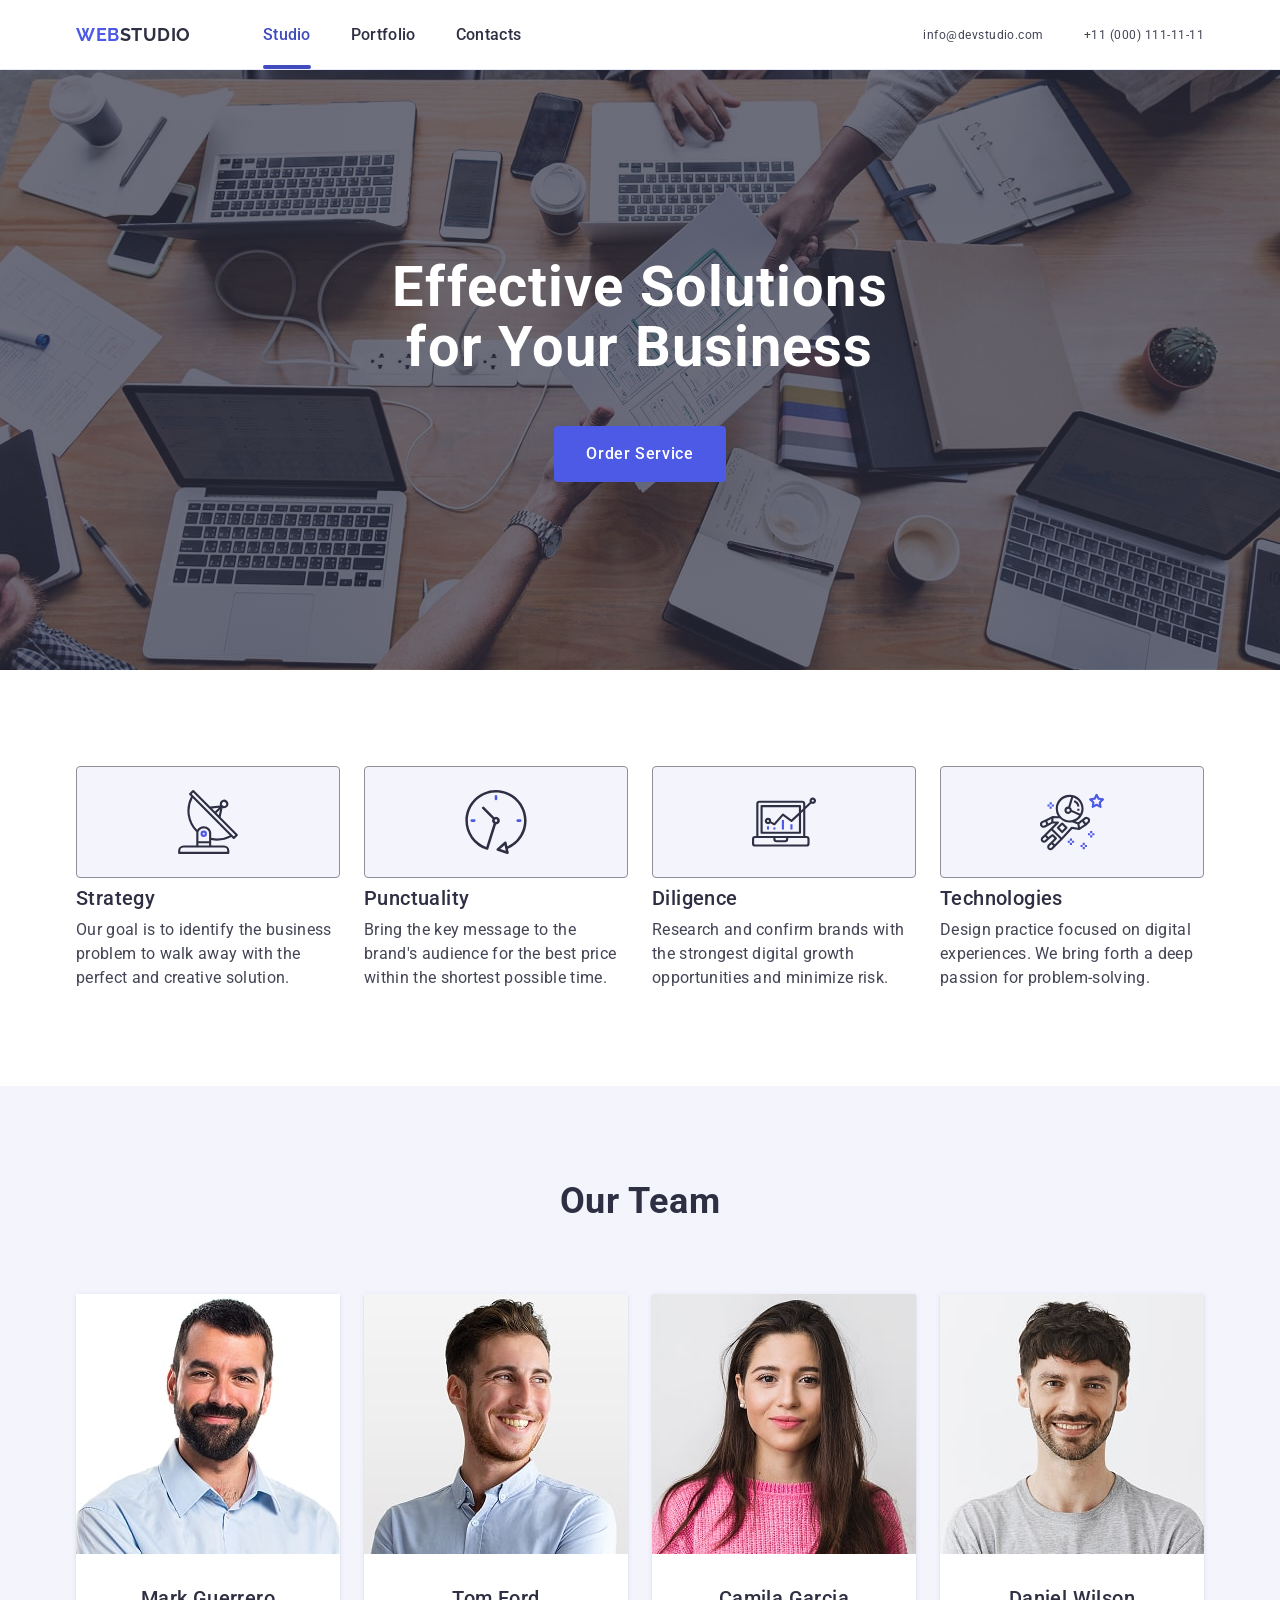
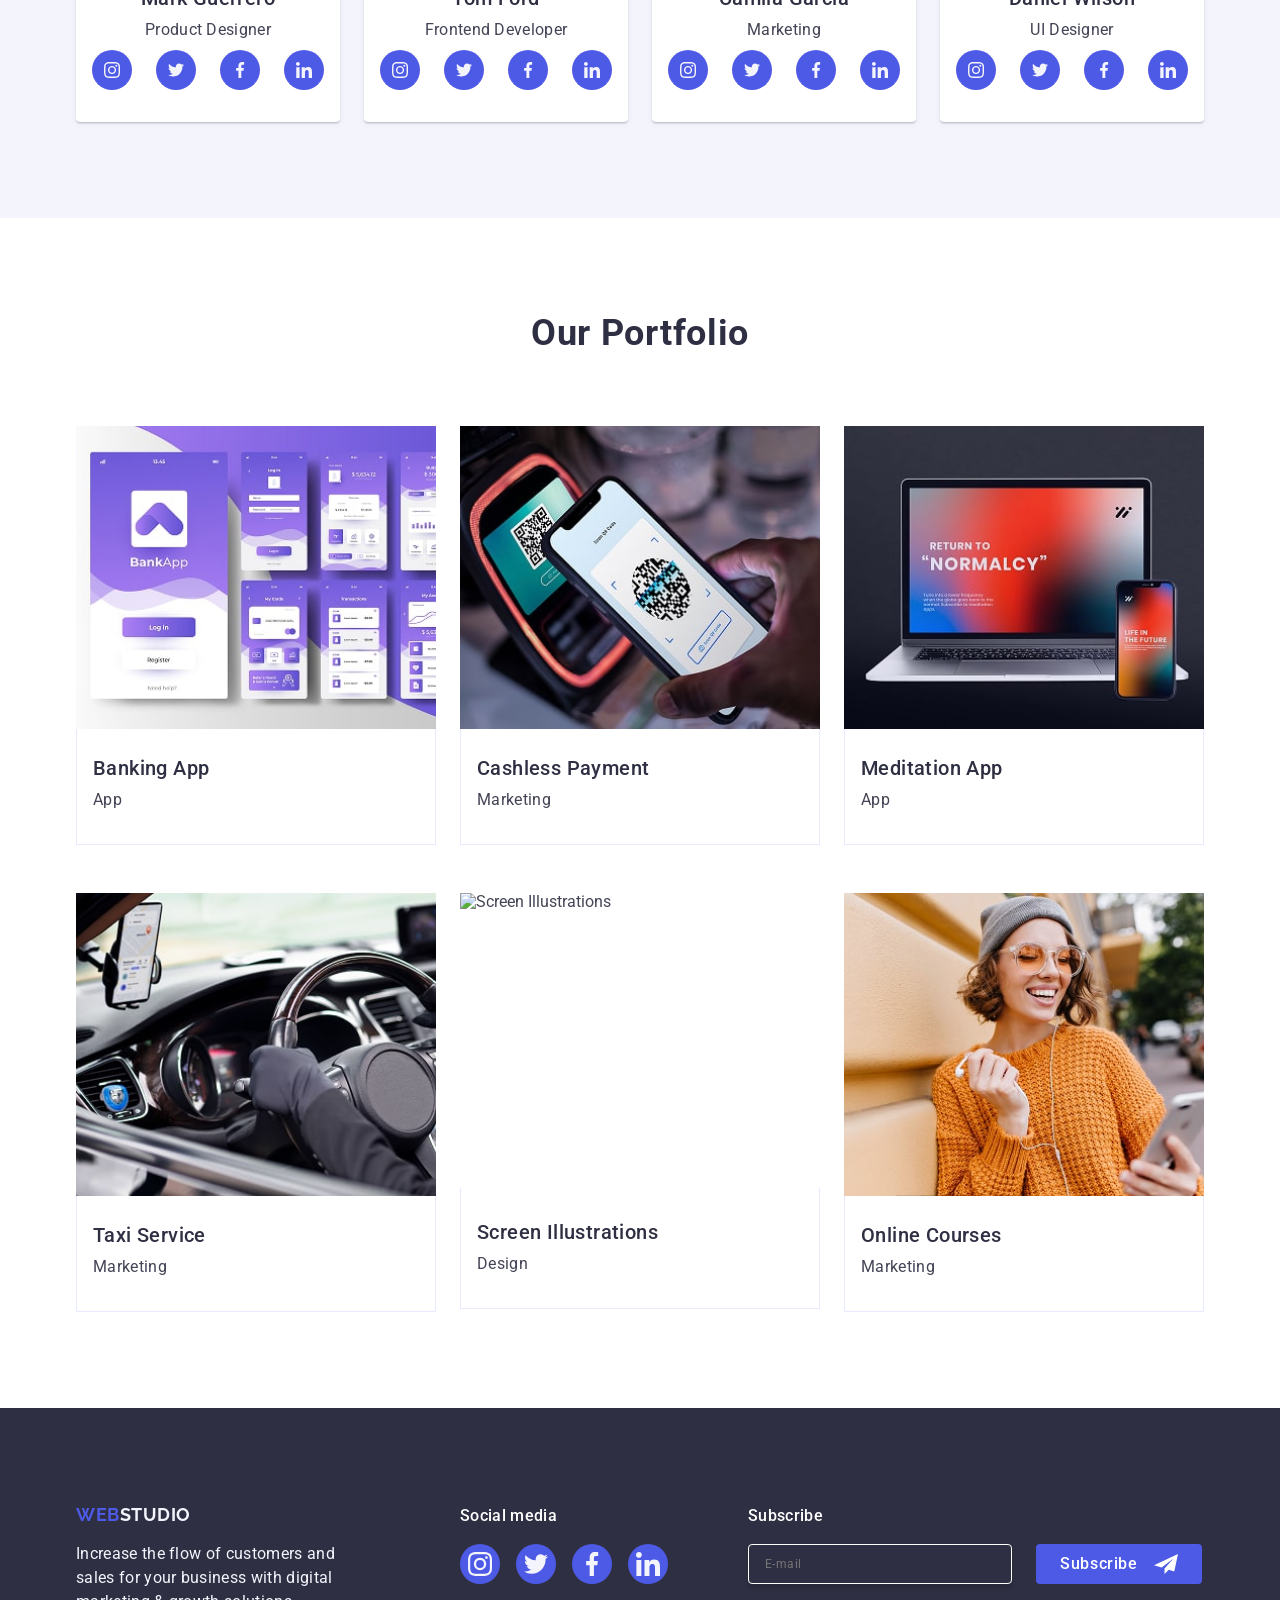
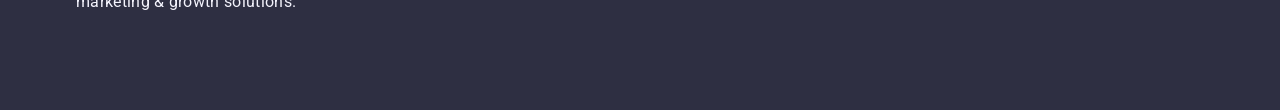
==== commit ced70ad6: "end the hw 6" ====
--- a/index.html
+++ b/index.html
@@ -171,7 +171,8 @@
         <h2 class="team-title">Our Team</h2>
         <ul class="team-list">
           <li class="team-item">
-            <img src="./images/Mark.jpg" width="264" alt="photo Mark" />
+            <img srcset="./images/Mark-min.jpg 1x, ./images/Mark@2x-min.jpg 2x" src="./images/Mark-min.jpg" width="264"
+              alt="photo Mark" />
             <div class="team-card-img">
               <h3 class="team-members-names">Mark Guerrero</h3>
               <p class="team-members-positions">Product Designer</p>
@@ -208,7 +209,8 @@
             </div>
           </li>
           <li class="team-item">
-            <img src="./images/Tom.jpg" width="264" alt="photo Tom" />
+            <img srcset="./images/Tom-min.jpg 1x, ./images/Tom@2x-min.jpg 2x" src="./images/Tom-min.jpg" width="264"
+              alt="photo Tom" />
             <div class="team-card-img">
               <h3 class="team-members-names">Tom Ford</h3>
               <p class="team-members-positions">Frontend Developer</p>
@@ -245,7 +247,8 @@
             </div>
           </li>
           <li class="team-item">
-            <img src="./images/Gamila.jpg" width="264" alt="photo Gamila" />
+            <img srcset="./images/Camila-min.jpg 1x, ./images/Camila@2x-min.jpg 2x" src="./images/Camila-min.jpg"
+              width="264" alt="photo Gamila" />
             <div class="team-card-img">
               <h3 class="team-members-names">Camila Garcia</h3>
               <p class="team-members-positions">Marketing</p>
@@ -282,7 +285,8 @@
             </div>
           </li>
           <li class="team-item">
-            <img src="./images/Daniel.jpg" width="264" alt="photo Daniel" />
+            <img srcset="./images/Daniel-min.jpg 1x, ./images/Daniel@2x-min.jpg 2x" src="./images/Daniel-min.jpg"
+              width="264" alt="photo Daniel" />
             <div class="team-card-img">
               <h3 class="team-members-names">Daniel Wilson</h3>
               <p class="team-members-positions">UI Designer</p>
@@ -328,7 +332,8 @@
         <ul class="portfolio-list">
           <li class="portfolio-list-about">
             <div class="portfolio-card-box ">
-              <img class="portfolio-card-img" src="./images/Banking.jpg" width="360" alt="banking App" />
+              <img class="portfolio-card-img" srcset="./images/Banking-min.jpg 1x, ./images/Banking@2x-min.jpg 2x"
+                src="./images/Banking-min.jpg" width="360" alt="banking App" />
               <p class="portfolio-card-text card-overlay">
                 14 Stylish and User-Friendly App Design Concepts · Task Manager App · Calorie
                 Tracker App
@@ -342,7 +347,8 @@
           </li>
           <li class="portfolio-list-about">
             <div class="portfolio-card-box">
-              <img class="portfolio-card-img" src="./images/Payment.jpg" width="360" alt="Cashless Payment" />
+              <img class="portfolio-card-img" srcset="./images/Payment-min.jpg 1x, ./images/Payment@2x-min.jpg 2x"
+                src="./images/Payment-min.jpg" width="360" alt="Cashless Payment" />
               <p class="portfolio-card-text card-overlay">
                 14 Stylish and User-Friendly App Design Concepts · Task Manager App · Calorie
                 Tracker App
@@ -356,7 +362,8 @@
           </li>
           <li class="portfolio-list-about">
             <div class="portfolio-card-box">
-              <img class="portfolio-card-img" src="./images/Meditation.jpg" width="360" alt="Meditation App" />
+              <img class="portfolio-card-img" srcset="./images/Laptop-min.jpg 1x, ./images/Laptop@2x-min.jpg 2x"
+                src="./images/Laptop-min.jpg" width="360" alt="Meditation App" />
               <p class="portfolio-card-text card-overlay">
                 14 Stylish and User-Friendly App Design Concepts · Task Manager App · Calorie
                 Tracker App
@@ -370,7 +377,8 @@
           </li>
           <li class="portfolio-list-about">
             <div class="portfolio-card-box">
-              <img class="portfolio-card-img" src="./images/Taxi.jpg" width="360" alt="Taxi Service" />
+              <img class="portfolio-card-img" srcset="./images/Taxi-min.jpg 1x, ./images/Taxi@2x-min.jpg 2x"
+                src="./images/Taxi-min.jpg" width="360" alt="Taxi Service" />
               <p class="portfolio-card-text card-overlay">
                 14 Stylish and User-Friendly App Design Concepts · Task Manager App · Calorie
                 Tracker App
@@ -384,7 +392,9 @@
           </li>
           <li class="portfolio-list-about">
             <div class="portfolio-card-box">
-              <img class="portfolio-card-img" src="./images/Illustrations.jpg" width="360" alt="Screen Illustrations" />
+              <img class="portfolio-card-img"
+                srcset=".images/Illustrations-min.jpg 1x, ./images/Illustrations@2x-min.jpg 2x"
+                src="./images/Illustrations-min.jpg" width="360" alt="Screen Illustrations" />
               <p class="portfolio-card-text card-overlay">
                 14 Stylish and User-Friendly App Design Concepts · Task Manager App · Calorie
                 Tracker App
@@ -398,7 +408,8 @@
           </li>
           <li class="portfolio-list-about">
             <div class="portfolio-card-box">
-              <img class="portfolio-card-img" src="./images/Courses.jpg" width="360" alt="Online Courses" />
+              <img class="portfolio-card-img" srcset="./images/Courses-min.jpg 1x, ./images/Courses@2x-min.jpg 2x"
+                src="./images/Courses-min.jpg" width="360" alt="Online Courses" />
               <p class="portfolio-card-text card-overlay">
                 14 Stylish and User-Friendly App Design Concepts · Task Manager App · Calorie
                 Tracker App
@@ -473,7 +484,7 @@
       </div>
     </div>
   </footer>
-  <div class="modal-overlay is-open" data-modal>
+  <div class="modal-overlay" data-modal>
     <div class="modal">
       <button type="button" class="close-modal-btn" data-modal-close>
         <svg class="close-modal-btn-svg" width="8" height="8">
--- a/css/styles.css
+++ b/css/styles.css
@@ -200,6 +200,7 @@
   display: flex;
   flex-direction: column;
   gap: 72px;
+  align-items: center;
 }
 .team-item {
   display: block;
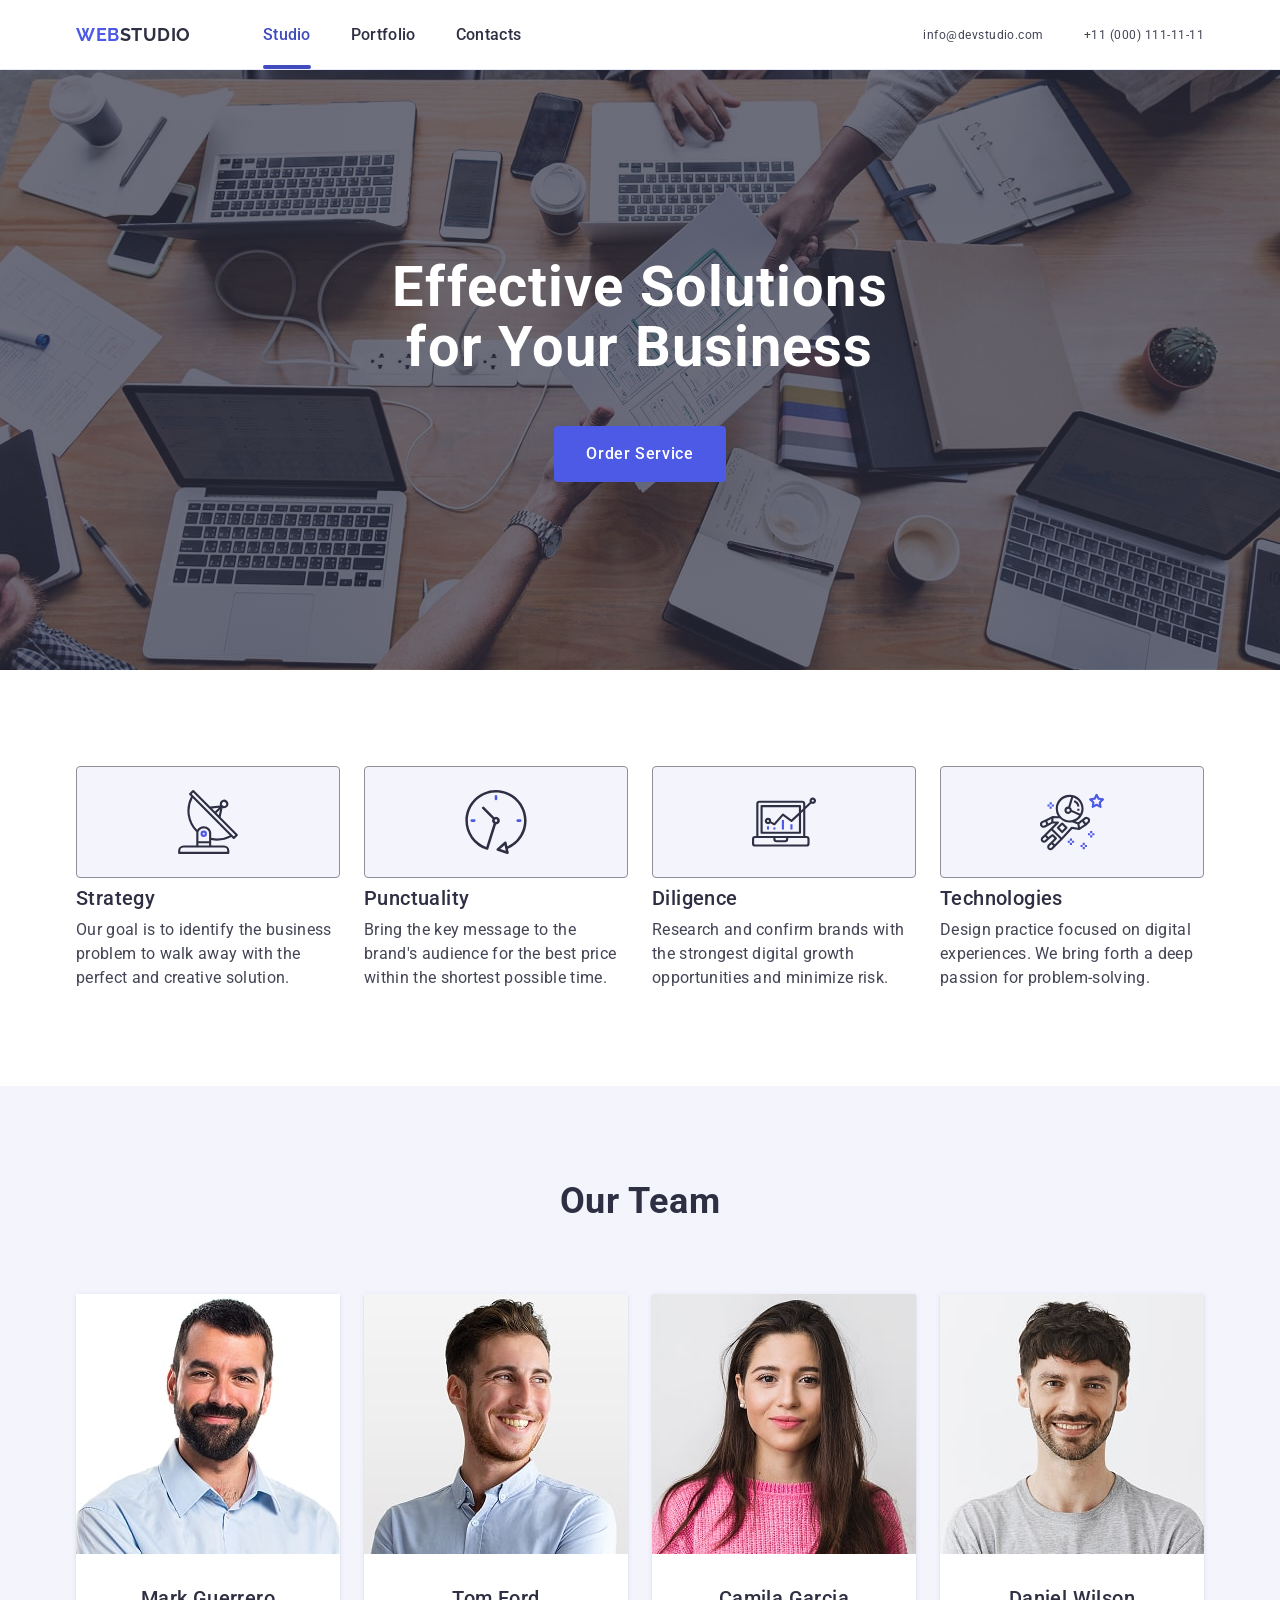
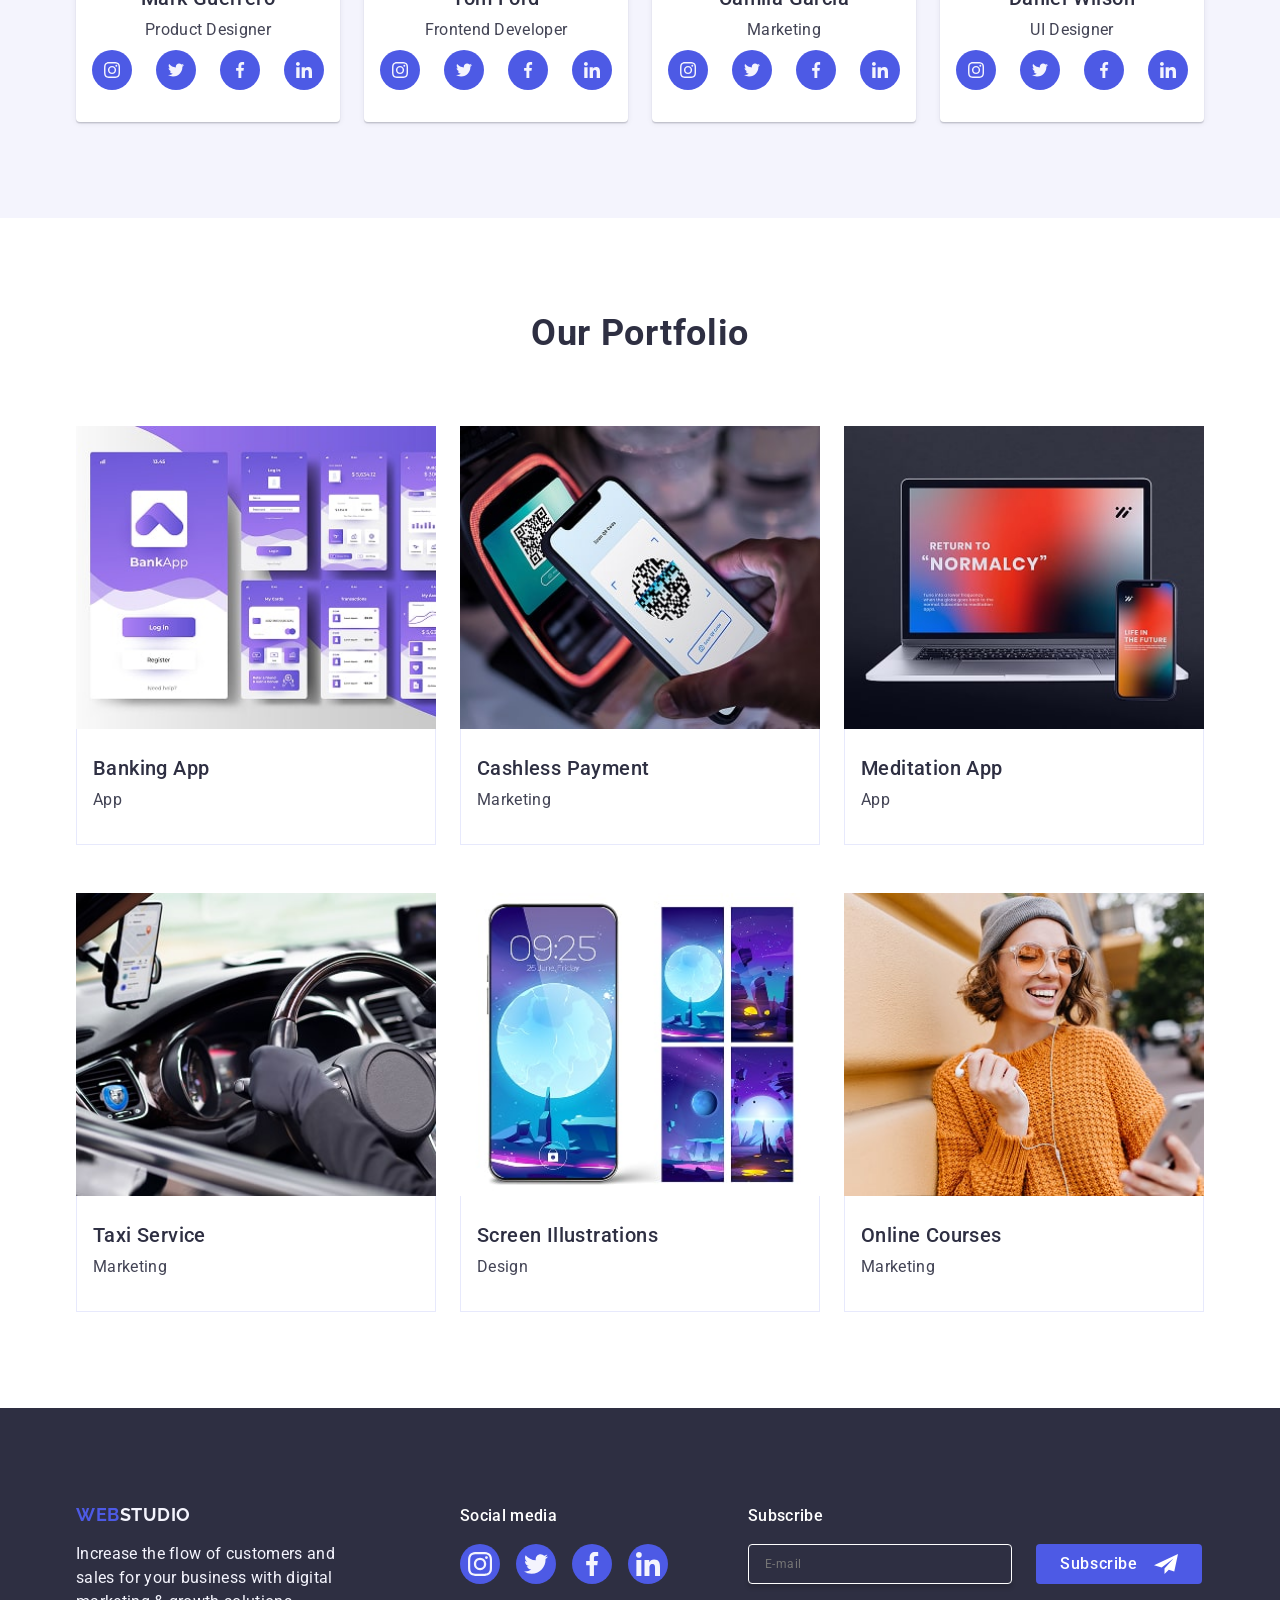
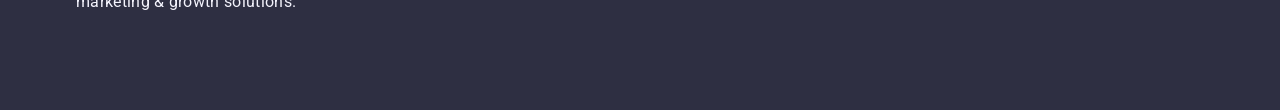
==== commit 02483818: "fix img" ====
--- a/index.html
+++ b/index.html
@@ -393,7 +393,7 @@
           <li class="portfolio-list-about">
             <div class="portfolio-card-box">
               <img class="portfolio-card-img"
-                srcset=".images/Illustrations-min.jpg 1x, ./images/Illustrations@2x-min.jpg 2x"
+                srcset="./images/Illustrations-min.jpg 1x, ./images/Illustrations@2x-min.jpg 2x"
                 src="./images/Illustrations-min.jpg" width="360" alt="Screen Illustrations" />
               <p class="portfolio-card-text card-overlay">
                 14 Stylish and User-Friendly App Design Concepts · Task Manager App · Calorie
